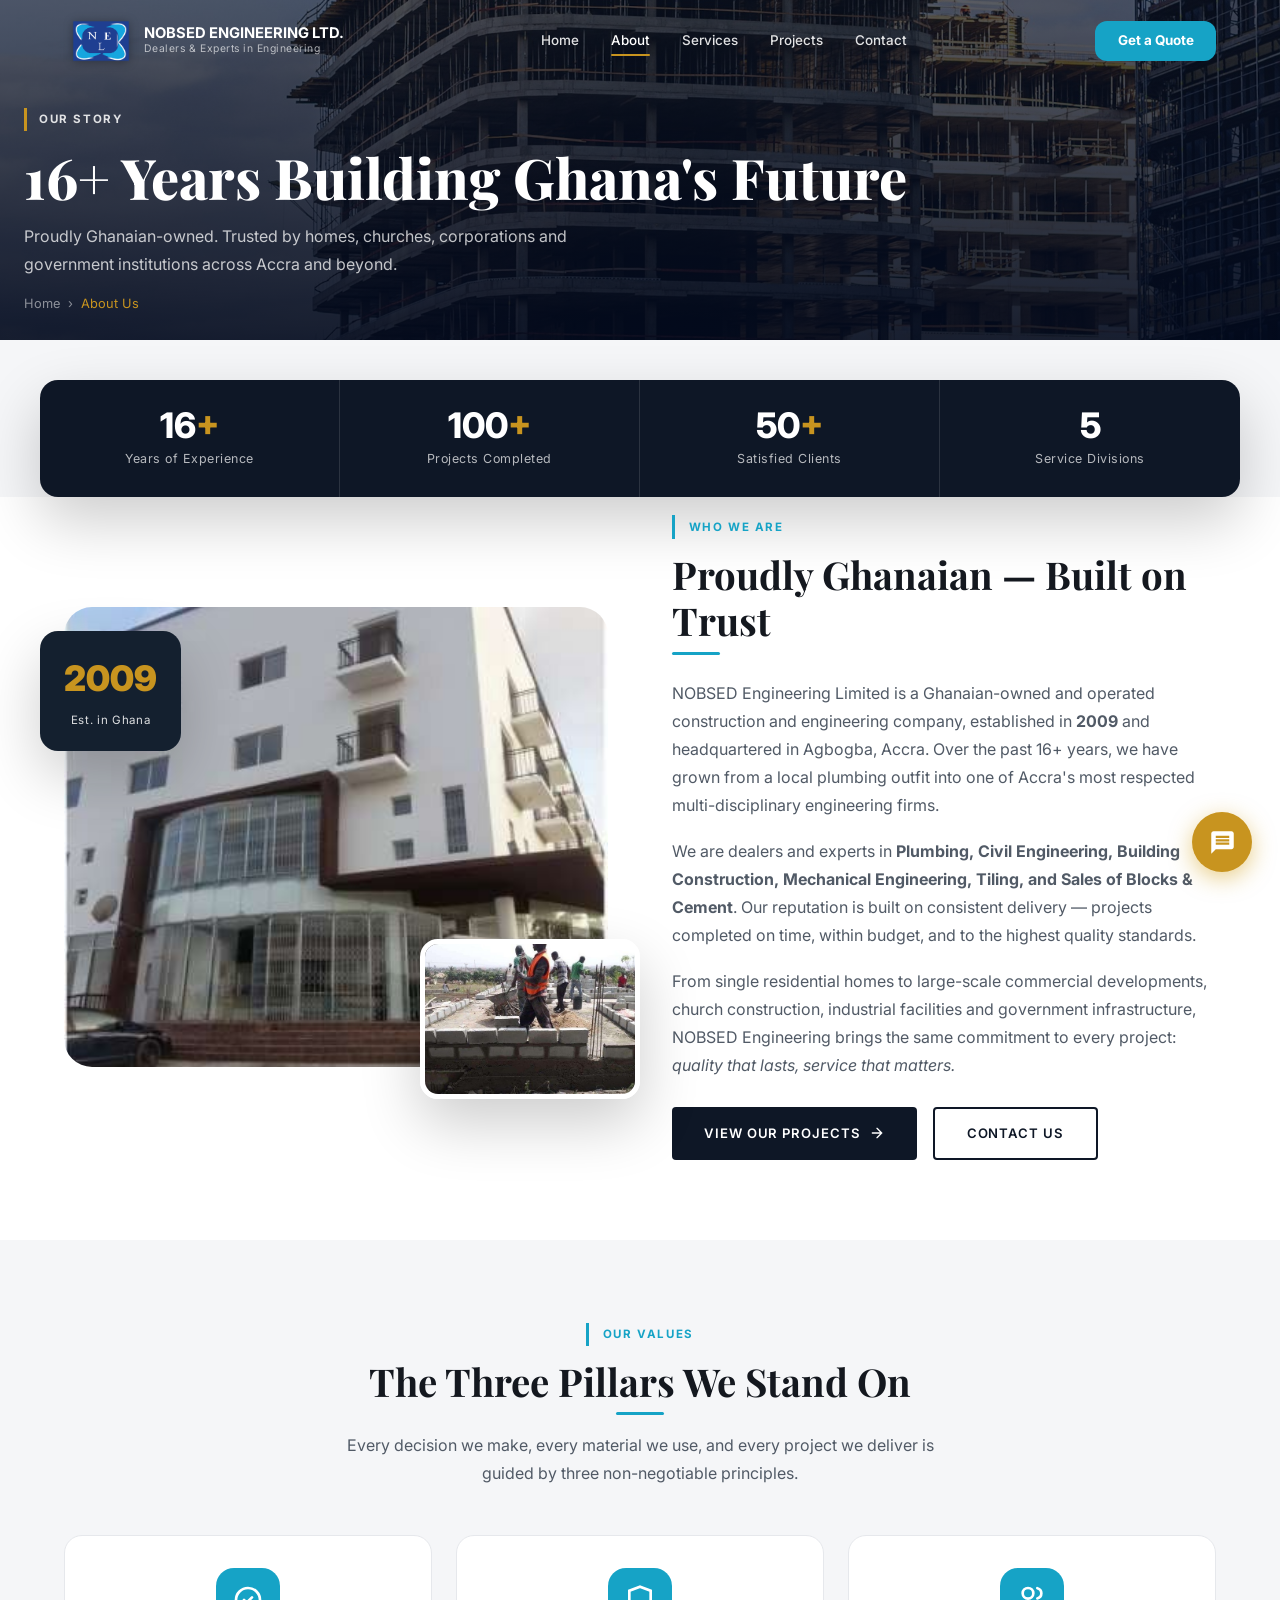
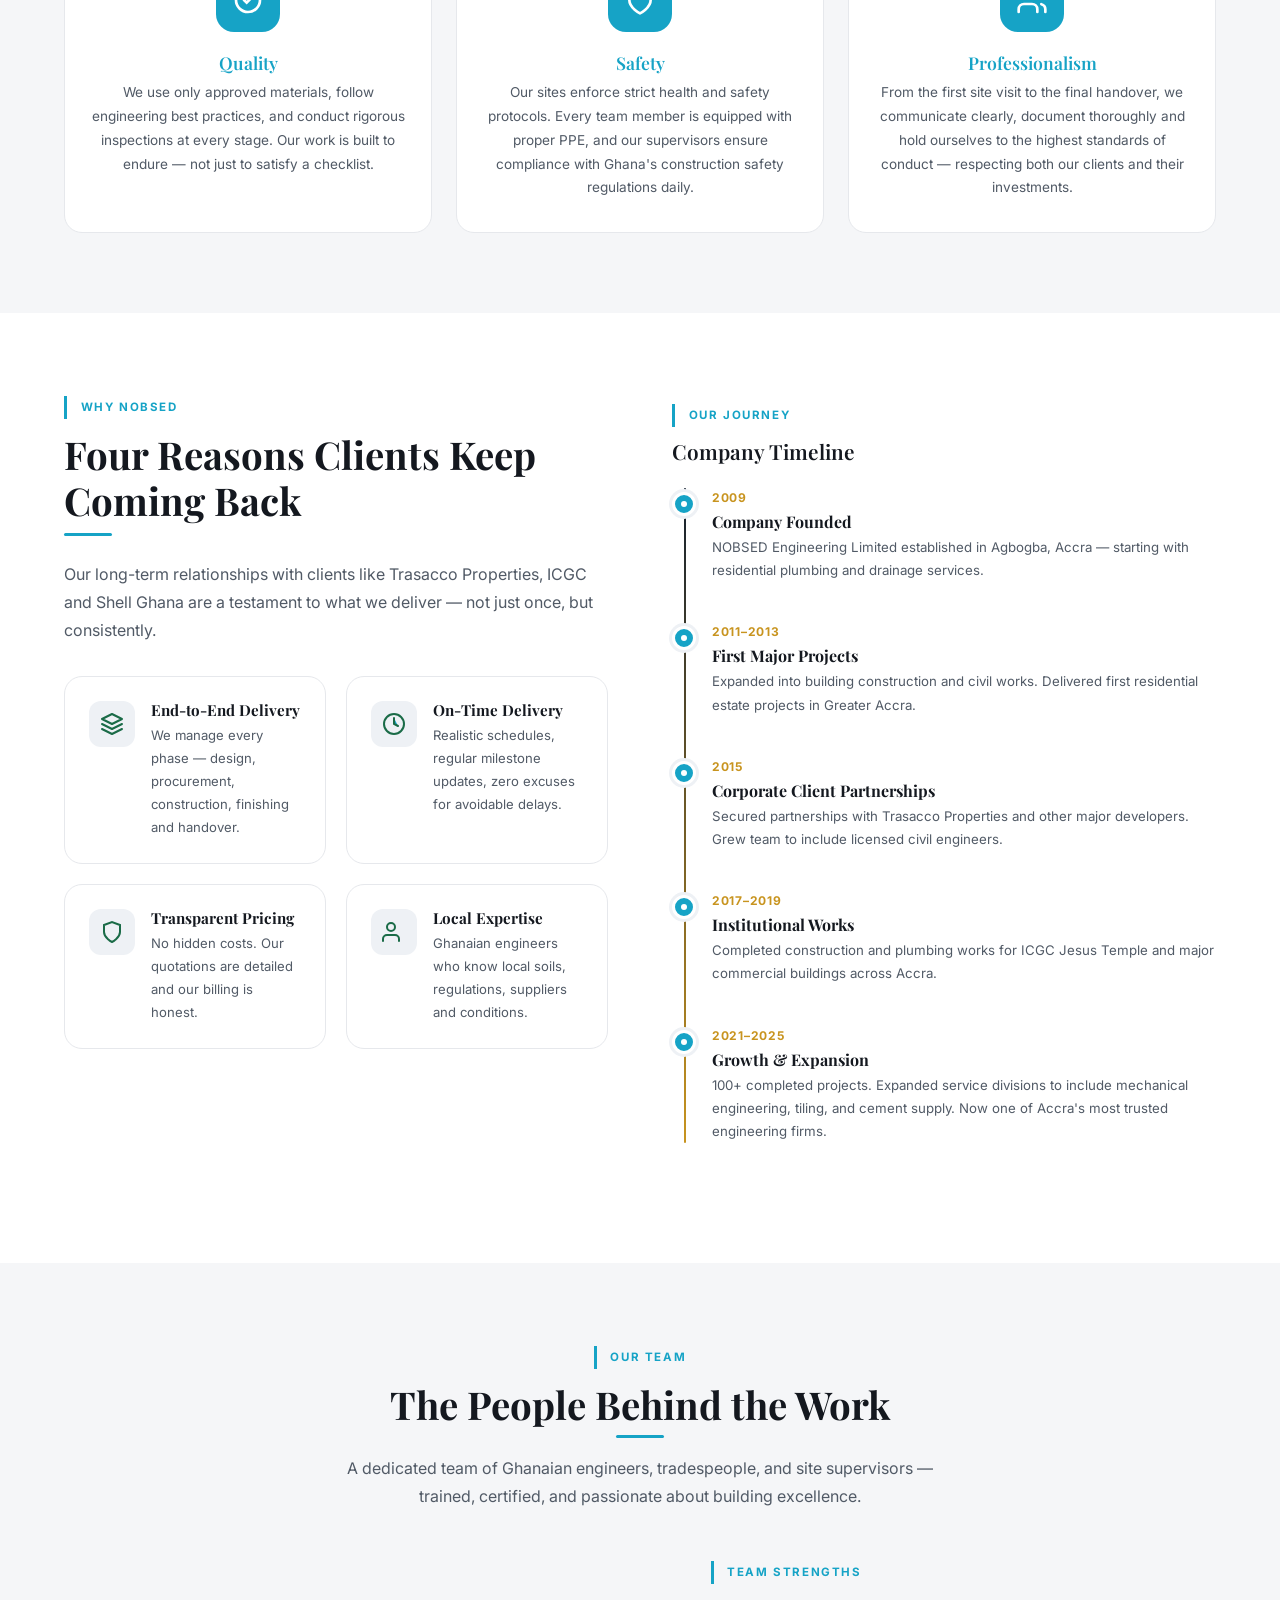
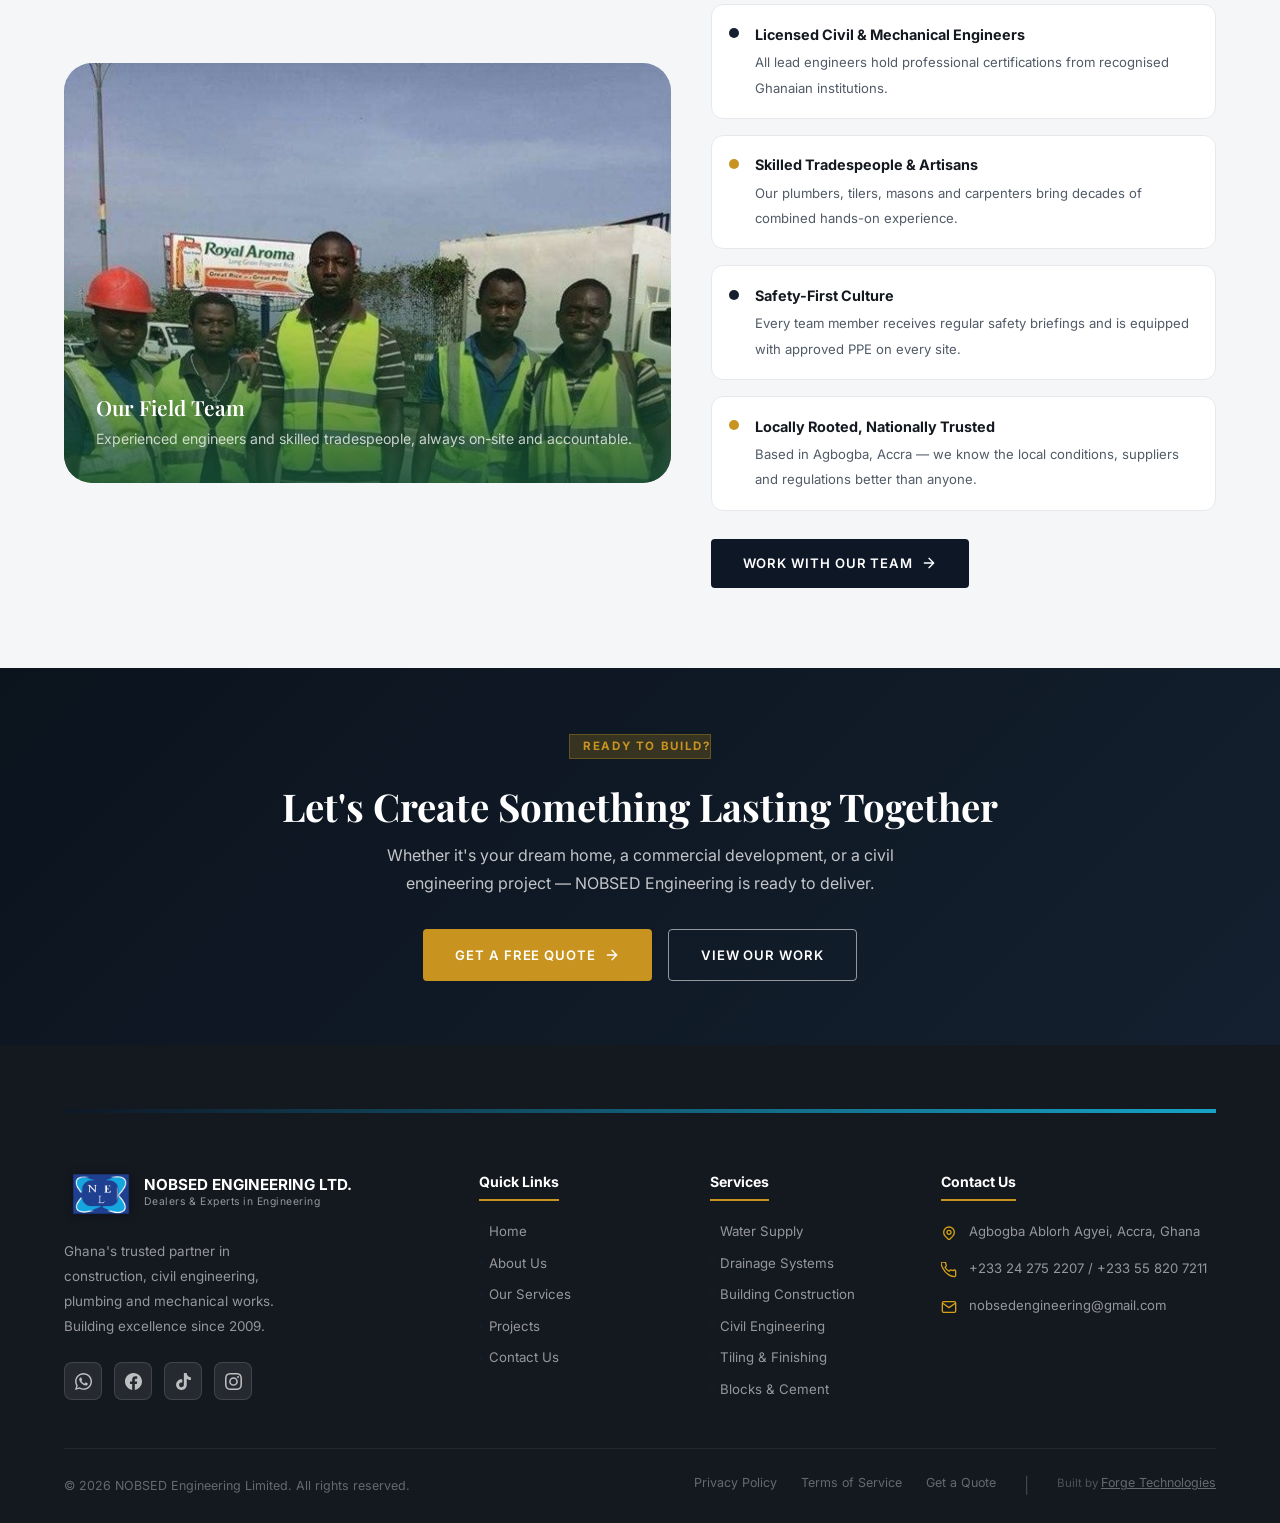
==== about.html @ a57aa946 "NOBSED rebrand pass 3: teal accents site-wide (consistency), swap low-res/collage home images for cl" ====
<!DOCTYPE html>
<html lang="en">
<head>
<meta charset="UTF-8">
<meta name="viewport" content="width=device-width,initial-scale=1.0">
<title>About Us — NOBSED Engineering Limited | 16+ Years of Excellence</title>
<meta name="description" content="Learn about NOBSED Engineering Limited — Ghana's trusted construction and engineering company established in Accra in 2009.">
<link rel="icon" type="image/png" href="images/Logo.png">
<link rel="stylesheet" href="style.css">
<style>
/* ── ABOUT PAGE SPECIFIC ── */
.story-grid { display:grid; grid-template-columns:1fr 1fr; gap:4rem; align-items:center; }
.story-img-stack { position:relative; }
.story-img-main { width:100%; height:460px; object-fit:cover; border-radius:var(--radius-xl); }
.story-img-sub { position:absolute; bottom:-2rem; right:-2rem; width:220px; height:160px; object-fit:cover; border-radius:var(--radius-lg); border:5px solid #fff; box-shadow:var(--shadow-xl); }
.story-est-badge { position:absolute; top:1.5rem; left:-1.5rem; background:var(--green); color:#fff; border-radius:var(--radius-lg); padding:1.2rem 1.5rem; text-align:center; box-shadow:var(--shadow-xl); z-index:2; }
.story-est-badge strong { display:block; font-family:'Inter',sans-serif; font-size:2.2rem; font-weight:900; color:var(--gold); }
.story-est-badge span { font-size:.72rem; opacity:.85; letter-spacing:.06em; }

.story-text { }
.story-text p { margin-bottom:1.1rem; }
.story-text p:last-of-type { margin-bottom:0; }

/* Why cards */
.why-grid { display:grid; grid-template-columns:repeat(2,1fr); gap:1.25rem; }
.why-card { background:#fff; border:1px solid var(--border); border-radius:var(--radius-lg); padding:1.5rem; display:flex; gap:1rem; transition:var(--t-slow); }
.why-card:hover { border-color:var(--blue); box-shadow:var(--shadow); transform:translateY(-3px); }
.why-card-icon { width:46px; height:46px; background:var(--green-light); border-radius:var(--radius); display:flex; align-items:center; justify-content:center; flex-shrink:0; }
.why-card-icon svg { width:24px; height:24px; fill:var(--blue); }
.why-card h4 { font-size:.95rem; margin-bottom:.3rem; }
.why-card p { font-size:.82rem; max-width:none; }

/* Team section */
.team-img-wrap { position:relative; border-radius:var(--radius-xl); overflow:hidden; }
.team-img-wrap img { width:100%; height:420px; object-fit:cover; object-position:top center; }
.team-overlay { position:absolute; inset:0; background:linear-gradient(to top,rgba(18,77,52,.85) 0%,transparent 55%); }
.team-caption { position:absolute; bottom:0; left:0; right:0; padding:2rem; }
.team-caption h3 { color:#fff; font-size:1.3rem; margin-bottom:.4rem; }
.team-caption p { color:rgba(255,255,255,.75); font-size:.88rem; max-width:none; }

/* Pillars row */
.pillars-3 { display:grid; grid-template-columns:repeat(3,1fr); gap:1.5rem; }
.pillar-big { background:#fff; border:1px solid var(--border); border-radius:var(--radius-lg); padding:2rem 1.5rem; text-align:center; transition:var(--t-slow); }
.pillar-big:hover { border-color:var(--blue); box-shadow:var(--shadow-lg); transform:translateY(-4px); }
.pillar-big-icon { width:64px; height:64px; border-radius:var(--radius-lg); background:var(--blue); display:flex; align-items:center; justify-content:center; margin:0 auto 1.25rem; }
.pillar-big-icon svg { width:32px; height:32px; fill:#fff; }
.pillar-big h3 { font-size:1.1rem; color:var(--blue); margin-bottom:.5rem; }
.pillar-big p { font-size:.85rem; max-width:none; }

/* Timeline */
.timeline { position:relative; padding-left:2.5rem; }
.timeline::before { content:''; position:absolute; left:.75rem; top:0; bottom:0; width:2px; background:linear-gradient(to bottom,var(--green),var(--gold)); border-radius:2px; }
.tl-item { position:relative; margin-bottom:2.5rem; }
.tl-dot { position:absolute; left:-2.5rem; top:.25rem; width:1.5rem; height:1.5rem; border-radius:50%; background:var(--blue); border:3px solid #fff; box-shadow:0 0 0 3px var(--green-light); display:flex; align-items:center; justify-content:center; }
.tl-dot svg { width:8px; height:8px; fill:#fff; }
.tl-year { font-family:'Inter',sans-serif; font-size:.75rem; font-weight:700; color:var(--gold); letter-spacing:.06em; margin-bottom:.3rem; text-transform:uppercase; }
.tl-item h4 { font-size:1rem; margin-bottom:.3rem; }
.tl-item p { font-size:.84rem; max-width:none; }

@media(max-width:900px){
  .story-grid { grid-template-columns:1fr; gap:3rem; }
  .story-img-sub { display:none; }
  .story-est-badge { left:1rem; }
  .why-grid { grid-template-columns:1fr; }
  .pillars-3 { grid-template-columns:1fr; }
}
@media(max-width:600px){ .story-img-main { height:300px; } .team-img-wrap img { height:300px; } }
</style>
  <!-- Open Graph / Social Share -->
  <meta property="og:type" content="website">
  <meta property="og:site_name" content="NOBSED Engineering Ltd">
  <meta property="og:url" content="https://ramzy-tla.github.io/Nobsed/about.html">
  <meta property="og:title" content="About Us — NOBSED Engineering Ltd">
  <meta property="og:description" content="16+ years of engineering excellence in Ghana. Meet the team behind NOBSED Engineering Limited, Accra's trusted construction and plumbing specialists.">
  <meta property="og:image" content="https://ramzy-tla.github.io/Nobsed/images/og-preview.jpg">
  <meta property="og:image:width" content="1200">
  <meta property="og:image:height" content="630">
  <meta property="og:locale" content="en_GH">
  <!-- Twitter / WhatsApp card -->
  <meta name="twitter:card" content="summary_large_image">
  <meta name="twitter:title" content="About Us — NOBSED Engineering Ltd">
  <meta name="twitter:description" content="16+ years of engineering excellence in Ghana. Meet the team behind NOBSED Engineering Limited, Accra's trusted construction and plumbing specialists.">
  <meta name="twitter:image" content="https://ramzy-tla.github.io/Nobsed/images/og-preview.jpg">
</head>
<body>

<!-- NAVBAR -->
<nav id="navbar">
  <div class="nav-inner">
    <a href="index.html" class="nav-logo">
      <img src="images/Logo.png" alt="NOBSED Engineering Logo" class="nav-logo-img">
      <div class="nav-logo-text">
        <span class="nav-logo-name">NOBSED ENGINEERING LTD.</span>
        <span class="nav-logo-sub">Dealers &amp; Experts in Engineering</span>
      </div>
    </a>
    <div class="nav-links">
      <a href="index.html" class="nav-link">Home</a>
      <a href="about.html" class="nav-link active">About</a>
      <a href="services.html" class="nav-link">Services</a>
      <a href="portfolio.html" class="nav-link">Projects</a>
      <a href="contact.html" class="nav-link">Contact</a>
    </div>
    <a href="contact.html" class="nav-cta">Get a Quote</a>
    <div class="hamburger" id="hamburger"><span></span><span></span><span></span></div>
  </div>
</nav>
<div class="mobile-nav" id="mobileNav">
  <div class="mobile-nav-logo"><img src="images/Logo.png" alt="NEL Logo"><span>NOBSED Engineering</span></div>
  <span class="mobile-nav-close" id="mobileClose">&times;</span>
  <a href="index.html">Home</a><a href="about.html">About Us</a><a href="services.html">Services</a><a href="portfolio.html">Projects</a><a href="contact.html">Contact</a>
  <a href="contact.html" class="btn btn-gold" style="margin-top:1rem">Get a Free Quote</a>
</div>

<!-- PAGE HERO -->
<div class="page-hero">
  <div class="page-hero-bg" style="background-image:url('images/page-hero-about.jpg')"></div>
  <div class="page-hero-overlay"></div>
  <div class="container page-hero-content">
    <div class="tag">Our Story</div>
    <h1>16+ Years Building Ghana's Future</h1>
    <p>Proudly Ghanaian-owned. Trusted by homes, churches, corporations and government institutions across Accra and beyond.</p>
    <div class="breadcrumb"><a href="index.html">Home</a><span class="breadcrumb-sep">›</span><span class="current">About Us</span></div>
  </div>
</div>

<!-- STATS BAR -->
<div style="background:var(--bg);padding:2.5rem 1.5rem 0;">
  <div style="max-width:1200px;margin:0 auto;">
    <div class="stats-bar reveal">
      <div class="stat-item"><div class="stat-num"><span class="counter" data-target="16">0</span><span class="stat-plus">+</span></div><div class="stat-label">Years of Experience</div></div>
      <div class="stat-item"><div class="stat-num"><span class="counter" data-target="100">0</span><span class="stat-plus">+</span></div><div class="stat-label">Projects Completed</div></div>
      <div class="stat-item"><div class="stat-num"><span class="counter" data-target="50">0</span><span class="stat-plus">+</span></div><div class="stat-label">Satisfied Clients</div></div>
      <div class="stat-item"><div class="stat-num"><span class="counter" data-target="5">0</span></div><div class="stat-label">Service Divisions</div></div>
    </div>
  </div>
</div>

<!-- OUR STORY -->
<section class="section" style="padding-top:1rem">
  <div class="container">
    <div class="story-grid">
      <div class="story-img-stack reveal left">
        <img src="images/projects/Picture56.jpg" alt="NOBSED Engineering completed multi-storey project" class="story-img-main" loading="lazy">
        <div class="story-est-badge"><strong>2009</strong><span>Est. in Ghana</span></div>
        <img src="images/projects/Picture45.jpg" alt="NOBSED Engineering team at work" class="story-img-sub" loading="lazy">
      </div>
      <div class="story-text reveal right">
        <div class="tag">Who We Are</div>
        <h2>Proudly Ghanaian — Built on Trust</h2>
        <div class="divider"></div>
        <p>NOBSED Engineering Limited is a Ghanaian-owned and operated construction and engineering company, established in <strong>2009</strong> and headquartered in Agbogba, Accra. Over the past 16+ years, we have grown from a local plumbing outfit into one of Accra's most respected multi-disciplinary engineering firms.</p>
        <p>We are dealers and experts in <strong>Plumbing, Civil Engineering, Building Construction, Mechanical Engineering, Tiling, and Sales of Blocks &amp; Cement</strong>. Our reputation is built on consistent delivery — projects completed on time, within budget, and to the highest quality standards.</p>
        <p>From single residential homes to large-scale commercial developments, church construction, industrial facilities and government infrastructure, NOBSED Engineering brings the same commitment to every project: <em>quality that lasts, service that matters.</em></p>
        <div style="display:flex;gap:1rem;flex-wrap:wrap;margin-top:1.75rem">
          <a href="portfolio.html" class="btn btn-primary">View Our Projects <svg width="16" height="16" viewBox="0 0 24 24" fill="none"><path d="M5 12h14M12 5l7 7-7 7" stroke="#fff" stroke-width="2" stroke-linecap="round"/></svg></a>
          <a href="contact.html" class="btn btn-outline">Contact Us</a>
        </div>
      </div>
    </div>
  </div>
</section>

<!-- THREE PILLARS -->
<section class="section section-alt">
  <div class="container">
    <div class="sh center reveal">
      <div class="tag">Our Values</div>
      <h2>The Three Pillars We Stand On</h2>
      <div class="divider" style="margin:0 auto 1rem"></div>
      <p>Every decision we make, every material we use, and every project we deliver is guided by three non-negotiable principles.</p>
    </div>
    <div class="pillars-3">
      <div class="pillar-big reveal">
        <div class="pillar-big-icon"><svg viewBox="0 0 24 24"><path d="M9 12l2 2 4-4M21 12a9 9 0 11-18 0 9 9 0 0118 0z" fill="none" stroke="#fff" stroke-width="2" stroke-linecap="round"/></svg></div>
        <h3>Quality</h3>
        <p>We use only approved materials, follow engineering best practices, and conduct rigorous inspections at every stage. Our work is built to endure — not just to satisfy a checklist.</p>
      </div>
      <div class="pillar-big reveal d1">
        <div class="pillar-big-icon"><svg viewBox="0 0 24 24"><path d="M12 22s8-4 8-10V5l-8-3-8 3v7c0 6 8 10 8 10z" fill="none" stroke="#fff" stroke-width="2" stroke-linecap="round"/></svg></div>
        <h3>Safety</h3>
        <p>Our sites enforce strict health and safety protocols. Every team member is equipped with proper PPE, and our supervisors ensure compliance with Ghana's construction safety regulations daily.</p>
      </div>
      <div class="pillar-big reveal d2">
        <div class="pillar-big-icon"><svg viewBox="0 0 24 24"><path d="M16 21v-2a4 4 0 00-4-4H6a4 4 0 00-4 4v2M9 11a4 4 0 100-8 4 4 0 000 8zM22 21v-2a4 4 0 00-3-3.87M16 3.13a4 4 0 010 7.75" fill="none" stroke="#fff" stroke-width="2" stroke-linecap="round"/></svg></div>
        <h3>Professionalism</h3>
        <p>From the first site visit to the final handover, we communicate clearly, document thoroughly and hold ourselves to the highest standards of conduct — respecting both our clients and their investments.</p>
      </div>
    </div>
  </div>
</section>

<!-- WHY CHOOSE US -->
<section class="section">
  <div class="container">
    <div class="story-grid" style="align-items:start">
      <div class="reveal left">
        <div class="tag">Why NOBSED</div>
        <h2>Four Reasons Clients Keep Coming Back</h2>
        <div class="divider"></div>
        <p style="margin-bottom:2rem">Our long-term relationships with clients like Trasacco Properties, ICGC and Shell Ghana are a testament to what we deliver — not just once, but consistently.</p>
        <div class="why-grid">
          <div class="why-card">
            <div class="why-card-icon"><svg viewBox="0 0 24 24"><path d="M12 2L2 7l10 5 10-5-10-5zM2 17l10 5 10-5M2 12l10 5 10-5" fill="none" stroke="#1A6B47" stroke-width="2" stroke-linecap="round" stroke-linejoin="round"/></svg></div>
            <div><h4>End-to-End Delivery</h4><p style="font-size:.82rem;max-width:none">We manage every phase — design, procurement, construction, finishing and handover.</p></div>
          </div>
          <div class="why-card">
            <div class="why-card-icon"><svg viewBox="0 0 24 24"><circle cx="12" cy="12" r="10" fill="none" stroke="#1A6B47" stroke-width="2"/><path d="M12 6v6l4 2" stroke="#1A6B47" stroke-width="2" stroke-linecap="round"/></svg></div>
            <div><h4>On-Time Delivery</h4><p style="font-size:.82rem;max-width:none">Realistic schedules, regular milestone updates, zero excuses for avoidable delays.</p></div>
          </div>
          <div class="why-card">
            <div class="why-card-icon"><svg viewBox="0 0 24 24"><path d="M12 22s8-4 8-10V5l-8-3-8 3v7c0 6 8 10 8 10z" fill="none" stroke="#1A6B47" stroke-width="2" stroke-linecap="round"/></svg></div>
            <div><h4>Transparent Pricing</h4><p style="font-size:.82rem;max-width:none">No hidden costs. Our quotations are detailed and our billing is honest.</p></div>
          </div>
          <div class="why-card">
            <div class="why-card-icon"><svg viewBox="0 0 24 24"><path d="M17 21v-2a4 4 0 00-4-4H5a4 4 0 00-4 4v2M9 11a4 4 0 100-8 4 4 0 000 8z" fill="none" stroke="#1A6B47" stroke-width="2" stroke-linecap="round"/></svg></div>
            <div><h4>Local Expertise</h4><p style="font-size:.82rem;max-width:none">Ghanaian engineers who know local soils, regulations, suppliers and conditions.</p></div>
          </div>
        </div>
      </div>

      <!-- Timeline -->
      <div class="reveal right" style="padding-top:.5rem">
        <div class="tag">Our Journey</div>
        <h3 style="margin-bottom:1.5rem;font-size:1.3rem">Company Timeline</h3>
        <div class="timeline">
          <div class="tl-item">
            <div class="tl-dot"><svg viewBox="0 0 8 8"><circle cx="4" cy="4" r="3" fill="#fff"/></svg></div>
            <div class="tl-year">2009</div>
            <h4>Company Founded</h4>
            <p style="font-size:.83rem;max-width:none">NOBSED Engineering Limited established in Agbogba, Accra — starting with residential plumbing and drainage services.</p>
          </div>
          <div class="tl-item">
            <div class="tl-dot"><svg viewBox="0 0 8 8"><circle cx="4" cy="4" r="3" fill="#fff"/></svg></div>
            <div class="tl-year">2011–2013</div>
            <h4>First Major Projects</h4>
            <p style="font-size:.83rem;max-width:none">Expanded into building construction and civil works. Delivered first residential estate projects in Greater Accra.</p>
          </div>
          <div class="tl-item">
            <div class="tl-dot"><svg viewBox="0 0 8 8"><circle cx="4" cy="4" r="3" fill="#fff"/></svg></div>
            <div class="tl-year">2015</div>
            <h4>Corporate Client Partnerships</h4>
            <p style="font-size:.83rem;max-width:none">Secured partnerships with Trasacco Properties and other major developers. Grew team to include licensed civil engineers.</p>
          </div>
          <div class="tl-item">
            <div class="tl-dot"><svg viewBox="0 0 8 8"><circle cx="4" cy="4" r="3" fill="#fff"/></svg></div>
            <div class="tl-year">2017–2019</div>
            <h4>Institutional Works</h4>
            <p style="font-size:.83rem;max-width:none">Completed construction and plumbing works for ICGC Jesus Temple and major commercial buildings across Accra.</p>
          </div>
          <div class="tl-item">
            <div class="tl-dot"><svg viewBox="0 0 8 8"><circle cx="4" cy="4" r="3" fill="#fff"/></svg></div>
            <div class="tl-year">2021–2025</div>
            <h4>Growth &amp; Expansion</h4>
            <p style="font-size:.83rem;max-width:none">100+ completed projects. Expanded service divisions to include mechanical engineering, tiling, and cement supply. Now one of Accra's most trusted engineering firms.</p>
          </div>
        </div>
      </div>
    </div>
  </div>
</section>

<!-- OUR TEAM -->
<section class="section section-alt">
  <div class="container">
    <div class="sh center reveal">
      <div class="tag">Our Team</div>
      <h2>The People Behind the Work</h2>
      <div class="divider" style="margin:0 auto 1rem"></div>
      <p>A dedicated team of Ghanaian engineers, tradespeople, and site supervisors — trained, certified, and passionate about building excellence.</p>
    </div>
    <div style="display:grid;grid-template-columns:1.2fr 1fr;gap:2.5rem;align-items:center" class="reveal">
      <div class="team-img-wrap">
        <img src="images/projects/Picture11.jpg" alt="NOBSED Engineering team members in hi-vis vests on site" loading="lazy">
        <div class="team-overlay"></div>
        <div class="team-caption">
          <h3>Our Field Team</h3>
          <p>Experienced engineers and skilled tradespeople, always on-site and accountable.</p>
        </div>
      </div>
      <div>
        <div class="tag" style="margin-bottom:1.25rem">Team Strengths</div>
        <div style="display:flex;flex-direction:column;gap:1rem">
          <div style="display:flex;align-items:flex-start;gap:1rem;background:#fff;border:1px solid var(--border);border-radius:var(--radius);padding:1.1rem;transition:var(--t)" onmouseenter="this.style.borderColor='var(--green)'" onmouseleave="this.style.borderColor='var(--border)'">
            <div style="width:10px;height:10px;background:var(--green);border-radius:50%;flex-shrink:0;margin-top:.35rem"></div>
            <div><strong style="font-family:'Inter',sans-serif;font-size:.9rem;display:block;margin-bottom:.2rem">Licensed Civil &amp; Mechanical Engineers</strong><span style="font-size:.82rem;color:var(--mid)">All lead engineers hold professional certifications from recognised Ghanaian institutions.</span></div>
          </div>
          <div style="display:flex;align-items:flex-start;gap:1rem;background:#fff;border:1px solid var(--border);border-radius:var(--radius);padding:1.1rem;transition:var(--t)" onmouseenter="this.style.borderColor='var(--green)'" onmouseleave="this.style.borderColor='var(--border)'">
            <div style="width:10px;height:10px;background:var(--gold);border-radius:50%;flex-shrink:0;margin-top:.35rem"></div>
            <div><strong style="font-family:'Inter',sans-serif;font-size:.9rem;display:block;margin-bottom:.2rem">Skilled Tradespeople &amp; Artisans</strong><span style="font-size:.82rem;color:var(--mid)">Our plumbers, tilers, masons and carpenters bring decades of combined hands-on experience.</span></div>
          </div>
          <div style="display:flex;align-items:flex-start;gap:1rem;background:#fff;border:1px solid var(--border);border-radius:var(--radius);padding:1.1rem;transition:var(--t)" onmouseenter="this.style.borderColor='var(--green)'" onmouseleave="this.style.borderColor='var(--border)'">
            <div style="width:10px;height:10px;background:var(--green);border-radius:50%;flex-shrink:0;margin-top:.35rem"></div>
            <div><strong style="font-family:'Inter',sans-serif;font-size:.9rem;display:block;margin-bottom:.2rem">Safety-First Culture</strong><span style="font-size:.82rem;color:var(--mid)">Every team member receives regular safety briefings and is equipped with approved PPE on every site.</span></div>
          </div>
          <div style="display:flex;align-items:flex-start;gap:1rem;background:#fff;border:1px solid var(--border);border-radius:var(--radius);padding:1.1rem;transition:var(--t)" onmouseenter="this.style.borderColor='var(--green)'" onmouseleave="this.style.borderColor='var(--border)'">
            <div style="width:10px;height:10px;background:var(--gold);border-radius:50%;flex-shrink:0;margin-top:.35rem"></div>
            <div><strong style="font-family:'Inter',sans-serif;font-size:.9rem;display:block;margin-bottom:.2rem">Locally Rooted, Nationally Trusted</strong><span style="font-size:.82rem;color:var(--mid)">Based in Agbogba, Accra — we know the local conditions, suppliers and regulations better than anyone.</span></div>
          </div>
        </div>
        <a href="contact.html" class="btn btn-primary" style="margin-top:1.75rem">Work With Our Team <svg width="16" height="16" viewBox="0 0 24 24" fill="none"><path d="M5 12h14M12 5l7 7-7 7" stroke="#fff" stroke-width="2" stroke-linecap="round"/></svg></a>
      </div>
    </div>
  </div>
</section>

<!-- CTA BAND -->
<section style="background:linear-gradient(135deg,var(--green-dark),var(--green));padding:4rem 0">
  <div class="container" style="text-align:center">
    <div class="reveal">
      <div class="tag" style="background:rgba(212,160,23,.2);color:var(--gold);border:1px solid rgba(212,160,23,.3)">Ready to Build?</div>
      <h2 style="color:#fff;margin:.75rem 0">Let's Create Something Lasting Together</h2>
      <p style="color:rgba(255,255,255,.75);margin:0 auto 2rem;max-width:55ch">Whether it's your dream home, a commercial development, or a civil engineering project — NOBSED Engineering is ready to deliver.</p>
      <div style="display:flex;gap:1rem;justify-content:center;flex-wrap:wrap">
        <a href="contact.html" class="btn btn-gold">Get a Free Quote <svg width="16" height="16" viewBox="0 0 24 24" fill="none"><path d="M5 12h14M12 5l7 7-7 7" stroke="#fff" stroke-width="2" stroke-linecap="round"/></svg></a>
        <a href="portfolio.html" class="btn btn-white-outline">View Our Work</a>
      </div>
    </div>
  </div>
</section>

<!-- FOOTER -->
<footer>
  <div class="container">
    <div class="footer-accent-bar"></div>
    <div class="footer-top">
      <div class="footer-brand">
        <a href="index.html" class="nav-logo" style="margin-bottom:1.25rem">
          <img src="images/Logo.png" alt="NEL Logo" class="nav-logo-img">
          <div class="nav-logo-text"><span class="nav-logo-name">NOBSED ENGINEERING LTD.</span><span class="nav-logo-sub">Dealers &amp; Experts in Engineering</span></div>
        </a>
        <p>Ghana's trusted partner in construction, civil engineering, plumbing and mechanical works. Building excellence since 2009.</p>
        <div class="footer-social">
          <a href="https://wa.me/233242752207" class="social-btn" aria-label="WhatsApp" target="_blank" rel="noopener"><svg viewBox="0 0 24 24"><path d="M17.472 14.382c-.297-.149-1.758-.867-2.03-.967-.273-.099-.471-.148-.67.15-.197.297-.767.966-.94 1.164-.173.199-.347.223-.644.075-.297-.15-1.255-.463-2.39-1.475-.883-.788-1.48-1.761-1.653-2.059-.173-.297-.018-.458.13-.606.134-.133.298-.347.446-.52.149-.174.198-.298.298-.497.099-.198.05-.371-.025-.52-.075-.149-.669-1.612-.916-2.207-.242-.579-.487-.5-.669-.51-.173-.008-.371-.01-.57-.01-.198 0-.52.074-.792.372-.272.297-1.04 1.016-1.04 2.479 0 1.462 1.065 2.875 1.213 3.074.149.198 2.096 3.2 5.077 4.487.709.306 1.262.489 1.694.625.712.227 1.36.195 1.871.118.571-.085 1.758-.719 2.006-1.413.248-.694.248-1.289.173-1.413-.074-.124-.272-.198-.57-.347m-5.421 7.403h-.004a9.87 9.87 0 01-5.031-1.378l-.361-.214-3.741.982.998-3.648-.235-.374a9.86 9.86 0 01-1.51-5.26c.001-5.45 4.436-9.884 9.888-9.884 2.64 0 5.122 1.03 6.988 2.898a9.825 9.825 0 012.893 6.994c-.003 5.45-4.437 9.884-9.885 9.884M20.52 3.449C18.24 1.245 15.24 0 12.045 0 5.463 0 .104 5.334.101 11.892c0 2.096.549 4.142 1.595 5.945L0 24l6.335-1.652a12.062 12.062 0 005.71 1.448h.005c6.585 0 11.946-5.336 11.949-11.896 0-3.176-1.24-6.165-3.495-8.411z"/></svg></a>
          <a href="#" class="social-btn" aria-label="Facebook" target="_blank" rel="noopener"><svg viewBox="0 0 24 24"><path d="M24 12.073c0-6.627-5.373-12-12-12s-12 5.373-12 12c0 5.99 4.388 10.954 10.125 11.854v-8.385H7.078v-3.47h3.047V9.43c0-3.007 1.792-4.669 4.533-4.669 1.312 0 2.686.235 2.686.235v2.953H15.83c-1.491 0-1.956.925-1.956 1.874v2.25h3.328l-.532 3.47h-2.796v8.385C19.612 23.027 24 18.062 24 12.073z"/></svg></a>
          <a href="#" class="social-btn" aria-label="TikTok" target="_blank" rel="noopener"><svg viewBox="0 0 24 24"><path d="M12.525.02c1.31-.02 2.61-.01 3.91-.02.08 1.53.63 3.09 1.75 4.17 1.12 1.11 2.7 1.62 4.24 1.79v4.03c-1.44-.05-2.89-.35-4.2-.97-.57-.26-1.1-.59-1.62-.93-.01 2.92.01 5.84-.02 8.75-.08 1.4-.54 2.79-1.35 3.94-1.31 1.92-3.58 3.17-5.91 3.21-1.43.08-2.86-.31-4.08-1.03-2.02-1.19-3.44-3.37-3.65-5.71-.02-.5-.03-1-.01-1.49.18-1.9 1.12-3.72 2.58-4.96 1.66-1.44 3.98-2.13 6.15-1.72.02 1.48-.04 2.96-.04 4.44-.99-.32-2.15-.23-3.02.37-.63.41-1.11 1.04-1.36 1.75-.21.51-.15 1.07-.14 1.61.24 1.64 1.82 3.02 3.5 2.87 1.12-.01 2.19-.66 2.77-1.61.19-.33.4-.67.41-1.06.1-1.79.06-3.57.07-5.36.01-4.03-.01-8.05.02-12.07z"/></svg></a>
          <a href="#" class="social-btn" aria-label="Instagram" target="_blank" rel="noopener"><svg viewBox="0 0 24 24"><path d="M12 2.163c3.204 0 3.584.012 4.85.07 3.252.148 4.771 1.691 4.919 4.919.058 1.265.069 1.645.069 4.849 0 3.205-.012 3.584-.069 4.849-.149 3.225-1.664 4.771-4.919 4.919-1.266.058-1.644.07-4.85.07-3.204 0-3.584-.012-4.849-.07-3.26-.149-4.771-1.699-4.919-4.92-.058-1.265-.07-1.644-.07-4.849 0-3.204.013-3.583.07-4.849.149-3.227 1.664-4.771 4.919-4.919 1.266-.057 1.645-.069 4.849-.069M12 0C8.741 0 8.333.014 7.053.072 2.695.272.273 2.69.073 7.052.014 8.333 0 8.741 0 12c0 3.259.014 3.668.072 4.948.2 4.358 2.618 6.78 6.98 6.98C8.333 23.986 8.741 24 12 24c3.259 0 3.668-.014 4.948-.072 4.354-.2 6.782-2.618 6.979-6.98.059-1.28.073-1.689.073-4.948 0-3.259-.014-3.667-.072-4.947-.196-4.354-2.617-6.78-6.979-6.98C15.668.014 15.259 0 12 0m0 5.838a6.162 6.162 0 100 12.324 6.162 6.162 0 000-12.324M12 16a4 4 0 110-8 4 4 0 010 8m6.406-11.845a1.44 1.44 0 100 2.881 1.44 1.44 0 000-2.881"/></svg></a>
        </div>
      </div>
      <div class="footer-col"><h5>Quick Links</h5><ul><li><a href="index.html">Home</a></li><li><a href="about.html">About Us</a></li><li><a href="services.html">Our Services</a></li><li><a href="portfolio.html">Projects</a></li><li><a href="contact.html">Contact Us</a></li></ul></div>
      <div class="footer-col"><h5>Services</h5><ul><li><a href="services.html">Water Supply</a></li><li><a href="services.html">Drainage Systems</a></li><li><a href="services.html">Building Construction</a></li><li><a href="services.html">Civil Engineering</a></li><li><a href="services.html">Tiling &amp; Finishing</a></li><li><a href="services.html">Blocks &amp; Cement</a></li></ul></div>
      <div class="footer-col">
        <h5>Contact Us</h5>
        <div class="footer-contact-item"><svg viewBox="0 0 24 24"><path d="M17.657 16.657L13.414 20.9a2 2 0 01-2.827 0l-4.244-4.243a8 8 0 1111.314 0z" stroke="#D4A017" stroke-width="2" fill="none"/><circle cx="12" cy="11" r="3" stroke="#D4A017" stroke-width="2" fill="none"/></svg><span>Agbogba Ablorh Agyei, Accra, Ghana</span></div>
        <div class="footer-contact-item"><svg viewBox="0 0 24 24"><path d="M22 16.92v3a2 2 0 01-2.18 2 19.79 19.79 0 01-8.63-3.07A19.5 19.5 0 013.09 9.82 19.79 19.79 0 01.01 1.19 2 2 0 012 0h3a2 2 0 012 1.72 12.84 12.84 0 00.7 2.81 2 2 0 01-.45 2.11L6.09 7.91a16 16 0 006 6l1.27-1.27a2 2 0 012.11-.45 12.84 12.84 0 002.81.7A2 2 0 0122 14v2.92z" stroke="#D4A017" stroke-width="2" fill="none"/></svg><span><a href="tel:+233242752207">+233 24 275 2207</a> / <a href="tel:+233558207211">+233 55 820 7211</a></span></div>
        <div class="footer-contact-item"><svg viewBox="0 0 24 24"><path d="M4 4h16c1.1 0 2 .9 2 2v12c0 1.1-.9 2-2 2H4c-1.1 0-2-.9-2-2V6c0-1.1.9-2 2-2z" stroke="#D4A017" stroke-width="2" fill="none"/><path d="M22 6l-10 7L2 6" stroke="#D4A017" stroke-width="2" fill="none"/></svg><a href="mailto:nobsedengineering@gmail.com">nobsedengineering@gmail.com</a></div>
      </div>
    </div>
    <div class="footer-bottom"><p>&copy; 2026 NOBSED Engineering Limited. All rights reserved.</p><div class="footer-bottom-links"><a href="privacy.html">Privacy Policy</a><a href="terms.html">Terms of Service</a><a href="contact.html">Get a Quote</a><span style="color:rgba(255,255,255,.2);margin:0 .25rem">|</span><span style="color:rgba(255,255,255,.25);font-size:.72rem">Built by <a href="#" style="color:rgba(255,255,255,.35);text-decoration:underline">Forge Technologies</a></span></div></div>
  </div>
</footer>
<!-- Floating contact widget (free, native — Call / WhatsApp / SMS / Inquire) -->
<div class="fab-contact" id="fabContact">
  <div class="fab-menu">
    <a href="tel:+233242752207" class="fab-item"><span class="fab-label">Call</span><span class="fab-ic call"><svg viewBox="0 0 24 24"><path d="M6.62 10.79c1.44 2.83 3.76 5.14 6.59 6.59l2.2-2.2c.27-.27.67-.36 1.02-.24 1.12.37 2.33.57 3.57.57.55 0 1 .45 1 1V20c0 .55-.45 1-1 1-9.39 0-17-7.61-17-17 0-.55.45-1 1-1H8c.55 0 1 .45 1 1 0 1.25.2 2.45.57 3.57.11.35.03.74-.25 1.02l-2.2 2.2z"/></svg></span></a>
    <a href="https://wa.me/233242752207" target="_blank" rel="noopener" class="fab-item"><span class="fab-label">WhatsApp</span><span class="fab-ic wa"><svg viewBox="0 0 24 24"><path d="M17.472 14.382c-.297-.149-1.758-.867-2.03-.967-.273-.099-.471-.148-.67.15-.197.297-.767.966-.94 1.164-.173.199-.347.223-.644.075-.297-.15-1.255-.463-2.39-1.475-.883-.788-1.48-1.761-1.653-2.059-.173-.297-.018-.458.13-.606.134-.133.298-.347.446-.52.149-.174.198-.298.298-.497.099-.198.05-.371-.025-.52-.075-.149-.669-1.612-.916-2.207-.242-.579-.487-.5-.669-.51-.173-.008-.371-.01-.57-.01-.198 0-.52.074-.792.372-.272.297-1.04 1.016-1.04 2.479 0 1.462 1.065 2.875 1.213 3.074.149.198 2.096 3.2 5.077 4.487.709.306 1.262.489 1.694.625.712.227 1.36.195 1.871.118.571-.085 1.758-.719 2.006-1.413.248-.694.248-1.289.173-1.413-.074-.124-.272-.198-.57-.347m-5.421 7.403h-.004a9.87 9.87 0 01-5.031-1.378l-.361-.214-3.741.982.998-3.648-.235-.374a9.86 9.86 0 01-1.51-5.26c.001-5.45 4.436-9.884 9.888-9.884 2.64 0 5.122 1.03 6.988 2.898a9.825 9.825 0 012.893 6.994c-.003 5.45-4.437 9.884-9.885 9.884M20.52 3.449C18.24 1.245 15.24 0 12.045 0 5.463 0 .104 5.334.101 11.892c0 2.096.549 4.142 1.595 5.945L0 24l6.335-1.652a12.062 12.062 0 005.71 1.448h.005c6.585 0 11.946-5.336 11.949-11.896 0-3.176-1.24-6.165-3.495-8.411z"/></svg></span></a>
    <a href="sms:+233242752207" class="fab-item"><span class="fab-label">SMS</span><span class="fab-ic sms"><svg viewBox="0 0 24 24"><path d="M20 2H4c-1.1 0-2 .9-2 2v18l4-4h14c1.1 0 2-.9 2-2V4c0-1.1-.9-2-2-2zm-9 9H9V9h2v2zm4 0h-2V9h2v2zm-8 0H5V9h2v2z"/></svg></span></a>
    <a href="contact.html" class="fab-item"><span class="fab-label">Inquire Now</span><span class="fab-ic inq"><svg viewBox="0 0 24 24"><path d="M3.9 12c0-1.71 1.39-3.1 3.1-3.1h4V7H7c-2.76 0-5 2.24-5 5s2.24 5 5 5h4v-1.9H7c-1.71 0-3.1-1.39-3.1-3.1zM8 13h8v-2H8v2zm9-6h-4v1.9h4c1.71 0 3.1 1.39 3.1 3.1s-1.39 3.1-3.1 3.1h-4V17h4c2.76 0 5-2.24 5-5s-2.24-5-5-5z"/></svg></span></a>
  </div>
  <button class="fab-toggle" aria-label="Contact options" onclick="document.getElementById('fabContact').classList.toggle('open')">
    <svg class="fab-icon-chat" viewBox="0 0 24 24"><path d="M20 2H4c-1.1 0-1.99.9-1.99 2L2 22l4-4h14c1.1 0 2-.9 2-2V4c0-1.1-.9-2-2-2zm-2 12H6v-2h12v2zm0-3H6V9h12v2zm0-3H6V6h12v2z"/></svg>
    <svg class="fab-icon-x" viewBox="0 0 24 24"><path d="M19 6.41L17.59 5 12 10.59 6.41 5 5 6.41 10.59 12 5 17.59 6.41 19 12 13.41 17.59 19 19 17.59 13.41 12z"/></svg>
  </button>
</div>

<script>
const nb=document.getElementById('navbar'); window.addEventListener('scroll',()=>nb.classList.toggle('scrolled',scrollY>60));
document.getElementById('hamburger').addEventListener('click',()=>document.getElementById('mobileNav').classList.add('open'));
document.getElementById('mobileClose').addEventListener('click',()=>document.getElementById('mobileNav').classList.remove('open'));
const ro=new IntersectionObserver(e=>e.forEach(x=>{if(x.isIntersecting){x.target.classList.add('visible');ro.unobserve(x.target);}}),{threshold:.1});
document.querySelectorAll('.reveal').forEach(el=>ro.observe(el));
const co=new IntersectionObserver(e=>e.forEach(x=>{if(x.isIntersecting){x.target.querySelectorAll('.counter[data-target]').forEach(c=>{const t=+c.dataset.target,d=1800,s=t/d*16;let v=0;const i=setInterval(()=>{v=Math.min(v+s,t);c.textContent=Math.floor(v);if(v>=t){c.textContent=t;clearInterval(i);}},16)});co.unobserve(x.target);}}),{threshold:.3});
document.querySelectorAll('.stats-bar').forEach(el=>co.observe(el));
</script>
</body>
</html>
---- style.css ----
/* ══════════════════════════════════════════════════════
   NOBSED ENGINEERING LIMITED — Shared Stylesheet
   Brand: Navy #002B6D · Blue #1B9ACE · Green #1A6B47 · Gold #D4A017
═══════════════════════════════════════════════════════ */

@import url('https://fonts.googleapis.com/css2?family=Playfair+Display:ital,wght@0,500;0,600;0,700;0,800;1,500;1,600&family=Inter:wght@300;400;500;600;700&display=swap');

:root {
    /* ── Slate / Ink (refined, premium) ── */
  --navy:         #0e1726;
  --navy-dark:    #070c15;
  --navy-mid:     #1c2b44;
  --navy-light:   #e9edf3;
  --navy-pale:    #f4f6f9;
  --blue:         #16a3c6;
  --blue-dark:    #1187a6;
  --blue-mid:     #34bcdc;
  --blue-light:   #e2f5fa;

  /* ── Green remapped to slate (green retired) ── */
  --green:        #14202f;
  --green-dark:   #0b131d;
  --green-mid:    #1c2b44;
  --green-light:  #eef1f5;
  --green-pale:   #f5f7f9;

  /* ── Gold accent (signature) ── */
  --gold:         #c8941f;
  --gold-dark:    #a57814;
  --gold-light:   #f6ecce;

  /* ── Neutrals ── */
  --charcoal:     #14181f;
  --charcoal-2:   #2d3748;
  --mid:          #515a66;
  --muted:        #8a93a0;
  --border:       #e6e8ec;
  --bg:           #f5f6f8;
  --white:        #ffffff;

  /* ── Shadows & radii ── */
  --shadow-sm:    0 1px 3px rgba(0,0,0,.08);
  --shadow:       0 4px 16px rgba(0,0,0,.10);
  --shadow-lg:    0 12px 40px rgba(0,0,0,.15);
  --shadow-xl:    0 24px 60px rgba(0,0,0,.20);
  --radius:       12px;
  --radius-lg:    18px;
  --radius-xl:    28px;
  --t:            all .2s ease;
  --t-slow:       all .4s ease;
}

*, *::before, *::after { box-sizing: border-box; margin: 0; padding: 0; }
html { scroll-behavior: smooth; font-size: 16px; overflow-x: hidden; max-width: 100%; }
body { font-family: 'Inter', sans-serif; color: var(--charcoal); background: var(--white); line-height: 1.6; overflow-x: hidden; max-width: 100%; }
img { max-width: 100%; display: block; height: auto; }
a { text-decoration: none; color: inherit; }
ul { list-style: none; }
button { cursor: pointer; border: none; background: none; font-family: inherit; }

/* ── Prevent ANY element from causing horizontal scroll ── */
@media (max-width: 768px) {
  .container { padding: 0 1rem; }
  .section   { padding: 3rem 0; }
  /* Make sure grids/flex rows wrap and don't overflow */
  [class*="grid"], [class*="-grid"] { min-width: 0; }
  /* Marquee and wide strips stay contained */
  .marquee-outer, .marquee-track { max-width: 100vw; }
  /* Stats bars, process strips etc */
  .stats-bar, .process-strip, .footer-top { overflow: hidden; }
}

/* ── TYPOGRAPHY ── */
h1,h2,h3,h4,h5 { font-family: 'Playfair Display', serif; line-height: 1.2; color: var(--charcoal); }
h1 { font-size: clamp(2rem,5vw,3.5rem); font-weight: 800; }
h2 { font-size: clamp(1.6rem,3.5vw,2.4rem); font-weight: 700; }
h3 { font-size: 1.2rem; font-weight: 600; }
p  { color: var(--mid); line-height: 1.75; }

/* ── LAYOUT ── */
.container { width: 100%; max-width: 1200px; margin: 0 auto; padding: 0 1.5rem; }
.section    { padding: 5rem 0; }
.section-alt { background: var(--bg); }
.section-dark { background: var(--charcoal); }

/* ── TAG / BADGE ── */
.tag { display:inline-block; background:transparent; color:var(--blue); font-family:'Inter',sans-serif; font-size:.72rem; font-weight:700; letter-spacing:.14em; text-transform:uppercase; padding:.15rem 0 .15rem .85rem; border-left:3px solid var(--blue); border-radius:0; margin-bottom:.75rem; }
.tag-gold { color:var(--gold-dark); border-left-color:var(--gold); }
.divider { width:48px; height:3px; background:var(--blue); border-radius:2px; margin:.6rem 0 1.5rem; }

/* ── BUTTONS ── */
.btn { display:inline-flex; align-items:center; gap:.5rem; font-family:'Inter',sans-serif; font-weight:600; font-size:.82rem; letter-spacing:.07em; text-transform:uppercase; padding:.9rem 2rem; border-radius:4px; transition:var(--t); cursor:pointer; }
.btn-primary { background:var(--navy); color:#fff; }
.btn-primary:hover { background:var(--navy-dark); transform:translateY(-2px); box-shadow:0 8px 24px rgba(0,43,109,.35); }
.btn-gold { background:var(--gold); color:#fff; }
.btn-gold:hover { background:var(--gold-dark); transform:translateY(-2px); box-shadow:0 8px 24px rgba(212,160,23,.4); }
.btn-outline { background:transparent; color:var(--navy); border:2px solid var(--navy); }
.btn-outline:hover { background:var(--navy); color:#fff; }
.btn-white { background:#fff; color:var(--navy); }
.btn-white:hover { background:var(--navy-pale); }
.btn-white-outline { background:transparent; color:#fff; border:1.5px solid rgba(255,255,255,.55); }
.btn-white-outline:hover { background:rgba(255,255,255,.1); border-color:rgba(255,255,255,.85); }

/* ── SCROLL REVEAL ── */
.reveal { opacity:0; transform:translateY(28px); transition:opacity .65s ease, transform .65s ease; }
.reveal.up { transform:translateY(28px); }
.reveal.left { transform:translateX(-28px); }
.reveal.right { transform:translateX(28px); }
.reveal.visible { opacity:1; transform:none; }
.d1 { transition-delay:.1s; }
.d2 { transition-delay:.2s; }
.d3 { transition-delay:.3s; }
.d4 { transition-delay:.4s; }
.d5 { transition-delay:.5s; }

/* ══════════════════════════════════════════════════════
   NAVBAR
═══════════════════════════════════════════════════════ */
#navbar { position:fixed; top:0; left:0; right:0; z-index:100; transition:var(--t-slow); }
#navbar.scrolled { background:var(--navy); box-shadow:0 2px 20px rgba(0,43,109,.35); }
#navbar.scrolled .nav-link { color:rgba(255,255,255,.88); }
#navbar.scrolled .nav-link:hover { color:var(--gold); }
#navbar.scrolled .nav-logo-name { color:#fff; }
#navbar.scrolled .hamburger span { background:#fff; }

.nav-inner { display:flex; align-items:center; justify-content:space-between; max-width:1200px; margin:0 auto; padding:1rem 1.5rem; }

/* Logo */
.nav-logo { display:flex; align-items:center; gap:.85rem;padding:.25rem .5rem; border-radius:var(--radius); transition:var(--t); }
.nav-logo-img { height:42px; width:auto; object-fit:contain; filter:drop-shadow(0 1px 5px rgba(0,0,0,.3)); transition:filter .3s ease; }
.nav-logo-text { display:flex; flex-direction:column; }
.nav-logo-name { font-family:'Inter',sans-serif; font-size:.92rem; font-weight:700; color:#fff; line-height:1.1; transition:var(--t); }
.nav-logo-sub { font-size:.65rem; font-weight:400; color:rgba(255,255,255,.65); letter-spacing:.05em; }
#navbar.scrolled .nav-logo-sub { color:var(--muted); }

/* Links */
.nav-links { display:flex; align-items:center; gap:2rem; }
.nav-link { font-family:'Inter',sans-serif; font-size:.84rem; font-weight:500; color:rgba(255,255,255,.88); transition:var(--t); position:relative; }
.nav-link::after { content:''; position:absolute; bottom:-4px; left:0; right:0; height:2px; background:var(--gold); border-radius:2px; transform:scaleX(0); transition:var(--t); }
.nav-link:hover::after, .nav-link.active::after { transform:scaleX(1); }
.nav-link.active { color:#fff; }
.nav-cta { font-family:'Inter',sans-serif; font-size:.84rem; font-weight:700; background:var(--blue); color:#fff; padding:.6rem 1.4rem; border-radius:var(--radius); transition:var(--t); }
.nav-cta:hover { background:var(--blue-dark); transform:translateY(-1px); }

/* Hamburger */
.hamburger { display:none; flex-direction:column; gap:5px; cursor:pointer; padding:.5rem; }
.hamburger span { display:block; width:24px; height:2px; background:#fff; border-radius:2px; transition:var(--t); }

/* Mobile nav */
.mobile-nav { display:none; position:fixed; top:0; left:0; right:0; bottom:0; background:var(--charcoal); z-index:99; flex-direction:column; align-items:center; justify-content:center; gap:2rem; opacity:0; transition:opacity .3s ease; }
.mobile-nav.open { display:flex; opacity:1; }
.mobile-nav a { font-family:'Inter',sans-serif; font-size:1.4rem; font-weight:600; color:rgba(255,255,255,.85); transition:var(--t); }
.mobile-nav a:hover { color:var(--gold); }
.mobile-nav-close { position:absolute; top:1.5rem; right:1.5rem; color:#fff; font-size:2rem; cursor:pointer; opacity:.7; }
.mobile-nav-close:hover { opacity:1; }
.mobile-nav-logo { position:absolute; top:1.5rem; left:1.5rem; display:flex; align-items:center; gap:.75rem; }
.mobile-nav-logo img { height:46px; width:auto; object-fit:contain; }
.mobile-nav-logo span { font-family:'Inter',sans-serif; font-size:.85rem; font-weight:700; color:#fff; }

/* ══════════════════════════════════════════════════════
   PAGE HERO BANNER (inner pages)
═══════════════════════════════════════════════════════ */
.page-hero { position:relative; height:340px; display:flex; align-items:center; overflow:hidden; }
.page-hero-bg { position:absolute; inset:0; background-size:cover; background-position:center; }
.page-hero-overlay { position:absolute; inset:0; background:linear-gradient(to bottom, rgba(0,8,28,.65) 0%, rgba(0,8,28,.90) 100%); }
.page-hero-content { position:relative; z-index:2; padding-top:5rem; max-width:100%; overflow:hidden; }
/* Page hero label — clean sans-pill style */
.page-hero-content .tag {
  background: none;
  border: none;
  border-left: 3px solid var(--gold);
  padding: .15rem 0 .15rem .75rem;
  border-radius: 0;
  color: rgba(255,255,255,.85);
  font-size: .72rem;
  letter-spacing: .14em;
}
.page-hero-content h1 { color:#fff; margin-bottom:.75rem; }
.page-hero-content p { color:rgba(255,255,255,.75); max-width:55ch; font-size:1rem; }
.breadcrumb { display:flex; align-items:center; gap:.5rem; margin-top:1rem; }
.breadcrumb a, .breadcrumb span { font-family:'Inter',sans-serif; font-size:.8rem; color:rgba(255,255,255,.5); transition:var(--t); }
.breadcrumb a:hover { color:var(--gold); }
.breadcrumb-sep { color:rgba(255,255,255,.3); }
.breadcrumb .current { color:var(--gold); }

/* ══════════════════════════════════════════════════════
   FOOTER
═══════════════════════════════════════════════════════ */
footer { background:var(--charcoal); color:rgba(255,255,255,.7); padding:4rem 0 0; }
.footer-top { display:grid; grid-template-columns:2fr 1fr 1fr 1.5fr; gap:3rem; margin-bottom:3rem; }

.footer-brand .nav-logo { margin-bottom:1.25rem; }
.footer-brand .nav-logo-name { color:#fff !important; font-size:.95rem; }
.footer-brand .nav-logo-sub { color:rgba(255,255,255,.55) !important; }
.footer-brand p { font-size:.84rem; color:rgba(255,255,255,.55); line-height:1.85; max-width:28ch; margin-bottom:1.5rem; }

.footer-social { display:flex; gap:.75rem; }
.social-btn { width:38px; height:38px; border-radius:8px; display:flex; align-items:center; justify-content:center; background:rgba(255,255,255,.08); border:1px solid rgba(255,255,255,.12); transition:var(--t); cursor:pointer; }
.social-btn:hover { background:var(--green); border-color:var(--green); transform:translateY(-2px); }
.social-btn svg { width:17px; height:17px; fill:rgba(255,255,255,.7); }
.social-btn:hover svg { fill:#fff; }

.footer-col h5 { font-family:'Inter',sans-serif; font-size:.88rem; font-weight:700; color:#fff; margin-bottom:1.25rem; padding-bottom:.5rem; border-bottom:2px solid var(--gold); display:inline-block; }
.footer-col ul { display:flex; flex-direction:column; gap:.65rem; }
.footer-col li a { font-size:.83rem; color:rgba(255,255,255,.55); transition:var(--t); display:flex; align-items:center; gap:.4rem; }
.footer-col li a:hover { color:var(--gold); padding-left:.3rem; }
.footer-col li a::before { content:''; width:4px; height:4px; border-radius:50%; background:var(--green); flex-shrink:0; opacity:.6; }

.footer-contact-item { display:flex; align-items:flex-start; gap:.75rem; margin-bottom:1rem; }
.footer-contact-item svg { width:16px; height:16px; fill:var(--gold); flex-shrink:0; margin-top:.25rem; }
.footer-contact-item span { font-size:.82rem; color:rgba(255,255,255,.55); line-height:1.6; }
.footer-contact-item a { color:rgba(255,255,255,.55); transition:var(--t); font-size:.82rem; }
.footer-contact-item a:hover { color:var(--gold); }

.footer-bottom { border-top:1px solid rgba(255,255,255,.07); padding:1.5rem 0; display:flex; align-items:center; justify-content:space-between; flex-wrap:wrap; gap:1rem; }
.footer-bottom p { font-size:.78rem; color:rgba(255,255,255,.35); }
.footer-bottom-links { display:flex; gap:1.5rem; }
.footer-bottom-links a { font-size:.78rem; color:rgba(255,255,255,.35); transition:var(--t); }
.footer-bottom-links a:hover { color:rgba(255,255,255,.75); }
.footer-accent-bar { width:100%; height:4px; background:linear-gradient(to right, var(--navy), var(--blue)); margin-bottom:3.5rem; }

/* ══════════════════════════════════════════════════════
   SHARED COMPONENTS
═══════════════════════════════════════════════════════ */
/* Stats bar */
.stats-bar { display:grid; grid-template-columns:repeat(4,1fr); gap:0; background:var(--navy); border-radius:var(--radius-lg); overflow:hidden; box-shadow:var(--shadow-xl); }
.stat-item { padding:1.75rem 1.5rem; text-align:center; border-right:1px solid rgba(255,255,255,.12); }
.stat-item:last-child { border-right:none; }
.stat-num { font-family:'Inter',sans-serif; font-size:2.2rem; font-weight:800; color:#fff; line-height:1; }
.stat-plus { color:var(--gold); }
.stat-label { font-size:.78rem; color:rgba(255,255,255,.7); margin-top:.35rem; letter-spacing:.04em; }

/* Section header */
.sh { margin-bottom:3rem; }
.sh.center { text-align:center; }
.sh.center .divider { margin:0 auto 1.5rem; }
.sh.center p { margin:0 auto; max-width:60ch; }
.sh h2 { margin-bottom:.5rem; }
.sh p { max-width:60ch; }

/* Cards */
.card { background:#fff; border:1px solid var(--border); border-radius:var(--radius-lg); overflow:hidden; transition:var(--t-slow); }
.card:hover { box-shadow:var(--shadow-lg); transform:translateY(-4px); }

/* Form elements */
.form-group { display:flex; flex-direction:column; gap:.4rem; margin-bottom:1.25rem; }
.form-group label { font-family:'Inter',sans-serif; font-size:.82rem; font-weight:600; color:var(--charcoal); }
.form-group input, .form-group select, .form-group textarea {
  width:100%; padding:.8rem 1rem; border:1.5px solid var(--border);
  border-radius:var(--radius); font-family:'Inter',sans-serif;
  font-size:.9rem; color:var(--charcoal); background:#fff;
  transition:var(--t); outline:none;
}
.form-group input:focus, .form-group select:focus, .form-group textarea:focus {
  border-color:var(--green); box-shadow:0 0 0 3px rgba(26,107,71,.1);
}
.form-group textarea { resize:vertical; min-height:130px; }
.form-group select { appearance:none; background-image:url("data:image/svg+xml,%3Csvg xmlns='http://www.w3.org/2000/svg' width='12' height='12' viewBox='0 0 12 12'%3E%3Cpath fill='%234a5568' d='M6 8L1 3h10z'/%3E%3C/svg%3E"); background-repeat:no-repeat; background-position:right 1rem center; }

/* Floating contact widget (free, native — Call / WhatsApp / SMS / Inquire) */
.fab-contact { position:fixed; bottom:1.75rem; right:1.75rem; z-index:200; display:flex; flex-direction:column; align-items:flex-end; gap:.85rem; }
.fab-menu { display:flex; flex-direction:column; gap:.85rem; opacity:0; transform:translateY(14px) scale(.96); transform-origin:bottom right; pointer-events:none; transition:opacity .28s ease, transform .28s ease; }
.fab-contact.open .fab-menu { opacity:1; transform:none; pointer-events:auto; }
.fab-item { display:flex; align-items:center; gap:.75rem; text-decoration:none; justify-content:flex-end; }
.fab-label { background:#fff; color:var(--navy); font-family:'Inter',sans-serif; font-size:.84rem; font-weight:600; padding:.5rem .9rem; border-radius:9px; box-shadow:0 4px 16px rgba(0,0,0,.14); white-space:nowrap; }
.fab-ic { width:46px; height:46px; border-radius:50%; display:flex; align-items:center; justify-content:center; box-shadow:0 4px 16px rgba(0,0,0,.22); flex-shrink:0; transition:transform .2s ease; }
.fab-item:hover .fab-ic { transform:scale(1.1); }
.fab-ic svg { width:22px; height:22px; fill:#fff; }
.fab-ic.call { background:var(--blue); }
.fab-ic.wa   { background:#25d366; }
.fab-ic.sms  { background:var(--navy); }
.fab-ic.inq  { background:var(--gold); }
.fab-toggle { width:60px; height:60px; border-radius:50%; background:var(--gold); border:none; cursor:pointer; box-shadow:0 6px 22px rgba(212,160,23,.5); display:flex; align-items:center; justify-content:center; transition:transform .25s ease, background .25s ease; align-self:flex-end; animation:waPulse 2.6s ease infinite; }
.fab-toggle:hover { background:var(--gold-dark); transform:scale(1.06); }
.fab-toggle svg { width:27px; height:27px; fill:#fff; transition:transform .3s ease; }
.fab-icon-x { display:none; }
.fab-contact.open .fab-icon-chat { display:none; }
.fab-contact.open .fab-icon-x { display:block; }
.fab-contact.open .fab-toggle { animation:none; }
@keyframes waPulse { 0%,100%{box-shadow:0 6px 22px rgba(212,160,23,.45)} 50%{box-shadow:0 6px 30px rgba(212,160,23,.75)} }

/* ══════════════════════════════════════════════════════
   CLIENT MARQUEE
═══════════════════════════════════════════════════════ */
.marquee-outer { overflow:hidden; position:relative; padding:1.5rem 0; }
.marquee-outer::before,
.marquee-outer::after { content:''; position:absolute; top:0; bottom:0; width:80px; z-index:2; pointer-events:none; }
.marquee-outer::before { left:0; background:linear-gradient(to right, var(--bg), transparent); }
.marquee-outer::after  { right:0; background:linear-gradient(to left,  var(--bg), transparent); }
.marquee-track { display:flex; gap:1.5rem; width:max-content; animation:marqueeScroll 32s linear infinite; }
.marquee-track:hover { animation-play-state:paused; }
@keyframes marqueeScroll { from{transform:translateX(0)} to{transform:translateX(-50%)} }

.client-logo-card {
  flex-shrink:0;
  background:#fff;
  border:1.5px solid var(--border);
  border-radius:var(--radius-lg);
  padding:1.4rem 2rem;
  min-width:190px;
  display:flex;
  flex-direction:column;
  align-items:center;
  justify-content:center;
  gap:.5rem;
  cursor:pointer;
  filter:grayscale(1) opacity(.65);
  transition:all .35s ease;
  text-decoration:none;
  position:relative;
}
.client-logo-card:hover {
  filter:grayscale(0) opacity(1);
  border-color:var(--navy);
  box-shadow:var(--shadow-lg);
  transform:translateY(-4px);
}
.client-logo-card .clc-name {
  font-family:'Inter',sans-serif;
  font-size:.88rem;
  font-weight:800;
  color:var(--navy);
  text-align:center;
  line-height:1.2;
  letter-spacing:-.01em;
}
.client-logo-card .clc-sub {
  font-family:'Inter',sans-serif;
  font-size:.68rem;
  font-weight:500;
  color:var(--muted);
  text-align:center;
  line-height:1.35;
}
.client-logo-card .clc-badge {
  display:inline-block;
  background:var(--navy);
  color:#fff;
  font-family:'Inter',sans-serif;
  font-size:.6rem;
  font-weight:700;
  letter-spacing:.07em;
  text-transform:uppercase;
  padding:.2rem .65rem;
  border-radius:100px;
  margin-top:.2rem;
}
.client-logo-card .clc-badge-gold {
  background:var(--gold);
}
.client-logo-card .clc-badge-blue {
  background:var(--blue);
}
.client-logo-card .clc-icon {
  width:46px;
  height:46px;
  border-radius:10px;
  display:flex;
  align-items:center;
  justify-content:center;
  margin-bottom:.35rem;
  font-family:'Inter',sans-serif;
  font-size:1.1rem;
  font-weight:900;
  color:#fff;
  letter-spacing:-.03em;
}

/* ══════════════════════════════════════════════════════
   RESPONSIVE
═══════════════════════════════════════════════════════ */
@media(max-width:1024px) {
  .footer-top { grid-template-columns:1fr 1fr; gap:2rem; }
  .stats-bar { grid-template-columns:repeat(2,1fr); }
  .stat-item:nth-child(2) { border-right:none; }
}
@media(max-width:768px) {
  .section { padding:3.5rem 0; }
  .nav-links, .nav-cta { display:none; }
  .hamburger { display:flex; }
  .footer-top { grid-template-columns:1fr; gap:2rem; }
  .footer-bottom { flex-direction:column; text-align:center; }
  .stats-bar { grid-template-columns:1fr 1fr; }

  /* Hide the in-hero stats on mobile — stats bar below handles it */
  .hero-stats { display:none; }

  /* Remove negative translateY that pulls stats bar into hero on mobile */
  .stats-bar-wrap { transform:none !important; padding-top:1.5rem !important; }

  /* Make sure grids stack properly instead of clipping */
  .form-row-2,
  .about-strip,
  .contact-layout,
  .pillars-row,
  .projects-grid { grid-template-columns:1fr !important; }

  /* Services section headers */
  .svc-section-header { flex-direction:column; align-items:flex-start; gap:.75rem; }

  /* Process steps scroll horizontally with visible scroll indicator instead of clipping */
  .process-steps { overflow-x:auto; padding-bottom:1rem; scroll-snap-type:x mandatory; -webkit-overflow-scrolling:touch; }
  .process-step  { scroll-snap-align:start; min-width:200px; }
}
@media(max-width:480px) {
  .stats-bar { grid-template-columns:1fr 1fr; }
  .stat-item { padding:1.25rem 1rem; }
  .stat-num { font-size:1.75rem; }

  /* Service big grid and intro: single column */
  .svc-big-grid { grid-template-columns:1fr !important; }
  .svc-intro-grid { grid-template-columns:1fr !important; }

  /* Client marquee cards narrower on small screens */
  .client-logo-card { min-width:140px; padding:.75rem 1rem; }

  /* Footer columns stack */
  .footer-col h5 { margin-top:1.25rem; }
}
@media(prefers-reduced-motion:reduce) {
  .reveal, .fab-toggle { animation:none; transition:none; }
  * { transition:none!important; }
}

/* Teal primary button (rebrand) */
.btn-teal{background:var(--blue);color:#fff}
.btn-teal:hover{background:var(--blue-dark);transform:translateY(-2px);box-shadow:0 8px 24px rgba(22,163,198,.4)}
.btn-teal svg{fill:none;stroke:#fff}
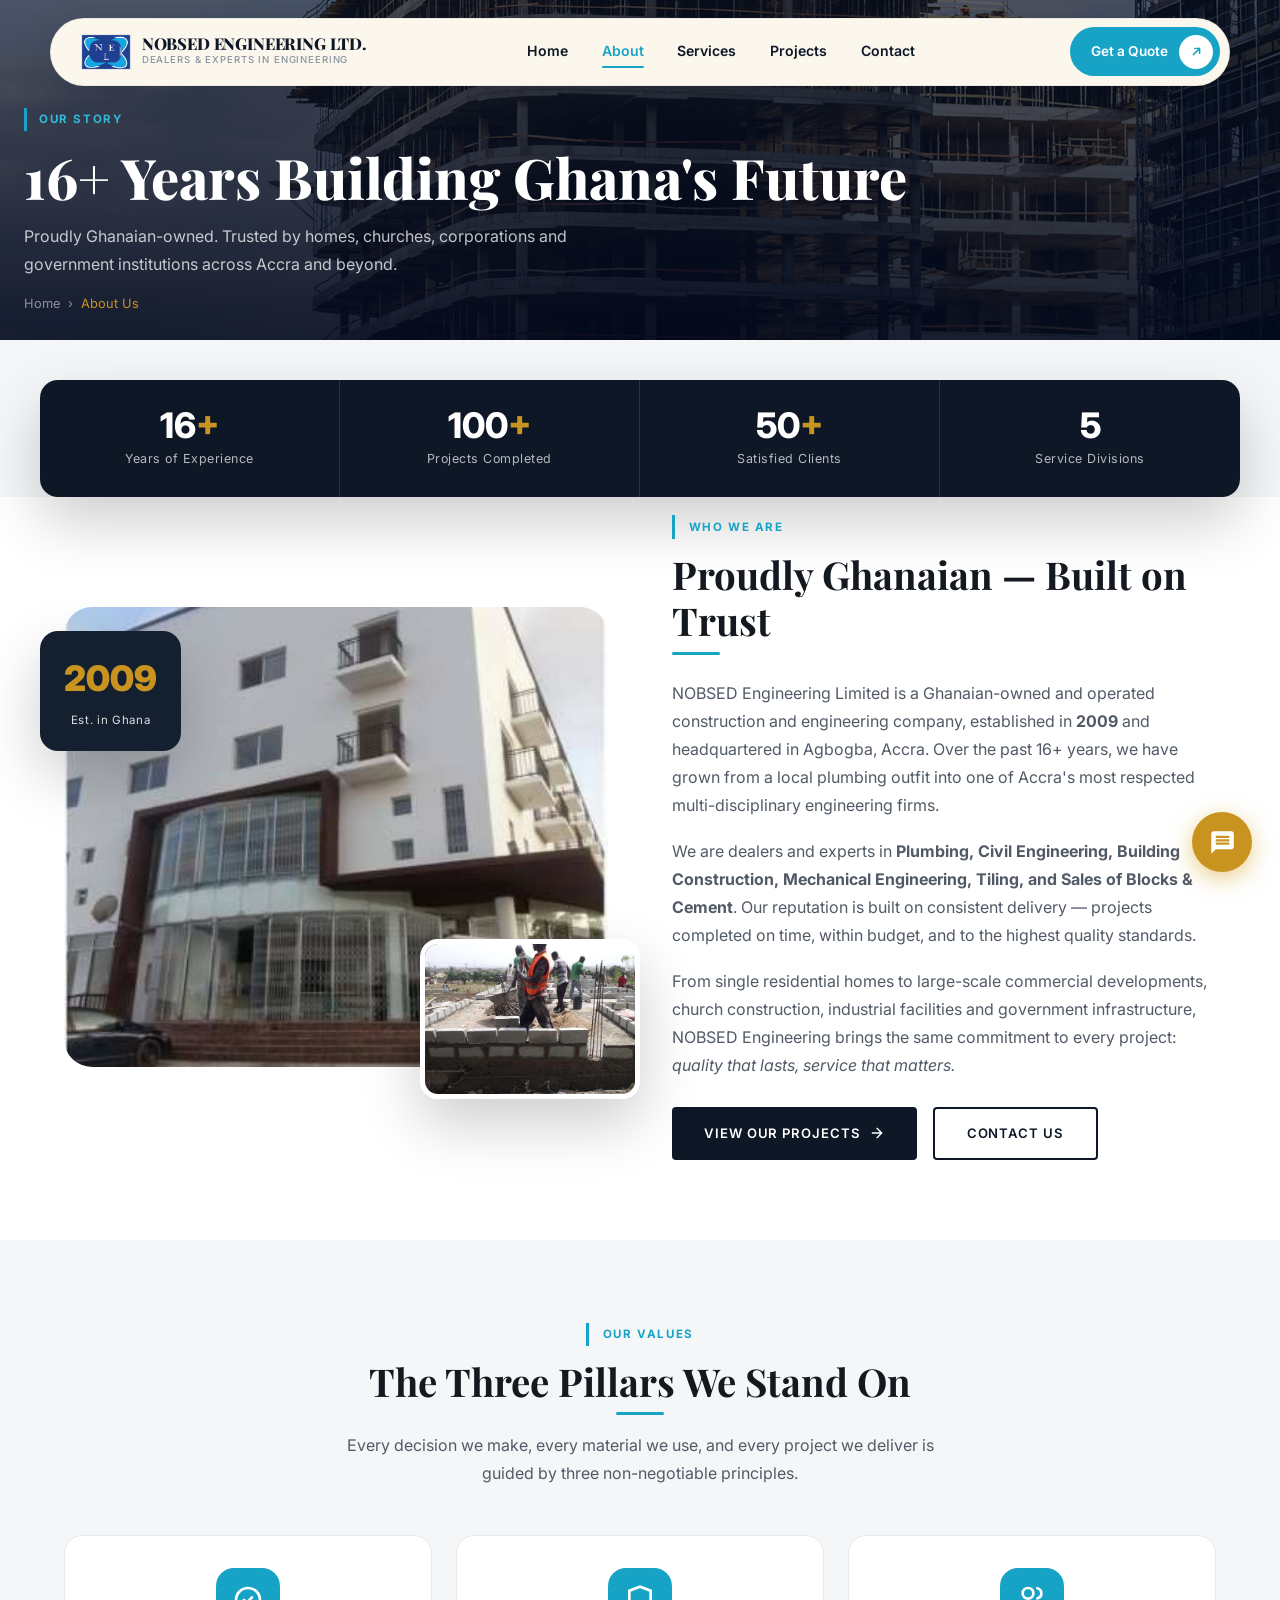
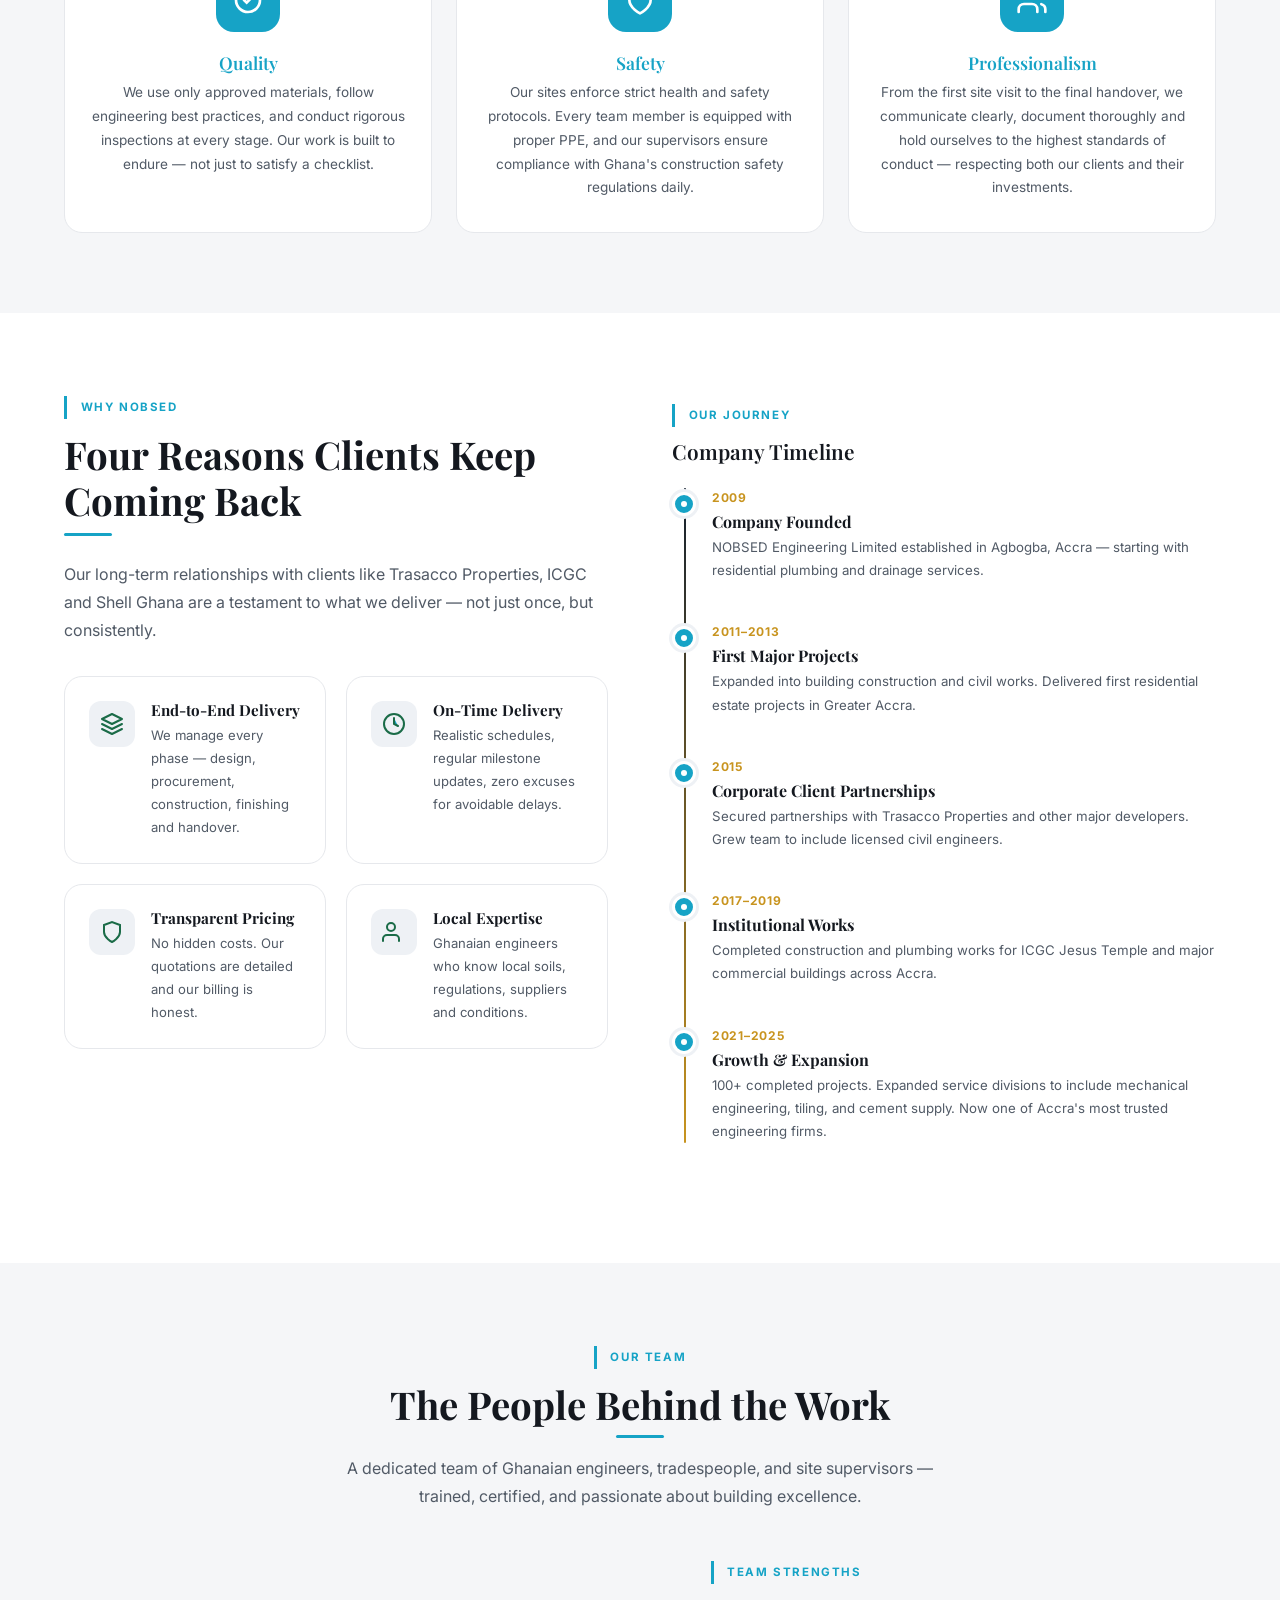
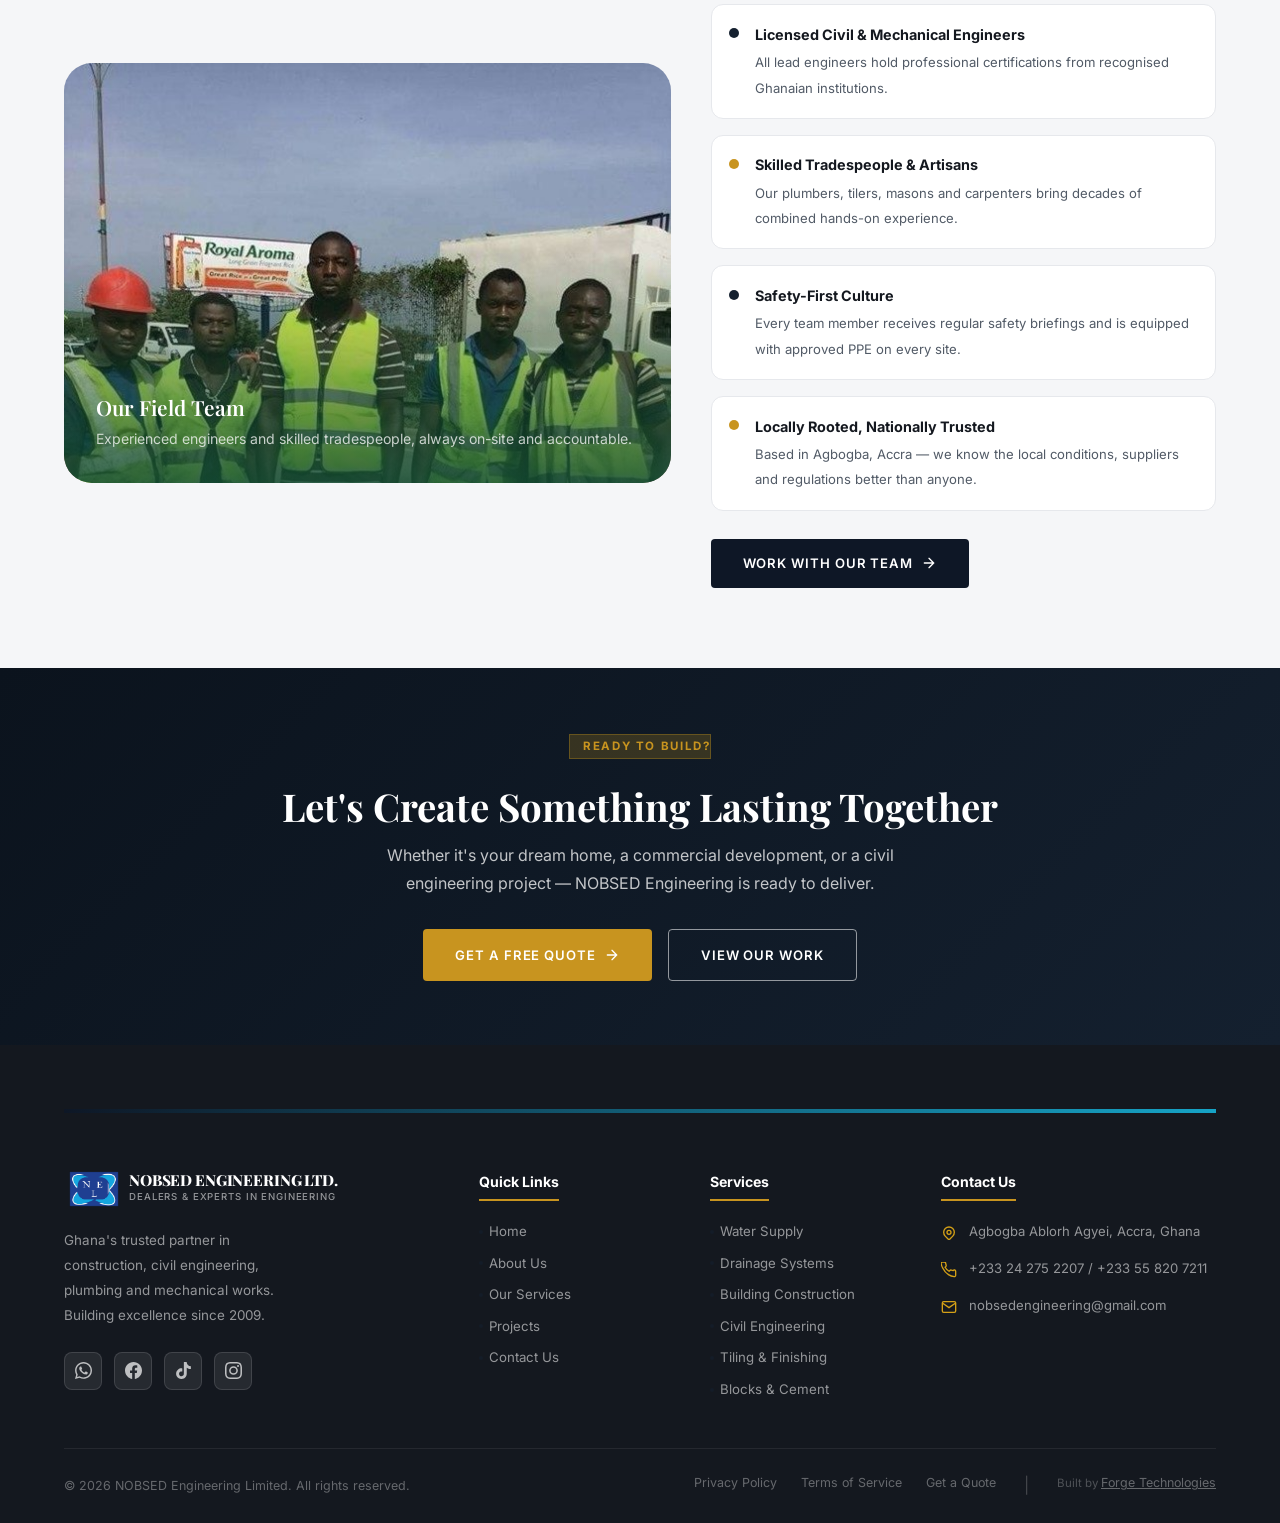
==== commit 6bd8a8d4: "Floating pill navbar: cream bar, navy serif wordmark, teal CTA with circular arrow icon Co-Authored-" ====
--- a/about.html
+++ b/about.html
@@ -101,7 +101,7 @@
       <a href="portfolio.html" class="nav-link">Projects</a>
       <a href="contact.html" class="nav-link">Contact</a>
     </div>
-    <a href="contact.html" class="nav-cta">Get a Quote</a>
+    <a href="contact.html" class="nav-cta">Get a Quote<span class="cta-ico"><svg viewBox="0 0 24 24"><path d="M7 17L17 7M9 7h8v8" stroke-linecap="round" stroke-linejoin="round"/></svg></span></a>
     <div class="hamburger" id="hamburger"><span></span><span></span><span></span></div>
   </div>
 </nav>
--- a/style.css
+++ b/style.css
@@ -87,6 +87,7 @@
 .tag { display:inline-block; background:transparent; color:var(--blue); font-family:'Inter',sans-serif; font-size:.72rem; font-weight:700; letter-spacing:.14em; text-transform:uppercase; padding:.15rem 0 .15rem .85rem; border-left:3px solid var(--blue); border-radius:0; margin-bottom:.75rem; }
 .tag-gold { color:var(--gold-dark); border-left-color:var(--gold); }
 .divider { width:48px; height:3px; background:var(--blue); border-radius:2px; margin:.6rem 0 1.5rem; }
+h1 em, h2 em, h3 em { font-style:italic; color:var(--blue); }
 
 /* ── BUTTONS ── */
 .btn { display:inline-flex; align-items:center; gap:.5rem; font-family:'Inter',sans-serif; font-weight:600; font-size:.82rem; letter-spacing:.07em; text-transform:uppercase; padding:.9rem 2rem; border-radius:4px; transition:var(--t); cursor:pointer; }
@@ -116,35 +117,38 @@
 /* ══════════════════════════════════════════════════════
    NAVBAR
 ═══════════════════════════════════════════════════════ */
-#navbar { position:fixed; top:0; left:0; right:0; z-index:100; transition:var(--t-slow); }
-#navbar.scrolled { background:var(--navy); box-shadow:0 2px 20px rgba(0,43,109,.35); }
-#navbar.scrolled .nav-link { color:rgba(255,255,255,.88); }
-#navbar.scrolled .nav-link:hover { color:var(--gold); }
-#navbar.scrolled .nav-logo-name { color:#fff; }
-#navbar.scrolled .hamburger span { background:#fff; }
-
-.nav-inner { display:flex; align-items:center; justify-content:space-between; max-width:1200px; margin:0 auto; padding:1rem 1.5rem; }
+/* ── Floating pill navbar ── */
+#navbar { position:fixed; top:0; left:0; right:0; z-index:100; padding:1.1rem 1.5rem; transition:var(--t-slow); }
+#navbar.scrolled { padding-top:.6rem; padding-bottom:.6rem; }
+
+.nav-inner { display:flex; align-items:center; justify-content:space-between; max-width:1180px; margin:0 auto; padding:.55rem .55rem .55rem 1.6rem; background:#fbf7ec; border:1px solid rgba(14,23,38,.06); border-radius:100px; box-shadow:0 14px 44px rgba(14,23,38,.16); }
+#navbar.scrolled .nav-inner { box-shadow:0 8px 28px rgba(14,23,38,.2); }
 
 /* Logo */
-.nav-logo { display:flex; align-items:center; gap:.85rem;padding:.25rem .5rem; border-radius:var(--radius); transition:var(--t); }
-.nav-logo-img { height:42px; width:auto; object-fit:contain; filter:drop-shadow(0 1px 5px rgba(0,0,0,.3)); transition:filter .3s ease; }
+.nav-logo { display:flex; align-items:center; gap:.65rem; padding:.1rem .3rem; border-radius:var(--radius); transition:var(--t); }
+.nav-logo-img { height:36px; width:auto; object-fit:contain; transition:filter .3s ease; }
 .nav-logo-text { display:flex; flex-direction:column; }
-.nav-logo-name { font-family:'Inter',sans-serif; font-size:.92rem; font-weight:700; color:#fff; line-height:1.1; transition:var(--t); }
-.nav-logo-sub { font-size:.65rem; font-weight:400; color:rgba(255,255,255,.65); letter-spacing:.05em; }
-#navbar.scrolled .nav-logo-sub { color:var(--muted); }
+.nav-logo-name { font-family:'Playfair Display',serif; font-size:1.02rem; font-weight:800; letter-spacing:-.01em; color:var(--navy); line-height:1.05; transition:var(--t); }
+.nav-logo-sub { font-size:.6rem; font-weight:500; color:var(--muted); letter-spacing:.09em; text-transform:uppercase; }
 
 /* Links */
-.nav-links { display:flex; align-items:center; gap:2rem; }
-.nav-link { font-family:'Inter',sans-serif; font-size:.84rem; font-weight:500; color:rgba(255,255,255,.88); transition:var(--t); position:relative; }
-.nav-link::after { content:''; position:absolute; bottom:-4px; left:0; right:0; height:2px; background:var(--gold); border-radius:2px; transform:scaleX(0); transition:var(--t); }
+.nav-links { display:flex; align-items:center; gap:2.1rem; }
+.nav-link { font-family:'Inter',sans-serif; font-size:.88rem; font-weight:600; color:var(--navy); transition:var(--t); position:relative; }
+.nav-link::after { content:''; position:absolute; bottom:-5px; left:0; right:0; height:2px; background:var(--blue); border-radius:2px; transform:scaleX(0); transition:var(--t); }
+.nav-link:hover { color:var(--blue); }
 .nav-link:hover::after, .nav-link.active::after { transform:scaleX(1); }
-.nav-link.active { color:#fff; }
-.nav-cta { font-family:'Inter',sans-serif; font-size:.84rem; font-weight:700; background:var(--blue); color:#fff; padding:.6rem 1.4rem; border-radius:var(--radius); transition:var(--t); }
-.nav-cta:hover { background:var(--blue-dark); transform:translateY(-1px); }
+.nav-link.active { color:var(--blue); }
+
+/* CTA pill with circular icon */
+.nav-cta { display:inline-flex; align-items:center; gap:.7rem; font-family:'Inter',sans-serif; font-size:.85rem; font-weight:600; background:var(--blue); color:#fff; padding:.45rem .45rem .45rem 1.3rem; border-radius:100px; transition:var(--t); }
+.nav-cta:hover { background:var(--blue-dark); }
+.nav-cta .cta-ico { display:inline-flex; align-items:center; justify-content:center; width:34px; height:34px; border-radius:50%; background:#fff; flex-shrink:0; transition:var(--t); }
+.nav-cta .cta-ico svg { width:15px; height:15px; stroke:var(--blue); fill:none; stroke-width:2.3; }
+.nav-cta:hover .cta-ico { transform:rotate(45deg); }
 
 /* Hamburger */
 .hamburger { display:none; flex-direction:column; gap:5px; cursor:pointer; padding:.5rem; }
-.hamburger span { display:block; width:24px; height:2px; background:#fff; border-radius:2px; transition:var(--t); }
+.hamburger span { display:block; width:24px; height:2px; background:var(--navy); border-radius:2px; transition:var(--t); }
 
 /* Mobile nav */
 .mobile-nav { display:none; position:fixed; top:0; left:0; right:0; bottom:0; background:var(--charcoal); z-index:99; flex-direction:column; align-items:center; justify-content:center; gap:2rem; opacity:0; transition:opacity .3s ease; }
@@ -168,10 +172,10 @@
 .page-hero-content .tag {
   background: none;
   border: none;
-  border-left: 3px solid var(--gold);
+  border-left: 3px solid var(--blue);
   padding: .15rem 0 .15rem .75rem;
   border-radius: 0;
-  color: rgba(255,255,255,.85);
+  color: var(--blue-mid);
   font-size: .72rem;
   letter-spacing: .14em;
 }
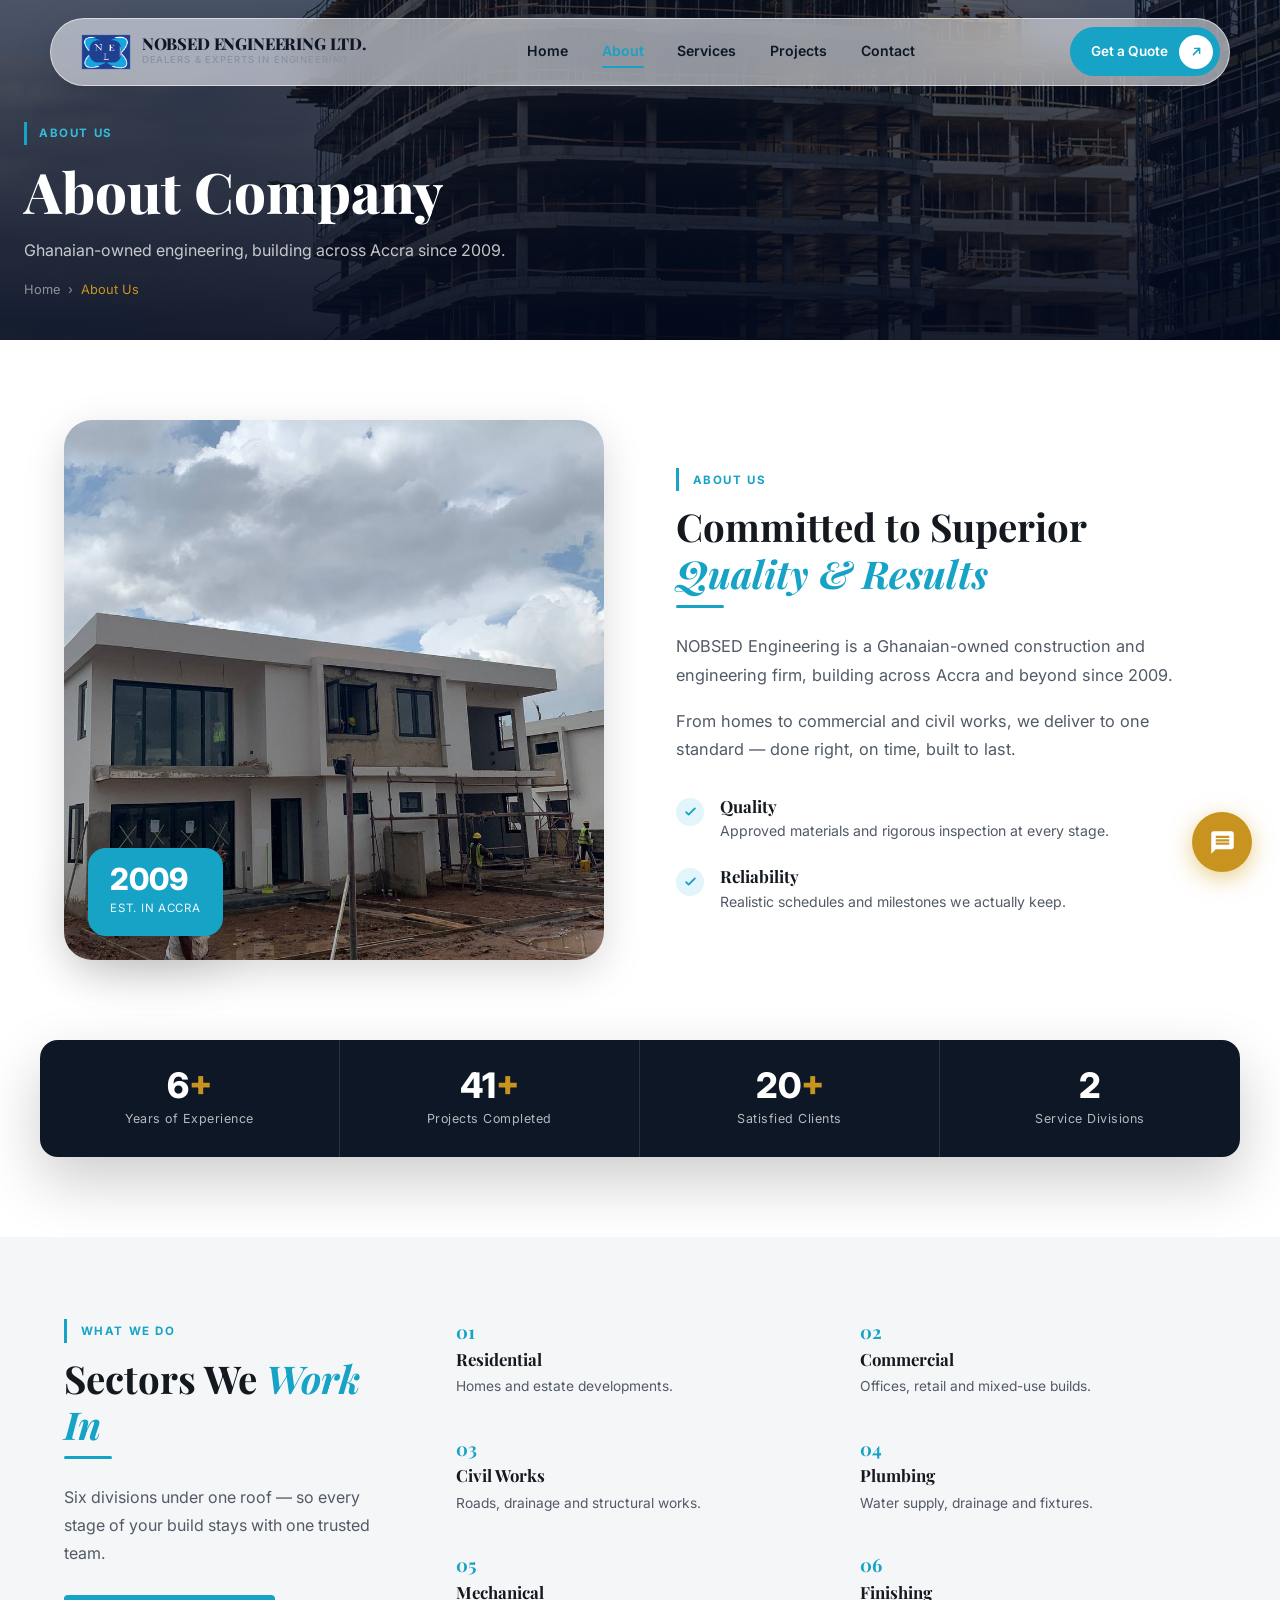
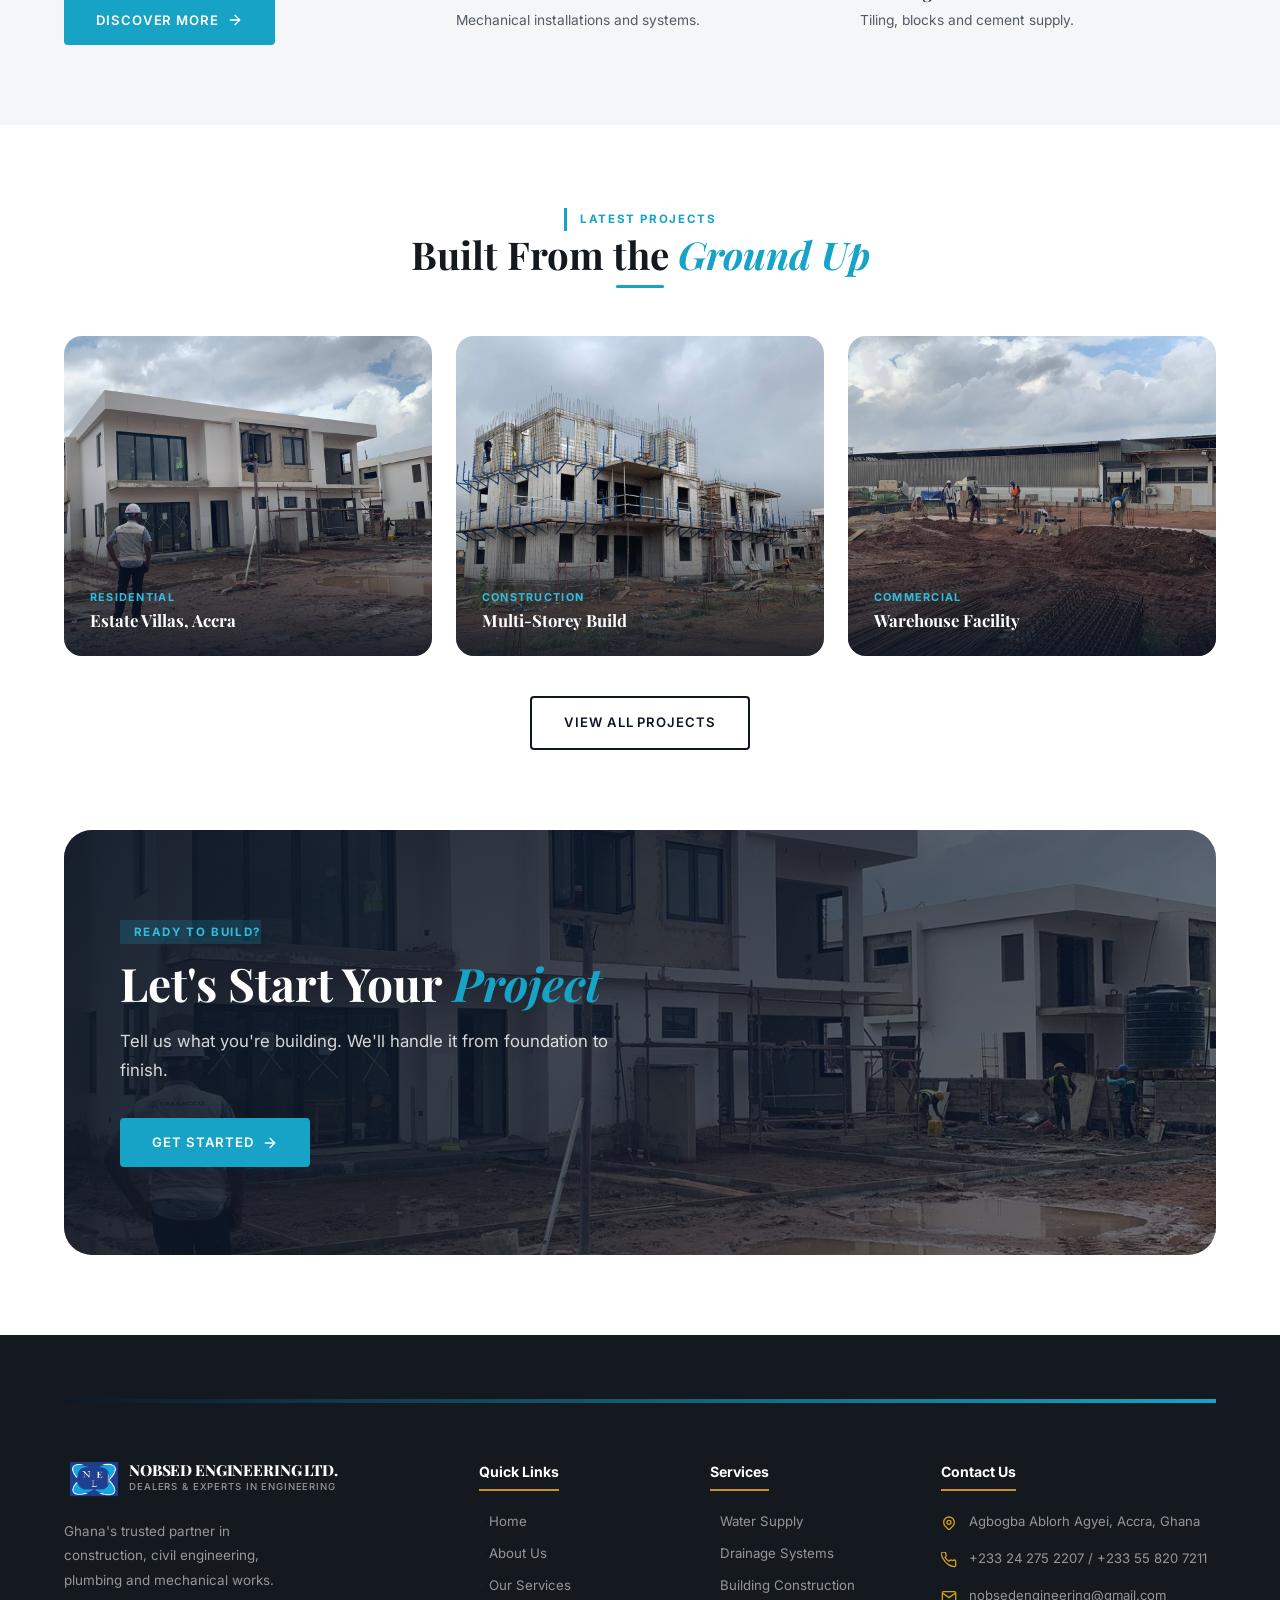
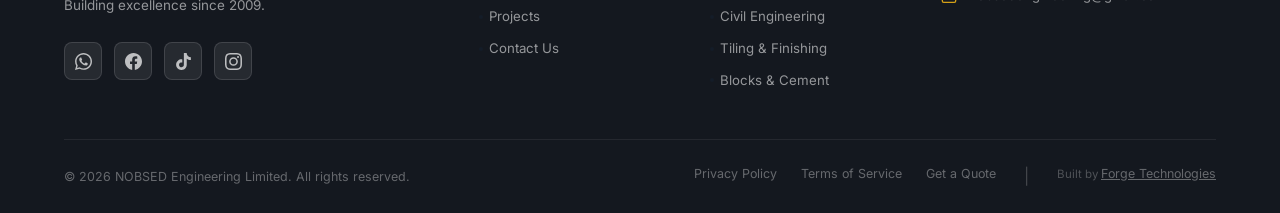
==== commit a50c85f3: "Fix blank home page (null heroLabel crash); frosted-glass header; rebuild About page - index: guard " ====
--- a/about.html
+++ b/about.html
@@ -8,63 +8,53 @@
 <link rel="icon" type="image/png" href="images/Logo.png">
 <link rel="stylesheet" href="style.css">
 <style>
-/* ── ABOUT PAGE SPECIFIC ── */
-.story-grid { display:grid; grid-template-columns:1fr 1fr; gap:4rem; align-items:center; }
-.story-img-stack { position:relative; }
-.story-img-main { width:100%; height:460px; object-fit:cover; border-radius:var(--radius-xl); }
-.story-img-sub { position:absolute; bottom:-2rem; right:-2rem; width:220px; height:160px; object-fit:cover; border-radius:var(--radius-lg); border:5px solid #fff; box-shadow:var(--shadow-xl); }
-.story-est-badge { position:absolute; top:1.5rem; left:-1.5rem; background:var(--green); color:#fff; border-radius:var(--radius-lg); padding:1.2rem 1.5rem; text-align:center; box-shadow:var(--shadow-xl); z-index:2; }
-.story-est-badge strong { display:block; font-family:'Inter',sans-serif; font-size:2.2rem; font-weight:900; color:var(--gold); }
-.story-est-badge span { font-size:.72rem; opacity:.85; letter-spacing:.06em; }
-
-.story-text { }
-.story-text p { margin-bottom:1.1rem; }
-.story-text p:last-of-type { margin-bottom:0; }
-
-/* Why cards */
-.why-grid { display:grid; grid-template-columns:repeat(2,1fr); gap:1.25rem; }
-.why-card { background:#fff; border:1px solid var(--border); border-radius:var(--radius-lg); padding:1.5rem; display:flex; gap:1rem; transition:var(--t-slow); }
-.why-card:hover { border-color:var(--blue); box-shadow:var(--shadow); transform:translateY(-3px); }
-.why-card-icon { width:46px; height:46px; background:var(--green-light); border-radius:var(--radius); display:flex; align-items:center; justify-content:center; flex-shrink:0; }
-.why-card-icon svg { width:24px; height:24px; fill:var(--blue); }
-.why-card h4 { font-size:.95rem; margin-bottom:.3rem; }
-.why-card p { font-size:.82rem; max-width:none; }
-
-/* Team section */
-.team-img-wrap { position:relative; border-radius:var(--radius-xl); overflow:hidden; }
-.team-img-wrap img { width:100%; height:420px; object-fit:cover; object-position:top center; }
-.team-overlay { position:absolute; inset:0; background:linear-gradient(to top,rgba(18,77,52,.85) 0%,transparent 55%); }
-.team-caption { position:absolute; bottom:0; left:0; right:0; padding:2rem; }
-.team-caption h3 { color:#fff; font-size:1.3rem; margin-bottom:.4rem; }
-.team-caption p { color:rgba(255,255,255,.75); font-size:.88rem; max-width:none; }
-
-/* Pillars row */
-.pillars-3 { display:grid; grid-template-columns:repeat(3,1fr); gap:1.5rem; }
-.pillar-big { background:#fff; border:1px solid var(--border); border-radius:var(--radius-lg); padding:2rem 1.5rem; text-align:center; transition:var(--t-slow); }
-.pillar-big:hover { border-color:var(--blue); box-shadow:var(--shadow-lg); transform:translateY(-4px); }
-.pillar-big-icon { width:64px; height:64px; border-radius:var(--radius-lg); background:var(--blue); display:flex; align-items:center; justify-content:center; margin:0 auto 1.25rem; }
-.pillar-big-icon svg { width:32px; height:32px; fill:#fff; }
-.pillar-big h3 { font-size:1.1rem; color:var(--blue); margin-bottom:.5rem; }
-.pillar-big p { font-size:.85rem; max-width:none; }
-
-/* Timeline */
-.timeline { position:relative; padding-left:2.5rem; }
-.timeline::before { content:''; position:absolute; left:.75rem; top:0; bottom:0; width:2px; background:linear-gradient(to bottom,var(--green),var(--gold)); border-radius:2px; }
-.tl-item { position:relative; margin-bottom:2.5rem; }
-.tl-dot { position:absolute; left:-2.5rem; top:.25rem; width:1.5rem; height:1.5rem; border-radius:50%; background:var(--blue); border:3px solid #fff; box-shadow:0 0 0 3px var(--green-light); display:flex; align-items:center; justify-content:center; }
-.tl-dot svg { width:8px; height:8px; fill:#fff; }
-.tl-year { font-family:'Inter',sans-serif; font-size:.75rem; font-weight:700; color:var(--gold); letter-spacing:.06em; margin-bottom:.3rem; text-transform:uppercase; }
-.tl-item h4 { font-size:1rem; margin-bottom:.3rem; }
-.tl-item p { font-size:.84rem; max-width:none; }
+/* ── ABOUT PAGE (clean, breathing) ── */
+.about-feature { display:grid; grid-template-columns:1fr 1fr; gap:4.5rem; align-items:center; }
+.about-feature-img { position:relative; }
+.about-feature-img img { width:100%; height:540px; object-fit:cover; border-radius:var(--radius-xl); box-shadow:var(--shadow-lg); }
+.about-feature-badge { position:absolute; bottom:1.5rem; left:1.5rem; background:var(--blue); color:#fff; padding:1rem 1.4rem; border-radius:var(--radius-lg); box-shadow:var(--shadow-xl); }
+.about-feature-badge strong { display:block; font-size:1.9rem; font-weight:800; line-height:1; }
+.about-feature-badge span { font-size:.72rem; letter-spacing:.06em; opacity:.92; }
+.about-feature-text p { color:var(--mid); margin-bottom:1.1rem; font-size:1.02rem; }
+.check-list { display:flex; flex-direction:column; gap:1.4rem; margin-top:2rem; }
+.check-item { display:flex; gap:1rem; }
+.check-item .ck { width:28px; height:28px; border-radius:50%; background:var(--blue-light); display:flex; align-items:center; justify-content:center; flex-shrink:0; margin-top:.1rem; }
+.check-item .ck svg { width:15px; height:15px; stroke:var(--blue); fill:none; stroke-width:3; }
+.check-item h4 { font-size:1.05rem; margin-bottom:.2rem; }
+.check-item p { font-size:.88rem; color:var(--mid); margin:0; }
+
+/* Sector list */
+.sector-grid { display:grid; grid-template-columns:320px 1fr; gap:4.5rem; align-items:start; }
+.sector-list { display:grid; grid-template-columns:1fr 1fr; gap:2.2rem 3rem; }
+.sector-item .num { font-family:'Playfair Display',serif; font-size:1.15rem; font-weight:700; color:var(--blue); }
+.sector-item h4 { font-size:1.05rem; margin:.15rem 0 .35rem; }
+.sector-item p { font-size:.86rem; color:var(--mid); margin:0; }
+
+/* Latest projects */
+.latest-grid { display:grid; grid-template-columns:repeat(3,1fr); gap:1.5rem; }
+.latest-card { position:relative; border-radius:var(--radius-lg); overflow:hidden; height:320px; }
+.latest-card img { width:100%; height:100%; object-fit:cover; transition:transform .6s ease; }
+.latest-card:hover img { transform:scale(1.06); }
+.latest-card::after { content:''; position:absolute; inset:0; background:linear-gradient(to top,rgba(14,23,38,.88),transparent 58%); }
+.latest-cap { position:absolute; bottom:0; left:0; right:0; padding:1.6rem; z-index:2; }
+.latest-cap .cat { font-size:.68rem; letter-spacing:.12em; text-transform:uppercase; color:var(--blue-mid); font-weight:700; }
+.latest-cap h4 { color:#fff; font-size:1.05rem; margin-top:.25rem; }
+
+/* CTA banner */
+.cta-banner { position:relative; border-radius:var(--radius-xl); overflow:hidden; padding:5.5rem 3.5rem; }
+.cta-banner-bg { position:absolute; inset:0; background-size:cover; background-position:center; }
+.cta-banner::after { content:''; position:absolute; inset:0; background:linear-gradient(110deg,rgba(14,23,38,.94),rgba(14,23,38,.5)); }
+.cta-banner-inner { position:relative; z-index:2; max-width:540px; }
+.cta-banner h2 { color:#fff; font-size:clamp(1.9rem,3.6vw,2.9rem); margin-bottom:1rem; }
+.cta-banner p { color:rgba(255,255,255,.82); margin-bottom:2rem; font-size:1.05rem; }
 
 @media(max-width:900px){
-  .story-grid { grid-template-columns:1fr; gap:3rem; }
-  .story-img-sub { display:none; }
-  .story-est-badge { left:1rem; }
-  .why-grid { grid-template-columns:1fr; }
-  .pillars-3 { grid-template-columns:1fr; }
+  .about-feature, .sector-grid { grid-template-columns:1fr; gap:2.5rem; }
+  .latest-grid { grid-template-columns:1fr; }
+  .about-feature-img img { height:380px; }
+  .cta-banner { padding:3.5rem 2rem; }
 }
-@media(max-width:600px){ .story-img-main { height:300px; } .team-img-wrap img { height:300px; } }
+@media(max-width:560px){ .sector-list { grid-template-columns:1fr; } }
 </style>
   <!-- Open Graph / Social Share -->
   <meta property="og:type" content="website">
@@ -117,15 +107,44 @@
   <div class="page-hero-bg" style="background-image:url('images/page-hero-about.jpg')"></div>
   <div class="page-hero-overlay"></div>
   <div class="container page-hero-content">
-    <div class="tag">Our Story</div>
-    <h1>16+ Years Building Ghana's Future</h1>
-    <p>Proudly Ghanaian-owned. Trusted by homes, churches, corporations and government institutions across Accra and beyond.</p>
+    <div class="tag">About Us</div>
+    <h1>About Company</h1>
+    <p>Ghanaian-owned engineering, building across Accra since 2009.</p>
     <div class="breadcrumb"><a href="index.html">Home</a><span class="breadcrumb-sep">›</span><span class="current">About Us</span></div>
   </div>
 </div>
 
-<!-- STATS BAR -->
-<div style="background:var(--bg);padding:2.5rem 1.5rem 0;">
+<!-- COMMITTED TO QUALITY -->
+<section class="section">
+  <div class="container">
+    <div class="about-feature">
+      <div class="about-feature-img reveal left">
+        <img src="images/about-quality.jpg" alt="Completed NOBSED residential building in Accra" loading="lazy">
+        <div class="about-feature-badge"><strong>2009</strong><span>EST. IN ACCRA</span></div>
+      </div>
+      <div class="about-feature-text reveal right">
+        <div class="tag">About Us</div>
+        <h2>Committed to Superior <em>Quality &amp; Results</em></h2>
+        <div class="divider"></div>
+        <p>NOBSED Engineering is a Ghanaian-owned construction and engineering firm, building across Accra and beyond since 2009.</p>
+        <p>From homes to commercial and civil works, we deliver to one standard — done right, on time, built to last.</p>
+        <div class="check-list">
+          <div class="check-item">
+            <span class="ck"><svg viewBox="0 0 24 24"><path d="M5 13l4 4L19 7" stroke-linecap="round" stroke-linejoin="round"/></svg></span>
+            <div><h4>Quality</h4><p>Approved materials and rigorous inspection at every stage.</p></div>
+          </div>
+          <div class="check-item">
+            <span class="ck"><svg viewBox="0 0 24 24"><path d="M5 13l4 4L19 7" stroke-linecap="round" stroke-linejoin="round"/></svg></span>
+            <div><h4>Reliability</h4><p>Realistic schedules and milestones we actually keep.</p></div>
+          </div>
+        </div>
+      </div>
+    </div>
+  </div>
+</section>
+
+<!-- STATS STRIP -->
+<div style="padding:0 1.5rem 5rem;">
   <div style="max-width:1200px;margin:0 auto;">
     <div class="stats-bar reveal">
       <div class="stat-item"><div class="stat-num"><span class="counter" data-target="16">0</span><span class="stat-plus">+</span></div><div class="stat-label">Years of Experience</div></div>
@@ -136,184 +155,69 @@
   </div>
 </div>
 
-<!-- OUR STORY -->
-<section class="section" style="padding-top:1rem">
-  <div class="container">
-    <div class="story-grid">
-      <div class="story-img-stack reveal left">
-        <img src="images/projects/Picture56.jpg" alt="NOBSED Engineering completed multi-storey project" class="story-img-main" loading="lazy">
-        <div class="story-est-badge"><strong>2009</strong><span>Est. in Ghana</span></div>
-        <img src="images/projects/Picture45.jpg" alt="NOBSED Engineering team at work" class="story-img-sub" loading="lazy">
-      </div>
-      <div class="story-text reveal right">
-        <div class="tag">Who We Are</div>
-        <h2>Proudly Ghanaian — Built on Trust</h2>
+<!-- SECTORS WE WORK IN -->
+<section class="section section-alt">
+  <div class="container">
+    <div class="sector-grid">
+      <div class="reveal left">
+        <div class="tag">What We Do</div>
+        <h2>Sectors We <em>Work In</em></h2>
         <div class="divider"></div>
-        <p>NOBSED Engineering Limited is a Ghanaian-owned and operated construction and engineering company, established in <strong>2009</strong> and headquartered in Agbogba, Accra. Over the past 16+ years, we have grown from a local plumbing outfit into one of Accra's most respected multi-disciplinary engineering firms.</p>
-        <p>We are dealers and experts in <strong>Plumbing, Civil Engineering, Building Construction, Mechanical Engineering, Tiling, and Sales of Blocks &amp; Cement</strong>. Our reputation is built on consistent delivery — projects completed on time, within budget, and to the highest quality standards.</p>
-        <p>From single residential homes to large-scale commercial developments, church construction, industrial facilities and government infrastructure, NOBSED Engineering brings the same commitment to every project: <em>quality that lasts, service that matters.</em></p>
-        <div style="display:flex;gap:1rem;flex-wrap:wrap;margin-top:1.75rem">
-          <a href="portfolio.html" class="btn btn-primary">View Our Projects <svg width="16" height="16" viewBox="0 0 24 24" fill="none"><path d="M5 12h14M12 5l7 7-7 7" stroke="#fff" stroke-width="2" stroke-linecap="round"/></svg></a>
-          <a href="contact.html" class="btn btn-outline">Contact Us</a>
-        </div>
-      </div>
-    </div>
-  </div>
-</section>
-
-<!-- THREE PILLARS -->
-<section class="section section-alt">
+        <p style="color:var(--mid);margin-bottom:1.75rem">Six divisions under one roof — so every stage of your build stays with one trusted team.</p>
+        <a href="services.html" class="btn btn-teal">Discover More
+          <svg width="16" height="16" viewBox="0 0 24 24" fill="none"><path d="M5 12h14M12 5l7 7-7 7" stroke="#fff" stroke-width="2" stroke-linecap="round"/></svg></a>
+      </div>
+      <div class="sector-list reveal right">
+        <div class="sector-item"><div class="num">01</div><h4>Residential</h4><p>Homes and estate developments.</p></div>
+        <div class="sector-item"><div class="num">02</div><h4>Commercial</h4><p>Offices, retail and mixed-use builds.</p></div>
+        <div class="sector-item"><div class="num">03</div><h4>Civil Works</h4><p>Roads, drainage and structural works.</p></div>
+        <div class="sector-item"><div class="num">04</div><h4>Plumbing</h4><p>Water supply, drainage and fixtures.</p></div>
+        <div class="sector-item"><div class="num">05</div><h4>Mechanical</h4><p>Mechanical installations and systems.</p></div>
+        <div class="sector-item"><div class="num">06</div><h4>Finishing</h4><p>Tiling, blocks and cement supply.</p></div>
+      </div>
+    </div>
+  </div>
+</section>
+
+<!-- LATEST PROJECTS -->
+<section class="section">
   <div class="container">
     <div class="sh center reveal">
-      <div class="tag">Our Values</div>
-      <h2>The Three Pillars We Stand On</h2>
-      <div class="divider" style="margin:0 auto 1rem"></div>
-      <p>Every decision we make, every material we use, and every project we deliver is guided by three non-negotiable principles.</p>
-    </div>
-    <div class="pillars-3">
-      <div class="pillar-big reveal">
-        <div class="pillar-big-icon"><svg viewBox="0 0 24 24"><path d="M9 12l2 2 4-4M21 12a9 9 0 11-18 0 9 9 0 0118 0z" fill="none" stroke="#fff" stroke-width="2" stroke-linecap="round"/></svg></div>
-        <h3>Quality</h3>
-        <p>We use only approved materials, follow engineering best practices, and conduct rigorous inspections at every stage. Our work is built to endure — not just to satisfy a checklist.</p>
-      </div>
-      <div class="pillar-big reveal d1">
-        <div class="pillar-big-icon"><svg viewBox="0 0 24 24"><path d="M12 22s8-4 8-10V5l-8-3-8 3v7c0 6 8 10 8 10z" fill="none" stroke="#fff" stroke-width="2" stroke-linecap="round"/></svg></div>
-        <h3>Safety</h3>
-        <p>Our sites enforce strict health and safety protocols. Every team member is equipped with proper PPE, and our supervisors ensure compliance with Ghana's construction safety regulations daily.</p>
-      </div>
-      <div class="pillar-big reveal d2">
-        <div class="pillar-big-icon"><svg viewBox="0 0 24 24"><path d="M16 21v-2a4 4 0 00-4-4H6a4 4 0 00-4 4v2M9 11a4 4 0 100-8 4 4 0 000 8zM22 21v-2a4 4 0 00-3-3.87M16 3.13a4 4 0 010 7.75" fill="none" stroke="#fff" stroke-width="2" stroke-linecap="round"/></svg></div>
-        <h3>Professionalism</h3>
-        <p>From the first site visit to the final handover, we communicate clearly, document thoroughly and hold ourselves to the highest standards of conduct — respecting both our clients and their investments.</p>
-      </div>
-    </div>
-  </div>
-</section>
-
-<!-- WHY CHOOSE US -->
-<section class="section">
-  <div class="container">
-    <div class="story-grid" style="align-items:start">
-      <div class="reveal left">
-        <div class="tag">Why NOBSED</div>
-        <h2>Four Reasons Clients Keep Coming Back</h2>
-        <div class="divider"></div>
-        <p style="margin-bottom:2rem">Our long-term relationships with clients like Trasacco Properties, ICGC and Shell Ghana are a testament to what we deliver — not just once, but consistently.</p>
-        <div class="why-grid">
-          <div class="why-card">
-            <div class="why-card-icon"><svg viewBox="0 0 24 24"><path d="M12 2L2 7l10 5 10-5-10-5zM2 17l10 5 10-5M2 12l10 5 10-5" fill="none" stroke="#1A6B47" stroke-width="2" stroke-linecap="round" stroke-linejoin="round"/></svg></div>
-            <div><h4>End-to-End Delivery</h4><p style="font-size:.82rem;max-width:none">We manage every phase — design, procurement, construction, finishing and handover.</p></div>
-          </div>
-          <div class="why-card">
-            <div class="why-card-icon"><svg viewBox="0 0 24 24"><circle cx="12" cy="12" r="10" fill="none" stroke="#1A6B47" stroke-width="2"/><path d="M12 6v6l4 2" stroke="#1A6B47" stroke-width="2" stroke-linecap="round"/></svg></div>
-            <div><h4>On-Time Delivery</h4><p style="font-size:.82rem;max-width:none">Realistic schedules, regular milestone updates, zero excuses for avoidable delays.</p></div>
-          </div>
-          <div class="why-card">
-            <div class="why-card-icon"><svg viewBox="0 0 24 24"><path d="M12 22s8-4 8-10V5l-8-3-8 3v7c0 6 8 10 8 10z" fill="none" stroke="#1A6B47" stroke-width="2" stroke-linecap="round"/></svg></div>
-            <div><h4>Transparent Pricing</h4><p style="font-size:.82rem;max-width:none">No hidden costs. Our quotations are detailed and our billing is honest.</p></div>
-          </div>
-          <div class="why-card">
-            <div class="why-card-icon"><svg viewBox="0 0 24 24"><path d="M17 21v-2a4 4 0 00-4-4H5a4 4 0 00-4 4v2M9 11a4 4 0 100-8 4 4 0 000 8z" fill="none" stroke="#1A6B47" stroke-width="2" stroke-linecap="round"/></svg></div>
-            <div><h4>Local Expertise</h4><p style="font-size:.82rem;max-width:none">Ghanaian engineers who know local soils, regulations, suppliers and conditions.</p></div>
-          </div>
-        </div>
-      </div>
-
-      <!-- Timeline -->
-      <div class="reveal right" style="padding-top:.5rem">
-        <div class="tag">Our Journey</div>
-        <h3 style="margin-bottom:1.5rem;font-size:1.3rem">Company Timeline</h3>
-        <div class="timeline">
-          <div class="tl-item">
-            <div class="tl-dot"><svg viewBox="0 0 8 8"><circle cx="4" cy="4" r="3" fill="#fff"/></svg></div>
-            <div class="tl-year">2009</div>
-            <h4>Company Founded</h4>
-            <p style="font-size:.83rem;max-width:none">NOBSED Engineering Limited established in Agbogba, Accra — starting with residential plumbing and drainage services.</p>
-          </div>
-          <div class="tl-item">
-            <div class="tl-dot"><svg viewBox="0 0 8 8"><circle cx="4" cy="4" r="3" fill="#fff"/></svg></div>
-            <div class="tl-year">2011–2013</div>
-            <h4>First Major Projects</h4>
-            <p style="font-size:.83rem;max-width:none">Expanded into building construction and civil works. Delivered first residential estate projects in Greater Accra.</p>
-          </div>
-          <div class="tl-item">
-            <div class="tl-dot"><svg viewBox="0 0 8 8"><circle cx="4" cy="4" r="3" fill="#fff"/></svg></div>
-            <div class="tl-year">2015</div>
-            <h4>Corporate Client Partnerships</h4>
-            <p style="font-size:.83rem;max-width:none">Secured partnerships with Trasacco Properties and other major developers. Grew team to include licensed civil engineers.</p>
-          </div>
-          <div class="tl-item">
-            <div class="tl-dot"><svg viewBox="0 0 8 8"><circle cx="4" cy="4" r="3" fill="#fff"/></svg></div>
-            <div class="tl-year">2017–2019</div>
-            <h4>Institutional Works</h4>
-            <p style="font-size:.83rem;max-width:none">Completed construction and plumbing works for ICGC Jesus Temple and major commercial buildings across Accra.</p>
-          </div>
-          <div class="tl-item">
-            <div class="tl-dot"><svg viewBox="0 0 8 8"><circle cx="4" cy="4" r="3" fill="#fff"/></svg></div>
-            <div class="tl-year">2021–2025</div>
-            <h4>Growth &amp; Expansion</h4>
-            <p style="font-size:.83rem;max-width:none">100+ completed projects. Expanded service divisions to include mechanical engineering, tiling, and cement supply. Now one of Accra's most trusted engineering firms.</p>
-          </div>
-        </div>
-      </div>
-    </div>
-  </div>
-</section>
-
-<!-- OUR TEAM -->
-<section class="section section-alt">
-  <div class="container">
-    <div class="sh center reveal">
-      <div class="tag">Our Team</div>
-      <h2>The People Behind the Work</h2>
-      <div class="divider" style="margin:0 auto 1rem"></div>
-      <p>A dedicated team of Ghanaian engineers, tradespeople, and site supervisors — trained, certified, and passionate about building excellence.</p>
-    </div>
-    <div style="display:grid;grid-template-columns:1.2fr 1fr;gap:2.5rem;align-items:center" class="reveal">
-      <div class="team-img-wrap">
-        <img src="images/projects/Picture11.jpg" alt="NOBSED Engineering team members in hi-vis vests on site" loading="lazy">
-        <div class="team-overlay"></div>
-        <div class="team-caption">
-          <h3>Our Field Team</h3>
-          <p>Experienced engineers and skilled tradespeople, always on-site and accountable.</p>
-        </div>
-      </div>
-      <div>
-        <div class="tag" style="margin-bottom:1.25rem">Team Strengths</div>
-        <div style="display:flex;flex-direction:column;gap:1rem">
-          <div style="display:flex;align-items:flex-start;gap:1rem;background:#fff;border:1px solid var(--border);border-radius:var(--radius);padding:1.1rem;transition:var(--t)" onmouseenter="this.style.borderColor='var(--green)'" onmouseleave="this.style.borderColor='var(--border)'">
-            <div style="width:10px;height:10px;background:var(--green);border-radius:50%;flex-shrink:0;margin-top:.35rem"></div>
-            <div><strong style="font-family:'Inter',sans-serif;font-size:.9rem;display:block;margin-bottom:.2rem">Licensed Civil &amp; Mechanical Engineers</strong><span style="font-size:.82rem;color:var(--mid)">All lead engineers hold professional certifications from recognised Ghanaian institutions.</span></div>
-          </div>
-          <div style="display:flex;align-items:flex-start;gap:1rem;background:#fff;border:1px solid var(--border);border-radius:var(--radius);padding:1.1rem;transition:var(--t)" onmouseenter="this.style.borderColor='var(--green)'" onmouseleave="this.style.borderColor='var(--border)'">
-            <div style="width:10px;height:10px;background:var(--gold);border-radius:50%;flex-shrink:0;margin-top:.35rem"></div>
-            <div><strong style="font-family:'Inter',sans-serif;font-size:.9rem;display:block;margin-bottom:.2rem">Skilled Tradespeople &amp; Artisans</strong><span style="font-size:.82rem;color:var(--mid)">Our plumbers, tilers, masons and carpenters bring decades of combined hands-on experience.</span></div>
-          </div>
-          <div style="display:flex;align-items:flex-start;gap:1rem;background:#fff;border:1px solid var(--border);border-radius:var(--radius);padding:1.1rem;transition:var(--t)" onmouseenter="this.style.borderColor='var(--green)'" onmouseleave="this.style.borderColor='var(--border)'">
-            <div style="width:10px;height:10px;background:var(--green);border-radius:50%;flex-shrink:0;margin-top:.35rem"></div>
-            <div><strong style="font-family:'Inter',sans-serif;font-size:.9rem;display:block;margin-bottom:.2rem">Safety-First Culture</strong><span style="font-size:.82rem;color:var(--mid)">Every team member receives regular safety briefings and is equipped with approved PPE on every site.</span></div>
-          </div>
-          <div style="display:flex;align-items:flex-start;gap:1rem;background:#fff;border:1px solid var(--border);border-radius:var(--radius);padding:1.1rem;transition:var(--t)" onmouseenter="this.style.borderColor='var(--green)'" onmouseleave="this.style.borderColor='var(--border)'">
-            <div style="width:10px;height:10px;background:var(--gold);border-radius:50%;flex-shrink:0;margin-top:.35rem"></div>
-            <div><strong style="font-family:'Inter',sans-serif;font-size:.9rem;display:block;margin-bottom:.2rem">Locally Rooted, Nationally Trusted</strong><span style="font-size:.82rem;color:var(--mid)">Based in Agbogba, Accra — we know the local conditions, suppliers and regulations better than anyone.</span></div>
-          </div>
-        </div>
-        <a href="contact.html" class="btn btn-primary" style="margin-top:1.75rem">Work With Our Team <svg width="16" height="16" viewBox="0 0 24 24" fill="none"><path d="M5 12h14M12 5l7 7-7 7" stroke="#fff" stroke-width="2" stroke-linecap="round"/></svg></a>
-      </div>
-    </div>
-  </div>
-</section>
-
-<!-- CTA BAND -->
-<section style="background:linear-gradient(135deg,var(--green-dark),var(--green));padding:4rem 0">
-  <div class="container" style="text-align:center">
-    <div class="reveal">
-      <div class="tag" style="background:rgba(212,160,23,.2);color:var(--gold);border:1px solid rgba(212,160,23,.3)">Ready to Build?</div>
-      <h2 style="color:#fff;margin:.75rem 0">Let's Create Something Lasting Together</h2>
-      <p style="color:rgba(255,255,255,.75);margin:0 auto 2rem;max-width:55ch">Whether it's your dream home, a commercial development, or a civil engineering project — NOBSED Engineering is ready to deliver.</p>
-      <div style="display:flex;gap:1rem;justify-content:center;flex-wrap:wrap">
-        <a href="contact.html" class="btn btn-gold">Get a Free Quote <svg width="16" height="16" viewBox="0 0 24 24" fill="none"><path d="M5 12h14M12 5l7 7-7 7" stroke="#fff" stroke-width="2" stroke-linecap="round"/></svg></a>
-        <a href="portfolio.html" class="btn btn-white-outline">View Our Work</a>
+      <div class="tag" style="margin:0 auto">Latest Projects</div>
+      <h2>Built From the <em>Ground Up</em></h2>
+      <div class="divider" style="margin:0 auto"></div>
+    </div>
+    <div class="latest-grid">
+      <a href="portfolio.html" class="latest-card reveal">
+        <img src="images/proj-villa.jpg" alt="Completed residential development" loading="lazy">
+        <div class="latest-cap"><div class="cat">Residential</div><h4>Estate Villas, Accra</h4></div>
+      </a>
+      <a href="portfolio.html" class="latest-card reveal d1">
+        <img src="images/proj-multistorey.jpg" alt="Multi-storey building under construction" loading="lazy">
+        <div class="latest-cap"><div class="cat">Construction</div><h4>Multi-Storey Build</h4></div>
+      </a>
+      <a href="portfolio.html" class="latest-card reveal d2">
+        <img src="images/proj-warehouse.jpg" alt="Industrial warehouse structure" loading="lazy">
+        <div class="latest-cap"><div class="cat">Commercial</div><h4>Warehouse Facility</h4></div>
+      </a>
+    </div>
+    <div style="text-align:center;margin-top:2.5rem" class="reveal">
+      <a href="portfolio.html" class="btn btn-outline">View All Projects</a>
+    </div>
+  </div>
+</section>
+
+<!-- CTA BANNER -->
+<section class="section" style="padding-top:0">
+  <div class="container">
+    <div class="cta-banner reveal">
+      <div class="cta-banner-bg" style="background-image:url('images/about-supervisor.jpg')"></div>
+      <div class="cta-banner-inner">
+        <div class="tag" style="background:rgba(22,163,198,.2);color:var(--blue-mid);border:none">Ready to Build?</div>
+        <h2>Let's Start Your <em>Project</em></h2>
+        <p>Tell us what you're building. We'll handle it from foundation to finish.</p>
+        <a href="contact.html" class="btn btn-teal">Get Started
+          <svg width="16" height="16" viewBox="0 0 24 24" fill="none"><path d="M5 12h14M12 5l7 7-7 7" stroke="#fff" stroke-width="2" stroke-linecap="round"/></svg></a>
       </div>
     </div>
   </div>
--- a/style.css
+++ b/style.css
@@ -121,8 +121,8 @@
 #navbar { position:fixed; top:0; left:0; right:0; z-index:100; padding:1.1rem 1.5rem; transition:var(--t-slow); }
 #navbar.scrolled { padding-top:.6rem; padding-bottom:.6rem; }
 
-.nav-inner { display:flex; align-items:center; justify-content:space-between; max-width:1180px; margin:0 auto; padding:.55rem .55rem .55rem 1.6rem; background:#fbf7ec; border:1px solid rgba(14,23,38,.06); border-radius:100px; box-shadow:0 14px 44px rgba(14,23,38,.16); }
-#navbar.scrolled .nav-inner { box-shadow:0 8px 28px rgba(14,23,38,.2); }
+.nav-inner { display:flex; align-items:center; justify-content:space-between; max-width:1180px; margin:0 auto; padding:.55rem .55rem .55rem 1.6rem; background:rgba(255,255,255,.55); backdrop-filter:blur(20px) saturate(180%); -webkit-backdrop-filter:blur(20px) saturate(180%); border:1px solid rgba(255,255,255,.55); border-radius:100px; box-shadow:0 12px 40px rgba(14,23,38,.14); }
+#navbar.scrolled .nav-inner { background:rgba(255,255,255,.78); box-shadow:0 8px 26px rgba(14,23,38,.16); }
 
 /* Logo */
 .nav-logo { display:flex; align-items:center; gap:.65rem; padding:.1rem .3rem; border-radius:var(--radius); transition:var(--t); }
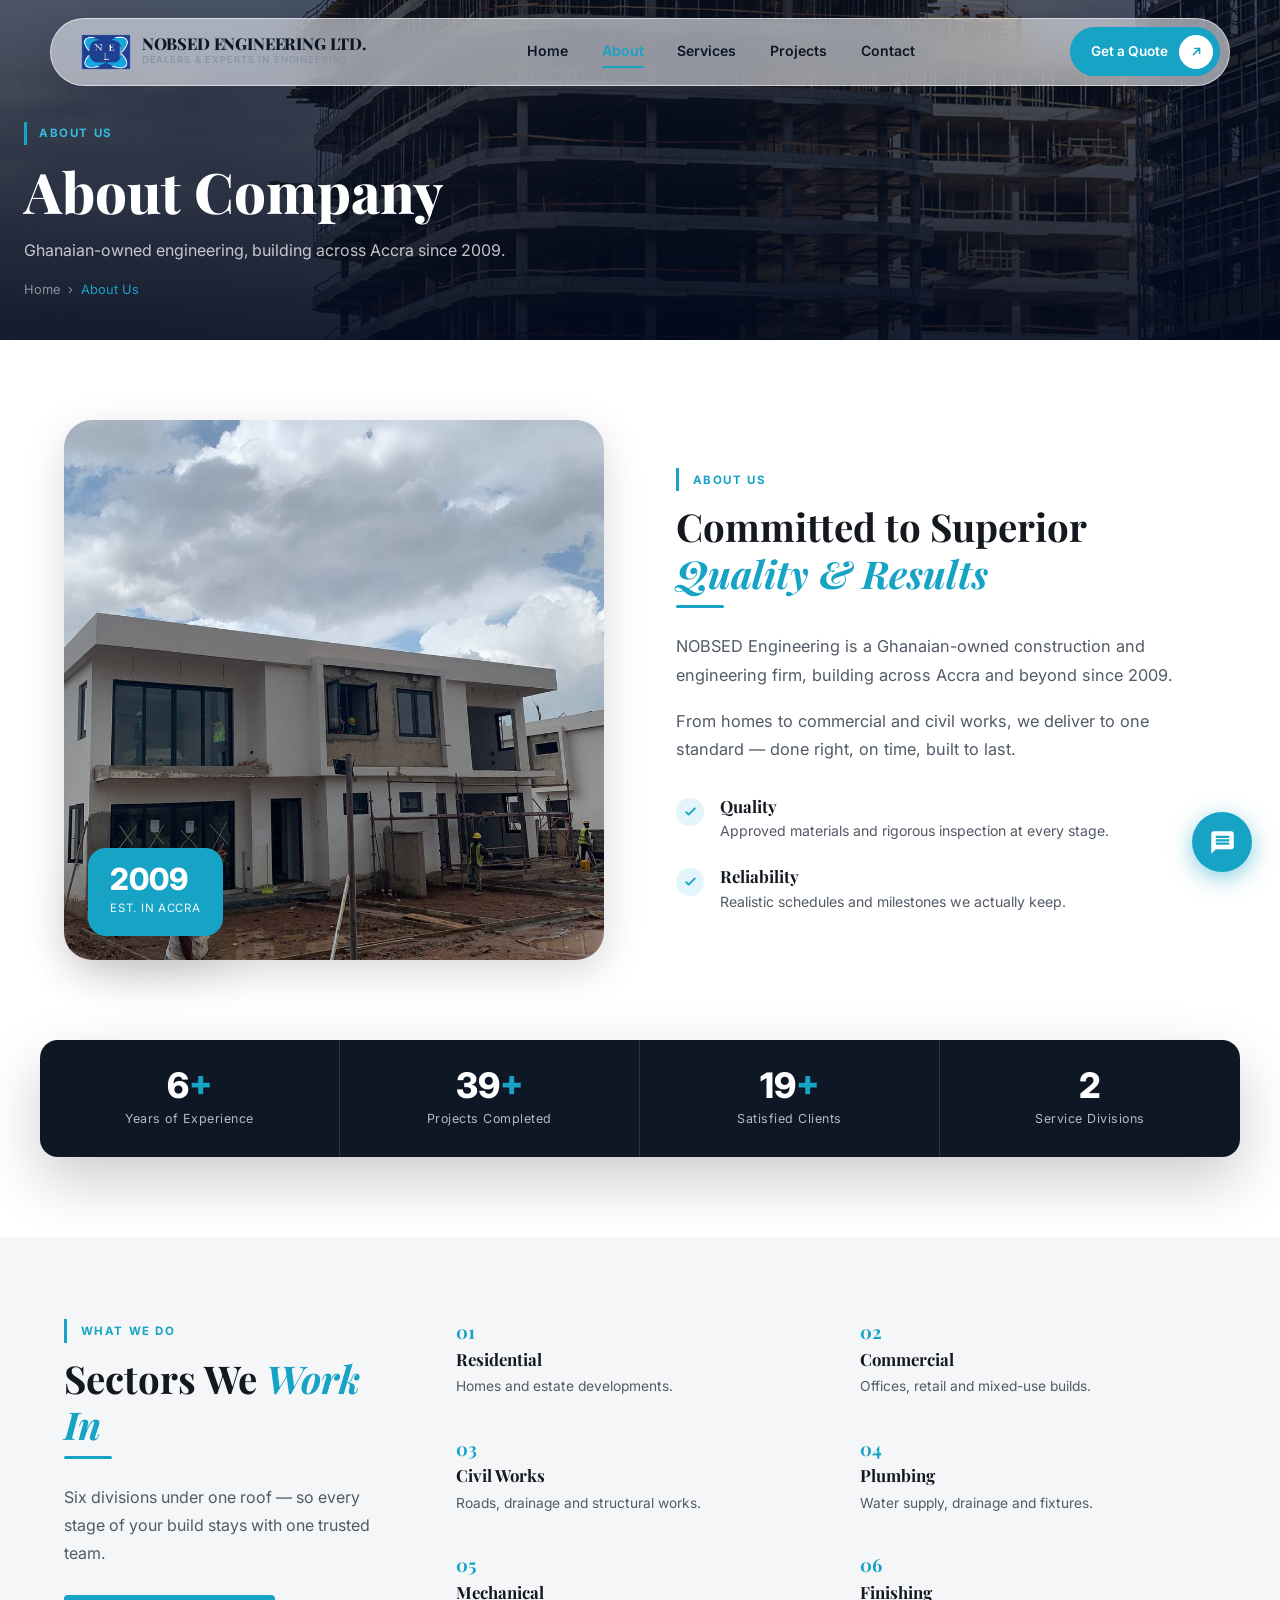
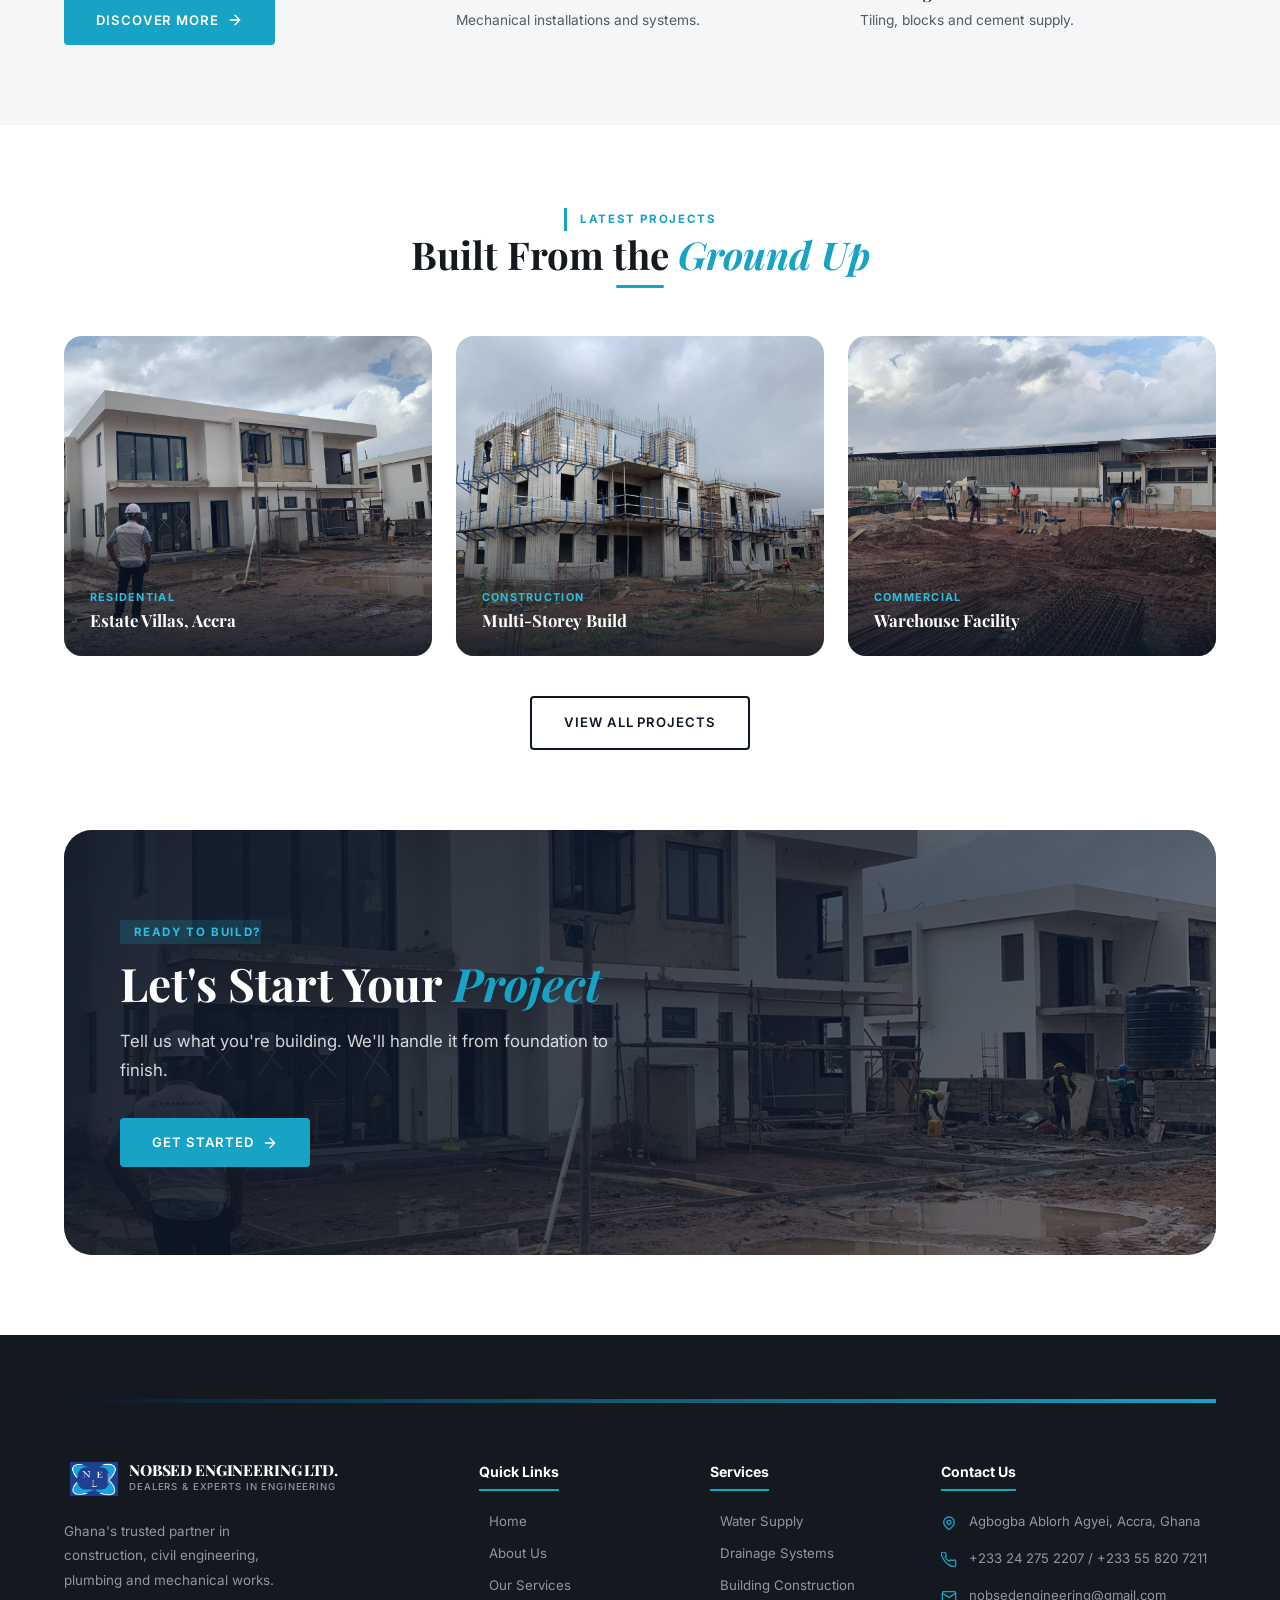
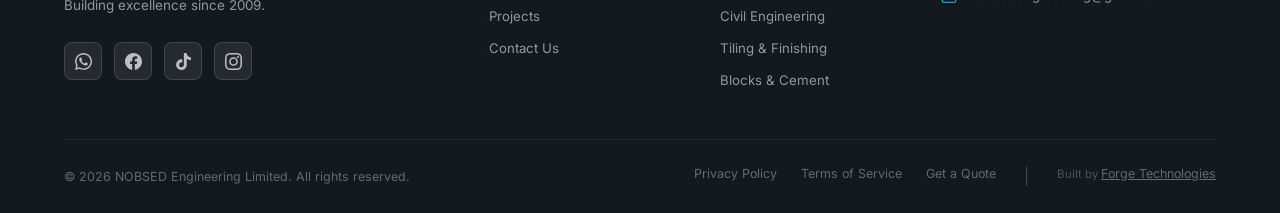
==== commit 948d1bd4: "Honesty + aesthetic audit: drop machinery claim, swap weak project photos, retire green & gold - ser" ====
--- a/about.html
+++ b/about.html
@@ -245,9 +245,9 @@
       <div class="footer-col"><h5>Services</h5><ul><li><a href="services.html">Water Supply</a></li><li><a href="services.html">Drainage Systems</a></li><li><a href="services.html">Building Construction</a></li><li><a href="services.html">Civil Engineering</a></li><li><a href="services.html">Tiling &amp; Finishing</a></li><li><a href="services.html">Blocks &amp; Cement</a></li></ul></div>
       <div class="footer-col">
         <h5>Contact Us</h5>
-        <div class="footer-contact-item"><svg viewBox="0 0 24 24"><path d="M17.657 16.657L13.414 20.9a2 2 0 01-2.827 0l-4.244-4.243a8 8 0 1111.314 0z" stroke="#D4A017" stroke-width="2" fill="none"/><circle cx="12" cy="11" r="3" stroke="#D4A017" stroke-width="2" fill="none"/></svg><span>Agbogba Ablorh Agyei, Accra, Ghana</span></div>
-        <div class="footer-contact-item"><svg viewBox="0 0 24 24"><path d="M22 16.92v3a2 2 0 01-2.18 2 19.79 19.79 0 01-8.63-3.07A19.5 19.5 0 013.09 9.82 19.79 19.79 0 01.01 1.19 2 2 0 012 0h3a2 2 0 012 1.72 12.84 12.84 0 00.7 2.81 2 2 0 01-.45 2.11L6.09 7.91a16 16 0 006 6l1.27-1.27a2 2 0 012.11-.45 12.84 12.84 0 002.81.7A2 2 0 0122 14v2.92z" stroke="#D4A017" stroke-width="2" fill="none"/></svg><span><a href="tel:+233242752207">+233 24 275 2207</a> / <a href="tel:+233558207211">+233 55 820 7211</a></span></div>
-        <div class="footer-contact-item"><svg viewBox="0 0 24 24"><path d="M4 4h16c1.1 0 2 .9 2 2v12c0 1.1-.9 2-2 2H4c-1.1 0-2-.9-2-2V6c0-1.1.9-2 2-2z" stroke="#D4A017" stroke-width="2" fill="none"/><path d="M22 6l-10 7L2 6" stroke="#D4A017" stroke-width="2" fill="none"/></svg><a href="mailto:nobsedengineering@gmail.com">nobsedengineering@gmail.com</a></div>
+        <div class="footer-contact-item"><svg viewBox="0 0 24 24"><path d="M17.657 16.657L13.414 20.9a2 2 0 01-2.827 0l-4.244-4.243a8 8 0 1111.314 0z" stroke="#16a3c6" stroke-width="2" fill="none"/><circle cx="12" cy="11" r="3" stroke="#16a3c6" stroke-width="2" fill="none"/></svg><span>Agbogba Ablorh Agyei, Accra, Ghana</span></div>
+        <div class="footer-contact-item"><svg viewBox="0 0 24 24"><path d="M22 16.92v3a2 2 0 01-2.18 2 19.79 19.79 0 01-8.63-3.07A19.5 19.5 0 013.09 9.82 19.79 19.79 0 01.01 1.19 2 2 0 012 0h3a2 2 0 012 1.72 12.84 12.84 0 00.7 2.81 2 2 0 01-.45 2.11L6.09 7.91a16 16 0 006 6l1.27-1.27a2 2 0 012.11-.45 12.84 12.84 0 002.81.7A2 2 0 0122 14v2.92z" stroke="#16a3c6" stroke-width="2" fill="none"/></svg><span><a href="tel:+233242752207">+233 24 275 2207</a> / <a href="tel:+233558207211">+233 55 820 7211</a></span></div>
+        <div class="footer-contact-item"><svg viewBox="0 0 24 24"><path d="M4 4h16c1.1 0 2 .9 2 2v12c0 1.1-.9 2-2 2H4c-1.1 0-2-.9-2-2V6c0-1.1.9-2 2-2z" stroke="#16a3c6" stroke-width="2" fill="none"/><path d="M22 6l-10 7L2 6" stroke="#16a3c6" stroke-width="2" fill="none"/></svg><a href="mailto:nobsedengineering@gmail.com">nobsedengineering@gmail.com</a></div>
       </div>
     </div>
     <div class="footer-bottom"><p>&copy; 2026 NOBSED Engineering Limited. All rights reserved.</p><div class="footer-bottom-links"><a href="privacy.html">Privacy Policy</a><a href="terms.html">Terms of Service</a><a href="contact.html">Get a Quote</a><span style="color:rgba(255,255,255,.2);margin:0 .25rem">|</span><span style="color:rgba(255,255,255,.25);font-size:.72rem">Built by <a href="#" style="color:rgba(255,255,255,.35);text-decoration:underline">Forge Technologies</a></span></div></div>
--- a/style.css
+++ b/style.css
@@ -1,6 +1,6 @@
 /* ══════════════════════════════════════════════════════
    NOBSED ENGINEERING LIMITED — Shared Stylesheet
-   Brand: Navy #002B6D · Blue #1B9ACE · Green #1A6B47 · Gold #D4A017
+   Brand: Navy #0e1726 · Teal #16a3c6 · Slate accents (green & gold retired)
 ═══════════════════════════════════════════════════════ */
 
 @import url('https://fonts.googleapis.com/css2?family=Playfair+Display:ital,wght@0,500;0,600;0,700;0,800;1,500;1,600&family=Inter:wght@300;400;500;600;700&display=swap');
@@ -25,9 +25,9 @@
   --green-pale:   #f5f7f9;
 
   /* ── Gold accent (signature) ── */
-  --gold:         #c8941f;
-  --gold-dark:    #a57814;
-  --gold-light:   #f6ecce;
+  --gold:         #16a3c6;
+  --gold-dark:    #1187a6;
+  --gold-light:   #e2f5fa;
 
   /* ── Neutrals ── */
   --charcoal:     #14181f;
@@ -94,7 +94,7 @@
 .btn-primary { background:var(--navy); color:#fff; }
 .btn-primary:hover { background:var(--navy-dark); transform:translateY(-2px); box-shadow:0 8px 24px rgba(0,43,109,.35); }
 .btn-gold { background:var(--gold); color:#fff; }
-.btn-gold:hover { background:var(--gold-dark); transform:translateY(-2px); box-shadow:0 8px 24px rgba(212,160,23,.4); }
+.btn-gold:hover { background:var(--gold-dark); transform:translateY(-2px); box-shadow:0 8px 24px rgba(22,163,198,.4); }
 .btn-outline { background:transparent; color:var(--navy); border:2px solid var(--navy); }
 .btn-outline:hover { background:var(--navy); color:#fff; }
 .btn-white { background:#fff; color:var(--navy); }
@@ -151,15 +151,22 @@
 .hamburger span { display:block; width:24px; height:2px; background:var(--navy); border-radius:2px; transition:var(--t); }
 
 /* Mobile nav */
-.mobile-nav { display:none; position:fixed; top:0; left:0; right:0; bottom:0; background:var(--charcoal); z-index:99; flex-direction:column; align-items:center; justify-content:center; gap:2rem; opacity:0; transition:opacity .3s ease; }
+.mobile-nav { display:none; position:fixed; inset:0; z-index:300; flex-direction:column; padding:1.6rem 1.75rem 2.25rem; opacity:0; transition:opacity .3s ease; background:radial-gradient(125% 80% at 100% 0%, var(--navy-mid), var(--navy) 62%); }
+.mobile-nav::before { content:''; position:absolute; inset:0; background-image:linear-gradient(rgba(255,255,255,.05) 1px,transparent 1px),linear-gradient(90deg,rgba(255,255,255,.05) 1px,transparent 1px); background-size:44px 44px; pointer-events:none; }
 .mobile-nav.open { display:flex; opacity:1; }
-.mobile-nav a { font-family:'Inter',sans-serif; font-size:1.4rem; font-weight:600; color:rgba(255,255,255,.85); transition:var(--t); }
-.mobile-nav a:hover { color:var(--gold); }
-.mobile-nav-close { position:absolute; top:1.5rem; right:1.5rem; color:#fff; font-size:2rem; cursor:pointer; opacity:.7; }
-.mobile-nav-close:hover { opacity:1; }
-.mobile-nav-logo { position:absolute; top:1.5rem; left:1.5rem; display:flex; align-items:center; gap:.75rem; }
-.mobile-nav-logo img { height:46px; width:auto; object-fit:contain; }
-.mobile-nav-logo span { font-family:'Inter',sans-serif; font-size:.85rem; font-weight:700; color:#fff; }
+.mobile-nav > * { position:relative; z-index:1; }
+.mobile-nav-logo { position:static; display:flex; align-items:center; gap:.7rem; margin-bottom:2.25rem; }
+.mobile-nav-logo img { height:40px; width:auto; object-fit:contain; }
+.mobile-nav-logo span { font-family:'Playfair Display',serif; font-size:1rem; font-weight:700; color:#fff; }
+.mobile-nav-close { position:absolute; top:1.5rem; right:1.5rem; width:44px; height:44px; border-radius:50%; background:rgba(255,255,255,.08); border:1px solid rgba(255,255,255,.16); display:flex; align-items:center; justify-content:center; color:#fff; font-size:1.6rem; line-height:1; cursor:pointer; transition:var(--t); }
+.mobile-nav-close:hover { background:var(--blue); border-color:var(--blue); }
+.mobile-nav a:not(.btn) { display:flex; align-items:center; justify-content:space-between; font-family:'Playfair Display',serif; font-size:1.5rem; font-weight:600; color:#fff; padding:1.05rem .15rem; border-bottom:1px solid rgba(255,255,255,.1); transition:var(--t); }
+.mobile-nav a:not(.btn)::after { content:'→'; font-family:'Inter',sans-serif; font-size:1.05rem; color:var(--blue); opacity:0; transform:translateX(-8px); transition:var(--t); }
+.mobile-nav a:not(.btn):hover, .mobile-nav a.active { color:var(--blue-mid); padding-left:.55rem; }
+.mobile-nav a:not(.btn):hover::after, .mobile-nav a.active::after { opacity:1; transform:none; }
+.mobile-nav .btn { margin-top:auto !important; justify-content:center; width:100%; padding:1rem; font-size:.95rem; }
+.mobile-nav .btn-gold { background:var(--blue); color:#fff; }
+.mobile-nav .btn-gold:hover { background:var(--blue-dark); }
 
 /* ══════════════════════════════════════════════════════
    PAGE HERO BANNER (inner pages)
@@ -256,7 +263,7 @@
   transition:var(--t); outline:none;
 }
 .form-group input:focus, .form-group select:focus, .form-group textarea:focus {
-  border-color:var(--green); box-shadow:0 0 0 3px rgba(26,107,71,.1);
+  border-color:var(--green); box-shadow:0 0 0 3px rgba(22,163,198,.1);
 }
 .form-group textarea { resize:vertical; min-height:130px; }
 .form-group select { appearance:none; background-image:url("data:image/svg+xml,%3Csvg xmlns='http://www.w3.org/2000/svg' width='12' height='12' viewBox='0 0 12 12'%3E%3Cpath fill='%234a5568' d='M6 8L1 3h10z'/%3E%3C/svg%3E"); background-repeat:no-repeat; background-position:right 1rem center; }
@@ -274,14 +281,14 @@
 .fab-ic.wa   { background:#25d366; }
 .fab-ic.sms  { background:var(--navy); }
 .fab-ic.inq  { background:var(--gold); }
-.fab-toggle { width:60px; height:60px; border-radius:50%; background:var(--gold); border:none; cursor:pointer; box-shadow:0 6px 22px rgba(212,160,23,.5); display:flex; align-items:center; justify-content:center; transition:transform .25s ease, background .25s ease; align-self:flex-end; animation:waPulse 2.6s ease infinite; }
+.fab-toggle { width:60px; height:60px; border-radius:50%; background:var(--gold); border:none; cursor:pointer; box-shadow:0 6px 22px rgba(22,163,198,.5); display:flex; align-items:center; justify-content:center; transition:transform .25s ease, background .25s ease; align-self:flex-end; animation:waPulse 2.6s ease infinite; }
 .fab-toggle:hover { background:var(--gold-dark); transform:scale(1.06); }
 .fab-toggle svg { width:27px; height:27px; fill:#fff; transition:transform .3s ease; }
 .fab-icon-x { display:none; }
 .fab-contact.open .fab-icon-chat { display:none; }
 .fab-contact.open .fab-icon-x { display:block; }
 .fab-contact.open .fab-toggle { animation:none; }
-@keyframes waPulse { 0%,100%{box-shadow:0 6px 22px rgba(212,160,23,.45)} 50%{box-shadow:0 6px 30px rgba(212,160,23,.75)} }
+@keyframes waPulse { 0%,100%{box-shadow:0 6px 22px rgba(22,163,198,.45)} 50%{box-shadow:0 6px 30px rgba(22,163,198,.75)} }
 
 /* ══════════════════════════════════════════════════════
    CLIENT MARQUEE
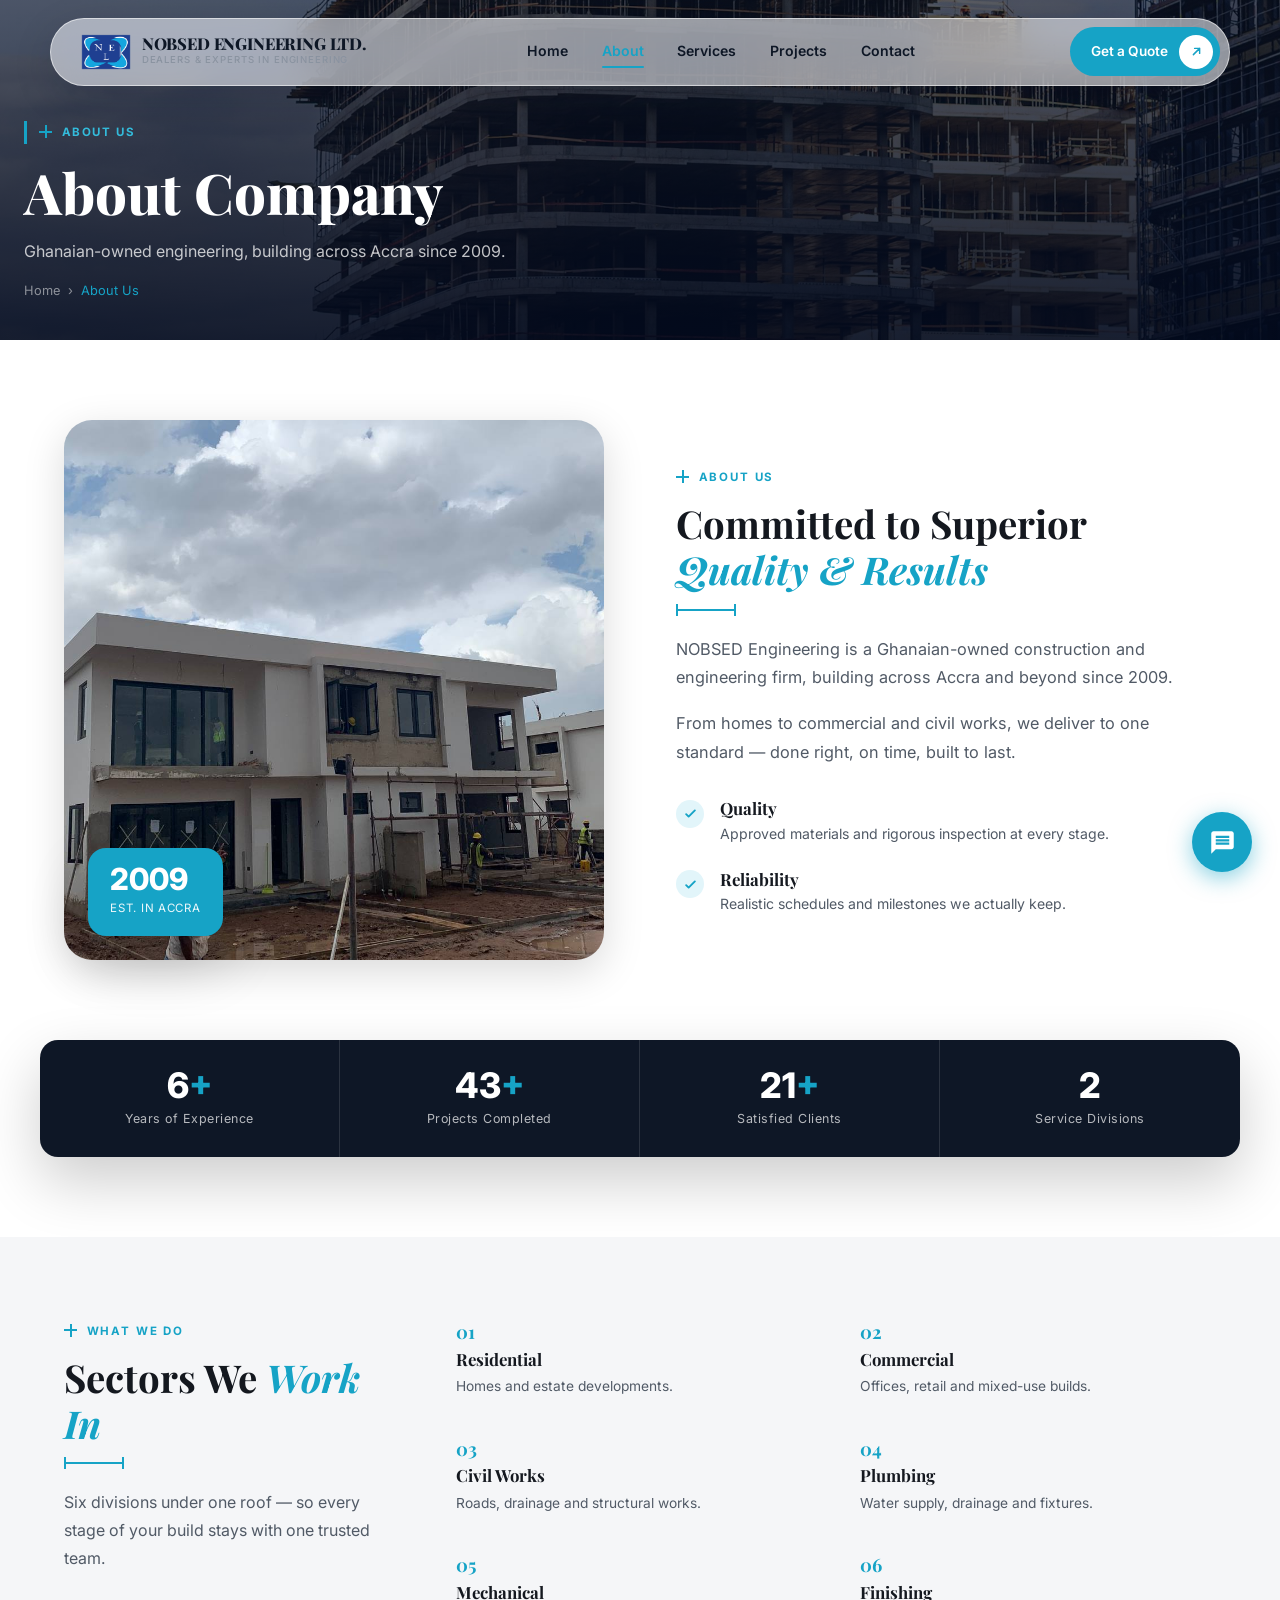
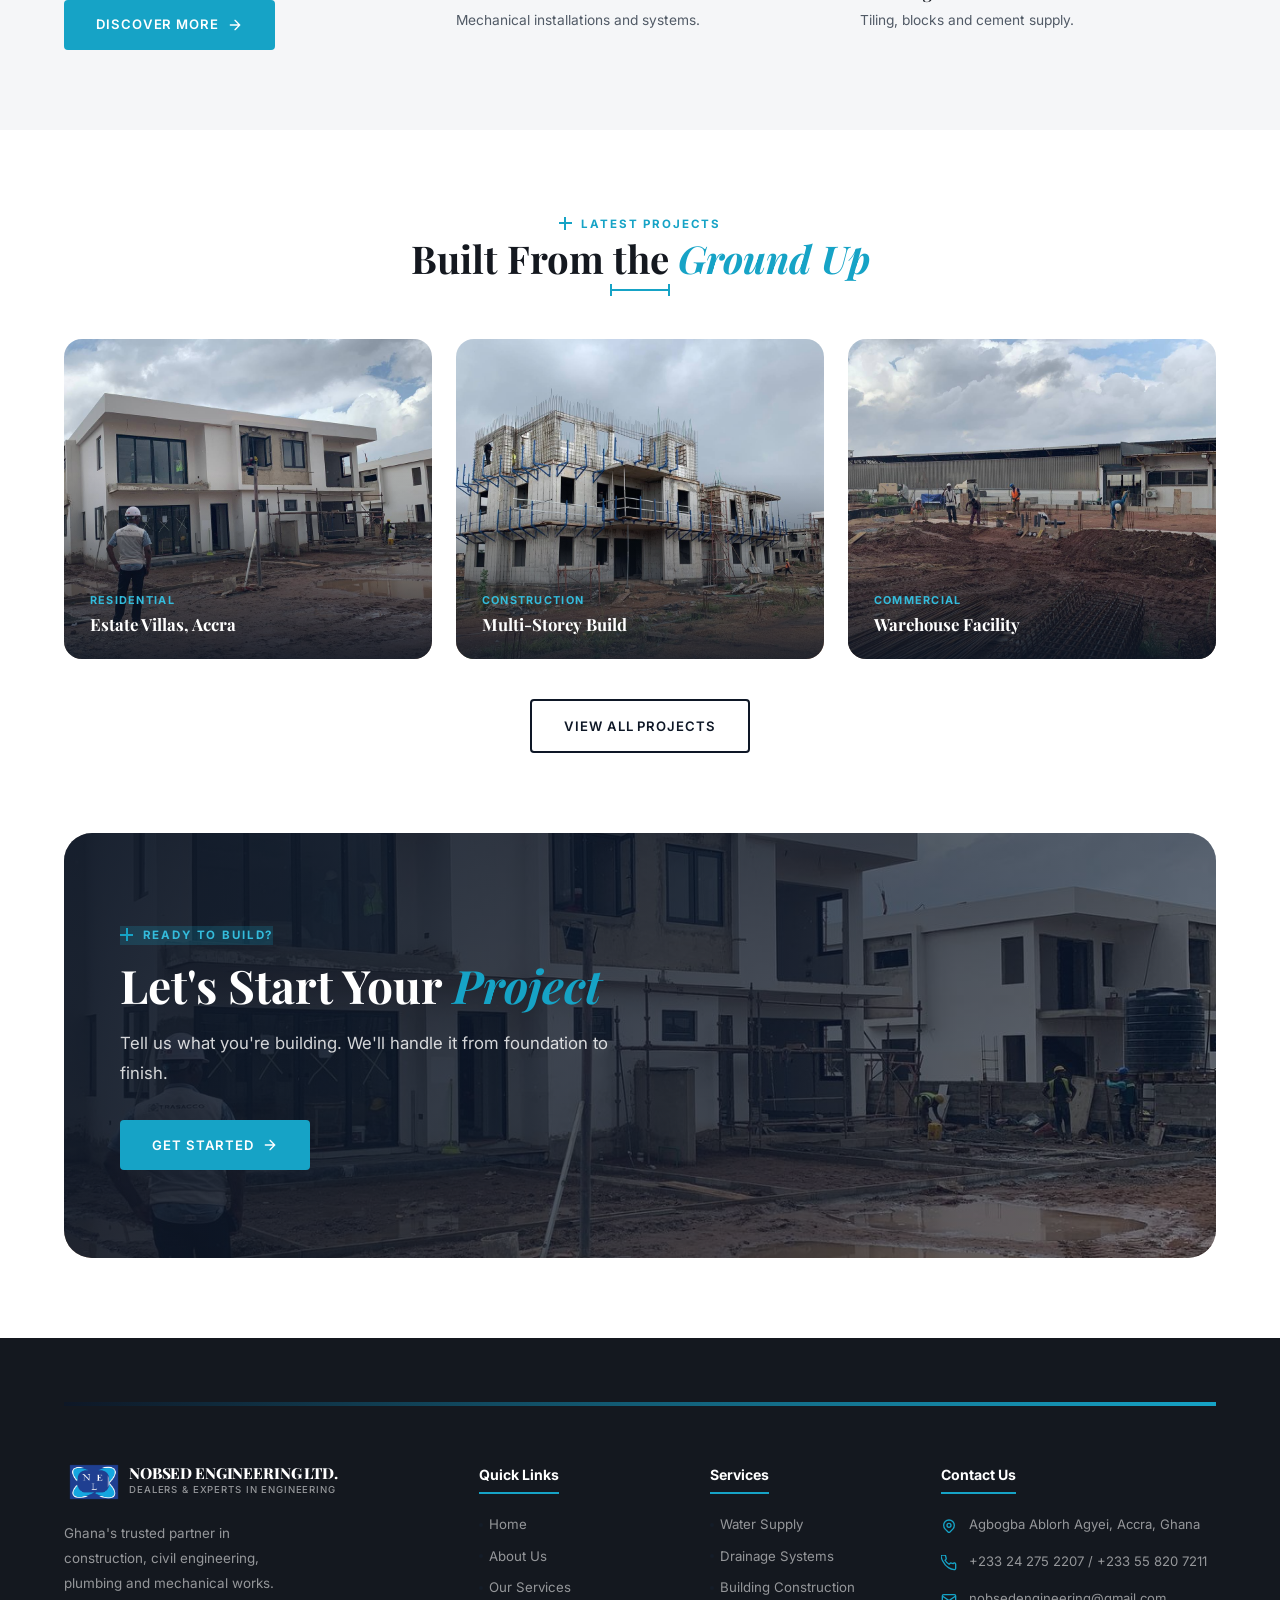
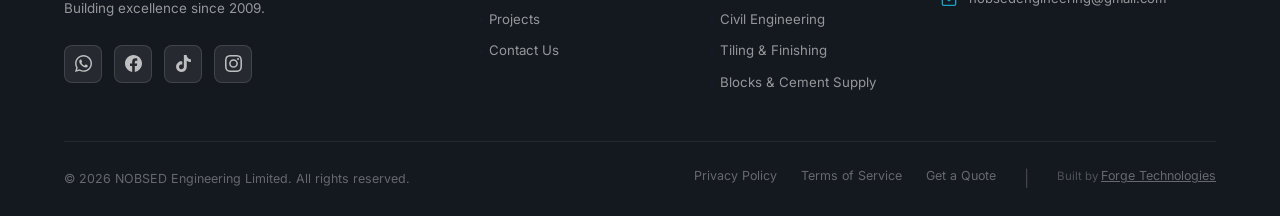
==== commit 183df16b: "SEO foundation + footer: add Blocks & Cement Supply everywhere; robots.txt, sitemap.xml, canonical t" ====
--- a/about.html
+++ b/about.html
@@ -7,6 +7,7 @@
 <meta name="description" content="Learn about NOBSED Engineering Limited — Ghana's trusted construction and engineering company established in Accra in 2009.">
 <link rel="icon" type="image/png" href="images/Logo.png">
 <link rel="stylesheet" href="style.css">
+<link rel="canonical" href="https://ramzy-tla.github.io/Nobsed/about.html">
 <style>
 /* ── ABOUT PAGE (clean, breathing) ── */
 .about-feature { display:grid; grid-template-columns:1fr 1fr; gap:4.5rem; align-items:center; }
@@ -242,7 +243,7 @@
         </div>
       </div>
       <div class="footer-col"><h5>Quick Links</h5><ul><li><a href="index.html">Home</a></li><li><a href="about.html">About Us</a></li><li><a href="services.html">Our Services</a></li><li><a href="portfolio.html">Projects</a></li><li><a href="contact.html">Contact Us</a></li></ul></div>
-      <div class="footer-col"><h5>Services</h5><ul><li><a href="services.html">Water Supply</a></li><li><a href="services.html">Drainage Systems</a></li><li><a href="services.html">Building Construction</a></li><li><a href="services.html">Civil Engineering</a></li><li><a href="services.html">Tiling &amp; Finishing</a></li><li><a href="services.html">Blocks &amp; Cement</a></li></ul></div>
+      <div class="footer-col"><h5>Services</h5><ul><li><a href="services.html">Water Supply</a></li><li><a href="services.html">Drainage Systems</a></li><li><a href="services.html">Building Construction</a></li><li><a href="services.html">Civil Engineering</a></li><li><a href="services.html">Tiling &amp; Finishing</a></li><li><a href="services.html">Blocks &amp; Cement Supply</a></li></ul></div>
       <div class="footer-col">
         <h5>Contact Us</h5>
         <div class="footer-contact-item"><svg viewBox="0 0 24 24"><path d="M17.657 16.657L13.414 20.9a2 2 0 01-2.827 0l-4.244-4.243a8 8 0 1111.314 0z" stroke="#16a3c6" stroke-width="2" fill="none"/><circle cx="12" cy="11" r="3" stroke="#16a3c6" stroke-width="2" fill="none"/></svg><span>Agbogba Ablorh Agyei, Accra, Ghana</span></div>
--- a/style.css
+++ b/style.css
@@ -84,9 +84,15 @@
 .section-dark { background: var(--charcoal); }
 
 /* ── TAG / BADGE ── */
-.tag { display:inline-block; background:transparent; color:var(--blue); font-family:'Inter',sans-serif; font-size:.72rem; font-weight:700; letter-spacing:.14em; text-transform:uppercase; padding:.15rem 0 .15rem .85rem; border-left:3px solid var(--blue); border-radius:0; margin-bottom:.75rem; }
-.tag-gold { color:var(--gold-dark); border-left-color:var(--gold); }
-.divider { width:48px; height:3px; background:var(--blue); border-radius:2px; margin:.6rem 0 1.5rem; }
+/* Eyebrow with a surveyor's crosshair marker */
+.tag { display:inline-block; background:transparent; color:var(--blue); font-family:'Inter',sans-serif; font-size:.72rem; font-weight:700; letter-spacing:.16em; text-transform:uppercase; padding:0; margin-bottom:.85rem; }
+.tag::before { content:''; display:inline-block; vertical-align:middle; width:13px; height:13px; margin:-3px .6rem 0 0; background:linear-gradient(var(--blue),var(--blue)) no-repeat center/100% 2px, linear-gradient(var(--blue),var(--blue)) no-repeat center/2px 100%; }
+.tag-gold { color:var(--blue); }
+/* Blueprint dimension-line divider (end ticks) */
+.divider { position:relative; width:60px; height:2px; background:var(--blue); margin:1rem 0 1.5rem; }
+.divider::before, .divider::after { content:''; position:absolute; top:-5px; width:2px; height:12px; background:var(--blue); }
+.divider::before { left:0; }
+.divider::after { right:0; }
 h1 em, h2 em, h3 em { font-style:italic; color:var(--blue); }
 
 /* ── BUTTONS ── */
@@ -280,9 +286,9 @@
 .fab-ic.call { background:var(--blue); }
 .fab-ic.wa   { background:#25d366; }
 .fab-ic.sms  { background:var(--navy); }
-.fab-ic.inq  { background:var(--gold); }
-.fab-toggle { width:60px; height:60px; border-radius:50%; background:var(--gold); border:none; cursor:pointer; box-shadow:0 6px 22px rgba(22,163,198,.5); display:flex; align-items:center; justify-content:center; transition:transform .25s ease, background .25s ease; align-self:flex-end; animation:waPulse 2.6s ease infinite; }
-.fab-toggle:hover { background:var(--gold-dark); transform:scale(1.06); }
+.fab-ic.inq  { background:var(--blue-mid); }
+.fab-toggle { width:60px; height:60px; border-radius:50%; background:var(--blue); border:none; cursor:pointer; box-shadow:0 6px 22px rgba(22,163,198,.5); display:flex; align-items:center; justify-content:center; transition:transform .25s ease, background .25s ease; align-self:flex-end; animation:waPulse 2.6s ease infinite; }
+.fab-toggle:hover { background:var(--blue-dark); transform:scale(1.06); }
 .fab-toggle svg { width:27px; height:27px; fill:#fff; transition:transform .3s ease; }
 .fab-icon-x { display:none; }
 .fab-contact.open .fab-icon-chat { display:none; }
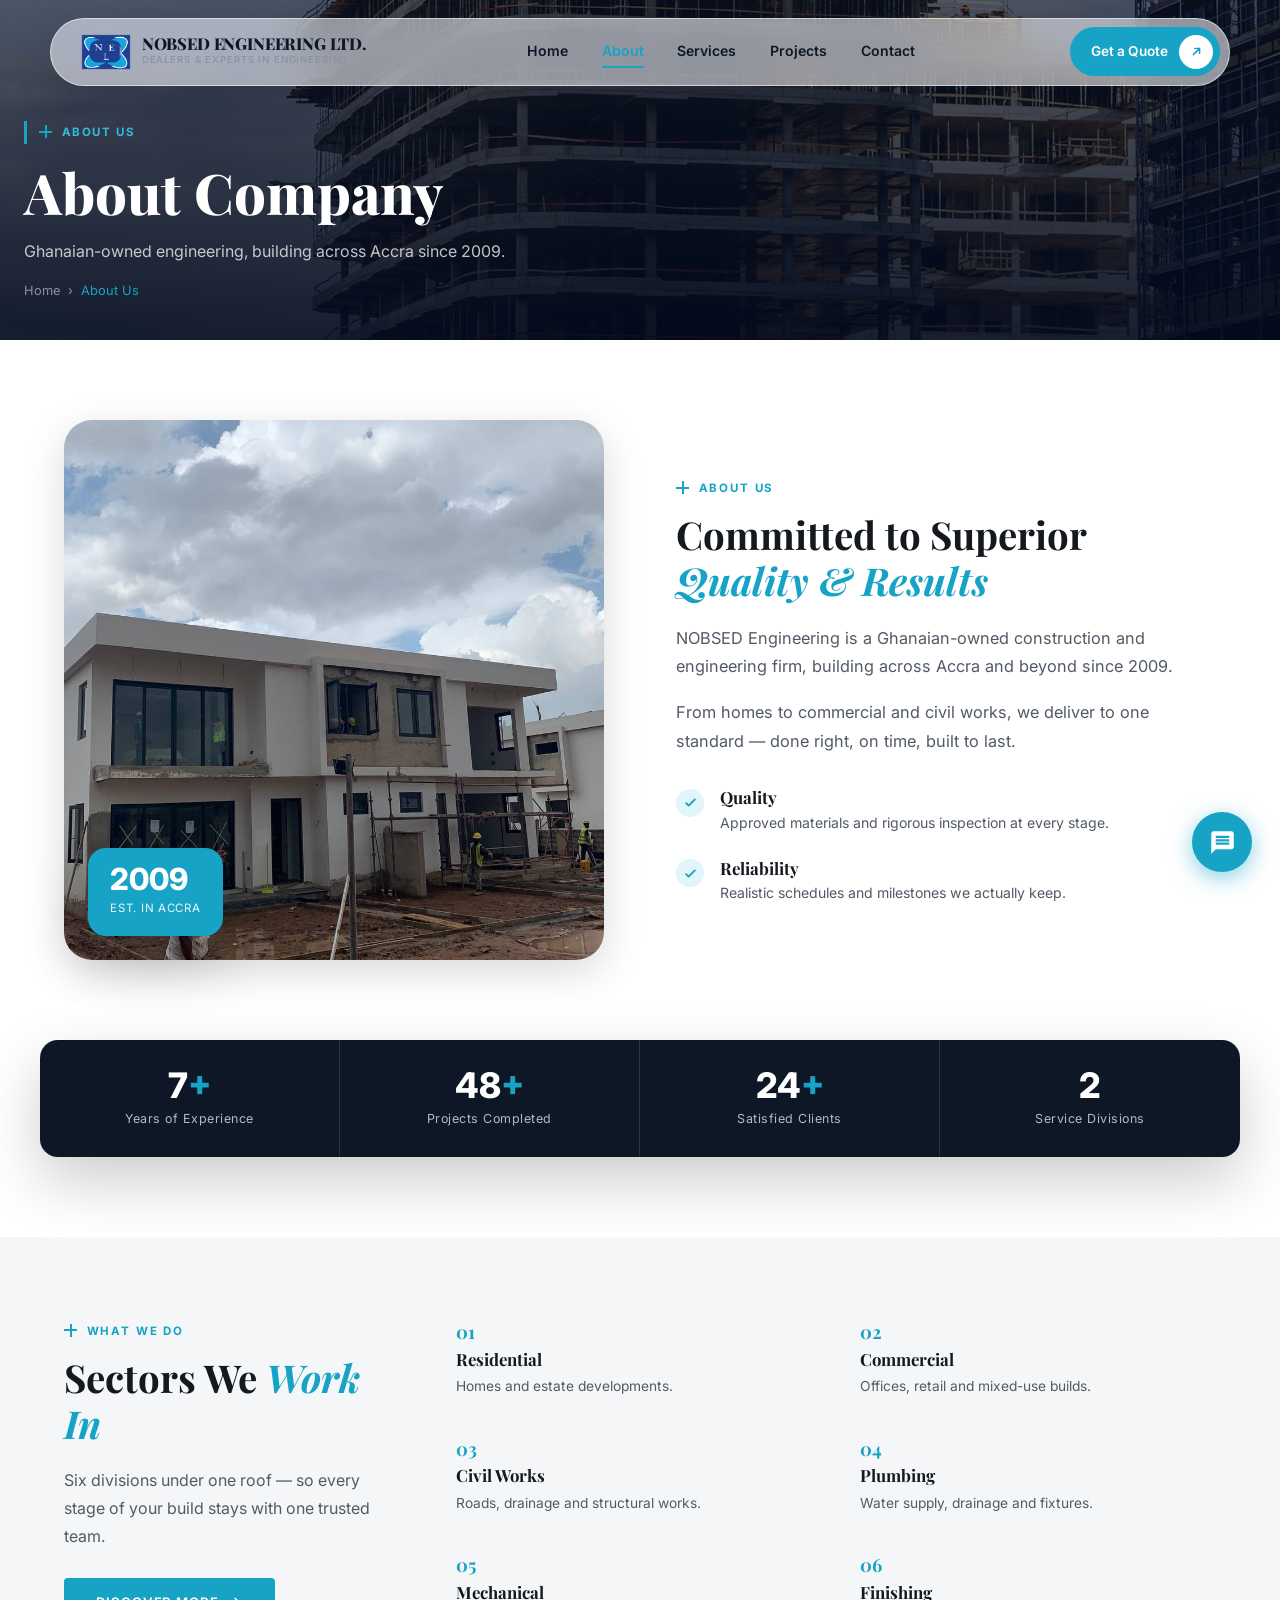
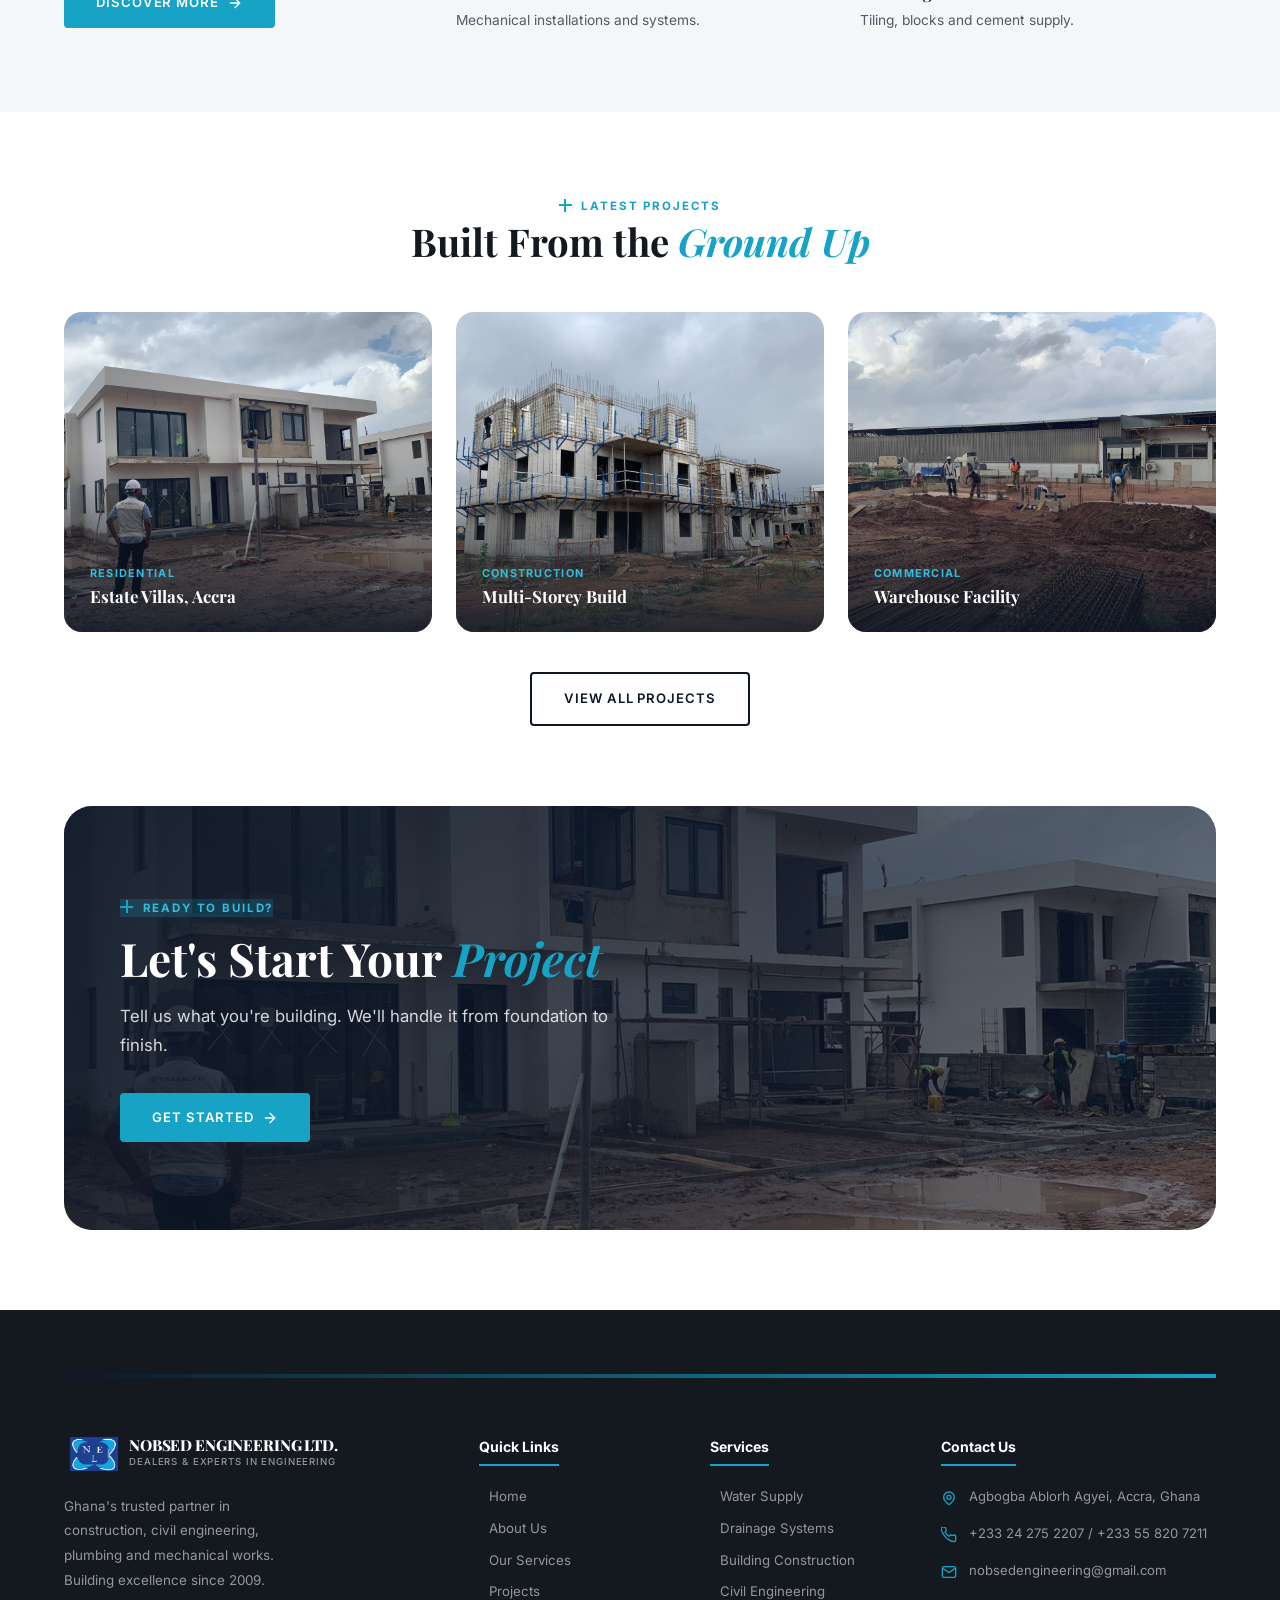
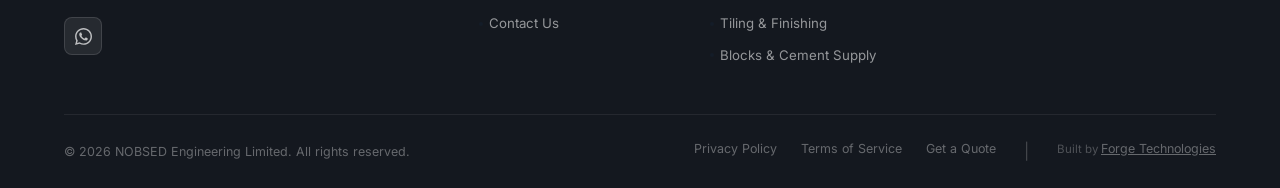
==== commit 99d45760: "Portfolio/trust fixes from review: feature ICGC first, lead with completed, remove dead social links" ====
--- a/about.html
+++ b/about.html
@@ -237,9 +237,9 @@
         <p>Ghana's trusted partner in construction, civil engineering, plumbing and mechanical works. Building excellence since 2009.</p>
         <div class="footer-social">
           <a href="https://wa.me/233242752207" class="social-btn" aria-label="WhatsApp" target="_blank" rel="noopener"><svg viewBox="0 0 24 24"><path d="M17.472 14.382c-.297-.149-1.758-.867-2.03-.967-.273-.099-.471-.148-.67.15-.197.297-.767.966-.94 1.164-.173.199-.347.223-.644.075-.297-.15-1.255-.463-2.39-1.475-.883-.788-1.48-1.761-1.653-2.059-.173-.297-.018-.458.13-.606.134-.133.298-.347.446-.52.149-.174.198-.298.298-.497.099-.198.05-.371-.025-.52-.075-.149-.669-1.612-.916-2.207-.242-.579-.487-.5-.669-.51-.173-.008-.371-.01-.57-.01-.198 0-.52.074-.792.372-.272.297-1.04 1.016-1.04 2.479 0 1.462 1.065 2.875 1.213 3.074.149.198 2.096 3.2 5.077 4.487.709.306 1.262.489 1.694.625.712.227 1.36.195 1.871.118.571-.085 1.758-.719 2.006-1.413.248-.694.248-1.289.173-1.413-.074-.124-.272-.198-.57-.347m-5.421 7.403h-.004a9.87 9.87 0 01-5.031-1.378l-.361-.214-3.741.982.998-3.648-.235-.374a9.86 9.86 0 01-1.51-5.26c.001-5.45 4.436-9.884 9.888-9.884 2.64 0 5.122 1.03 6.988 2.898a9.825 9.825 0 012.893 6.994c-.003 5.45-4.437 9.884-9.885 9.884M20.52 3.449C18.24 1.245 15.24 0 12.045 0 5.463 0 .104 5.334.101 11.892c0 2.096.549 4.142 1.595 5.945L0 24l6.335-1.652a12.062 12.062 0 005.71 1.448h.005c6.585 0 11.946-5.336 11.949-11.896 0-3.176-1.24-6.165-3.495-8.411z"/></svg></a>
-          <a href="#" class="social-btn" aria-label="Facebook" target="_blank" rel="noopener"><svg viewBox="0 0 24 24"><path d="M24 12.073c0-6.627-5.373-12-12-12s-12 5.373-12 12c0 5.99 4.388 10.954 10.125 11.854v-8.385H7.078v-3.47h3.047V9.43c0-3.007 1.792-4.669 4.533-4.669 1.312 0 2.686.235 2.686.235v2.953H15.83c-1.491 0-1.956.925-1.956 1.874v2.25h3.328l-.532 3.47h-2.796v8.385C19.612 23.027 24 18.062 24 12.073z"/></svg></a>
-          <a href="#" class="social-btn" aria-label="TikTok" target="_blank" rel="noopener"><svg viewBox="0 0 24 24"><path d="M12.525.02c1.31-.02 2.61-.01 3.91-.02.08 1.53.63 3.09 1.75 4.17 1.12 1.11 2.7 1.62 4.24 1.79v4.03c-1.44-.05-2.89-.35-4.2-.97-.57-.26-1.1-.59-1.62-.93-.01 2.92.01 5.84-.02 8.75-.08 1.4-.54 2.79-1.35 3.94-1.31 1.92-3.58 3.17-5.91 3.21-1.43.08-2.86-.31-4.08-1.03-2.02-1.19-3.44-3.37-3.65-5.71-.02-.5-.03-1-.01-1.49.18-1.9 1.12-3.72 2.58-4.96 1.66-1.44 3.98-2.13 6.15-1.72.02 1.48-.04 2.96-.04 4.44-.99-.32-2.15-.23-3.02.37-.63.41-1.11 1.04-1.36 1.75-.21.51-.15 1.07-.14 1.61.24 1.64 1.82 3.02 3.5 2.87 1.12-.01 2.19-.66 2.77-1.61.19-.33.4-.67.41-1.06.1-1.79.06-3.57.07-5.36.01-4.03-.01-8.05.02-12.07z"/></svg></a>
-          <a href="#" class="social-btn" aria-label="Instagram" target="_blank" rel="noopener"><svg viewBox="0 0 24 24"><path d="M12 2.163c3.204 0 3.584.012 4.85.07 3.252.148 4.771 1.691 4.919 4.919.058 1.265.069 1.645.069 4.849 0 3.205-.012 3.584-.069 4.849-.149 3.225-1.664 4.771-4.919 4.919-1.266.058-1.644.07-4.85.07-3.204 0-3.584-.012-4.849-.07-3.26-.149-4.771-1.699-4.919-4.92-.058-1.265-.07-1.644-.07-4.849 0-3.204.013-3.583.07-4.849.149-3.227 1.664-4.771 4.919-4.919 1.266-.057 1.645-.069 4.849-.069M12 0C8.741 0 8.333.014 7.053.072 2.695.272.273 2.69.073 7.052.014 8.333 0 8.741 0 12c0 3.259.014 3.668.072 4.948.2 4.358 2.618 6.78 6.98 6.98C8.333 23.986 8.741 24 12 24c3.259 0 3.668-.014 4.948-.072 4.354-.2 6.782-2.618 6.979-6.98.059-1.28.073-1.689.073-4.948 0-3.259-.014-3.667-.072-4.947-.196-4.354-2.617-6.78-6.979-6.98C15.668.014 15.259 0 12 0m0 5.838a6.162 6.162 0 100 12.324 6.162 6.162 0 000-12.324M12 16a4 4 0 110-8 4 4 0 010 8m6.406-11.845a1.44 1.44 0 100 2.881 1.44 1.44 0 000-2.881"/></svg></a>
+
+
+
         </div>
       </div>
       <div class="footer-col"><h5>Quick Links</h5><ul><li><a href="index.html">Home</a></li><li><a href="about.html">About Us</a></li><li><a href="services.html">Our Services</a></li><li><a href="portfolio.html">Projects</a></li><li><a href="contact.html">Contact Us</a></li></ul></div>
--- a/style.css
+++ b/style.css
@@ -88,11 +88,9 @@
 .tag { display:inline-block; background:transparent; color:var(--blue); font-family:'Inter',sans-serif; font-size:.72rem; font-weight:700; letter-spacing:.16em; text-transform:uppercase; padding:0; margin-bottom:.85rem; }
 .tag::before { content:''; display:inline-block; vertical-align:middle; width:13px; height:13px; margin:-3px .6rem 0 0; background:linear-gradient(var(--blue),var(--blue)) no-repeat center/100% 2px, linear-gradient(var(--blue),var(--blue)) no-repeat center/2px 100%; }
 .tag-gold { color:var(--blue); }
-/* Blueprint dimension-line divider (end ticks) */
-.divider { position:relative; width:60px; height:2px; background:var(--blue); margin:1rem 0 1.5rem; }
-.divider::before, .divider::after { content:''; position:absolute; top:-5px; width:2px; height:12px; background:var(--blue); }
-.divider::before { left:0; }
-.divider::after { right:0; }
+/* Divider removed — kept as an invisible spacer to preserve heading rhythm */
+.divider { display:block; height:0; border:0; background:none; margin:.2rem 0 1.25rem; }
+.divider::before, .divider::after { display:none; }
 h1 em, h2 em, h3 em { font-style:italic; color:var(--blue); }
 
 /* ── BUTTONS ── */
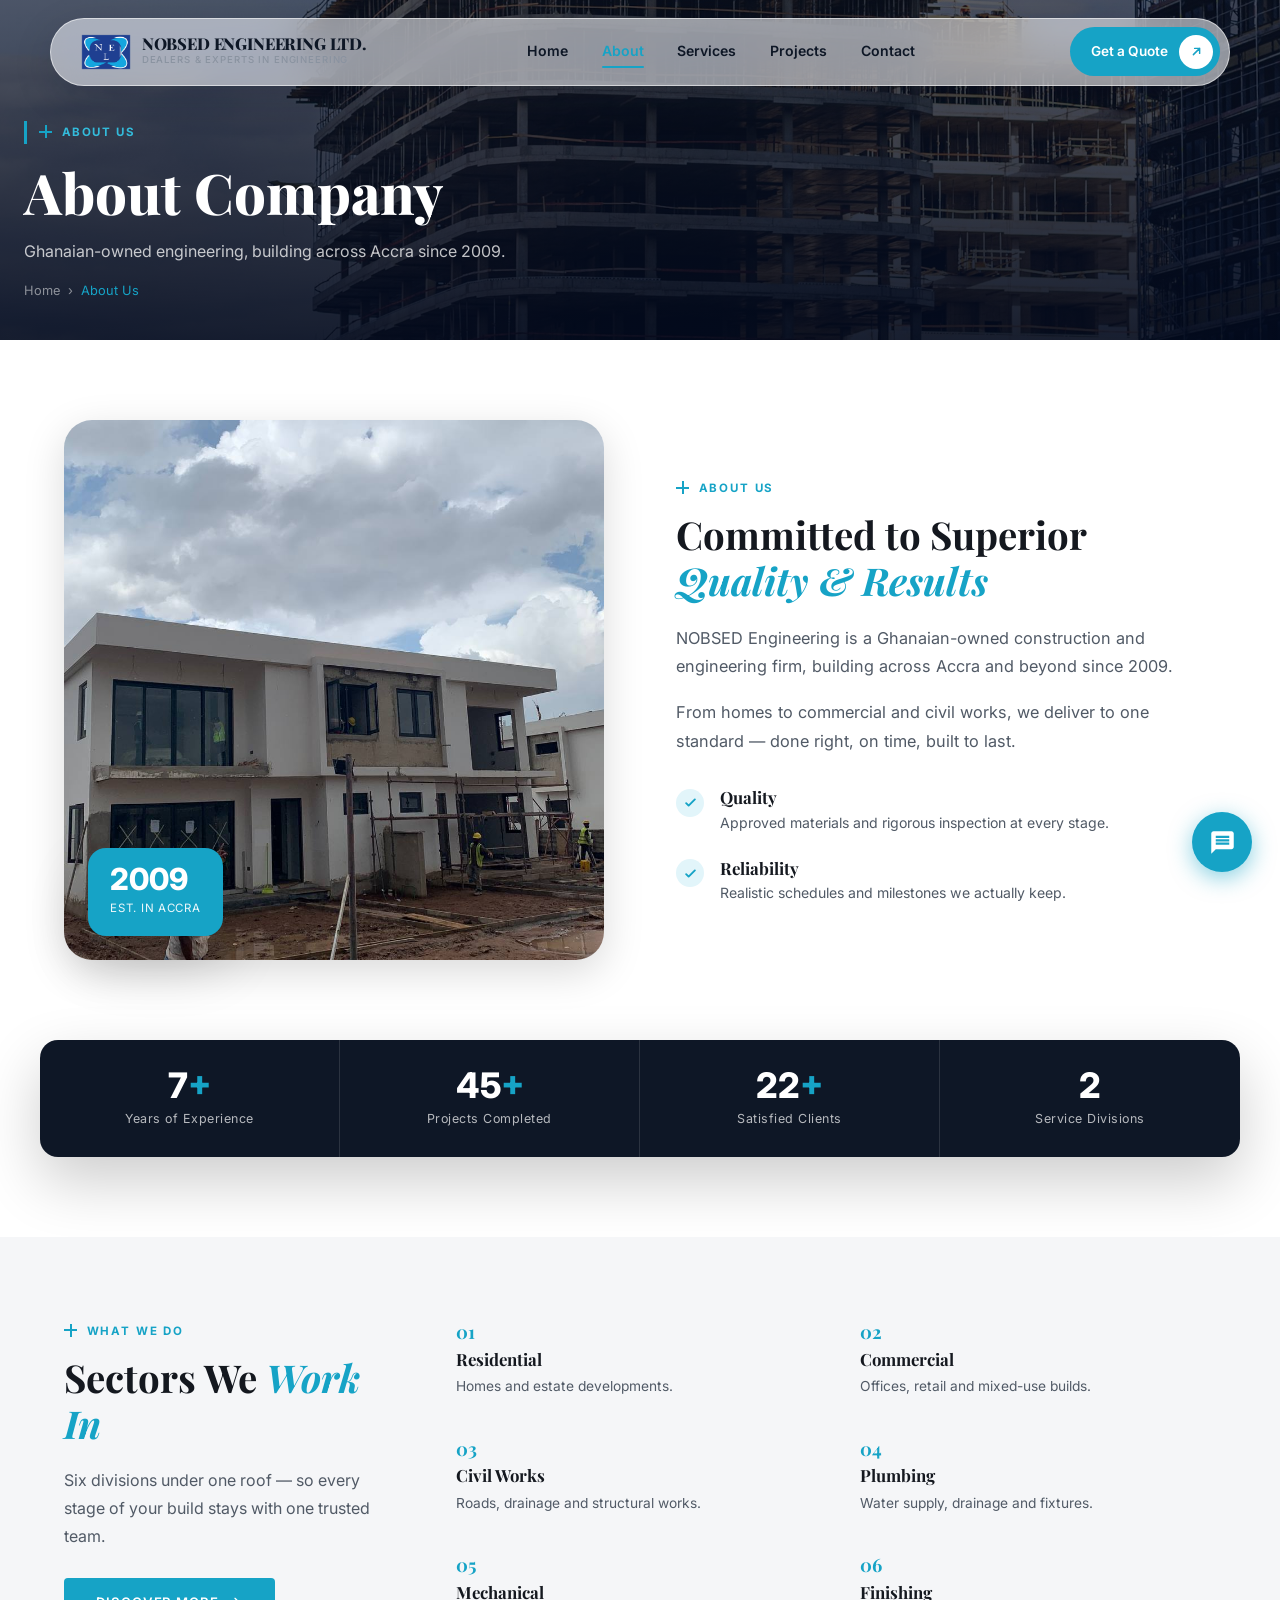
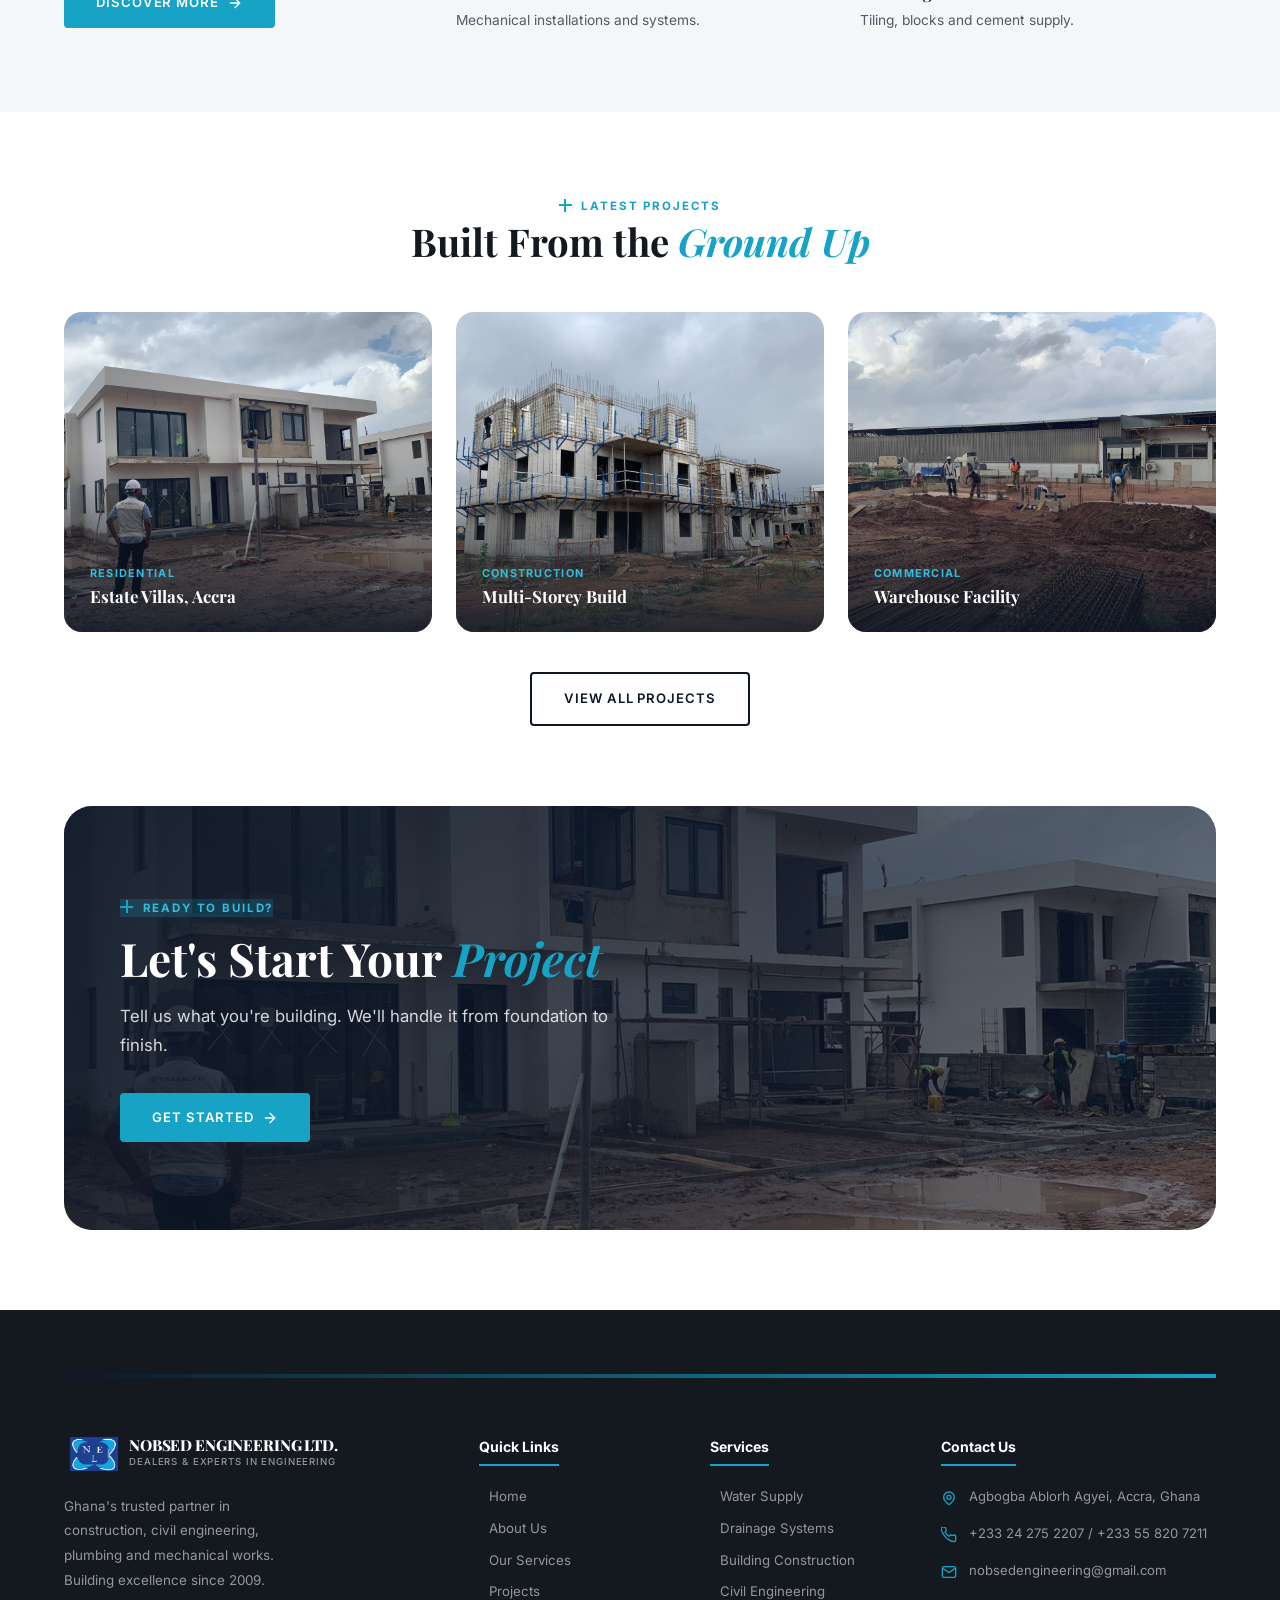
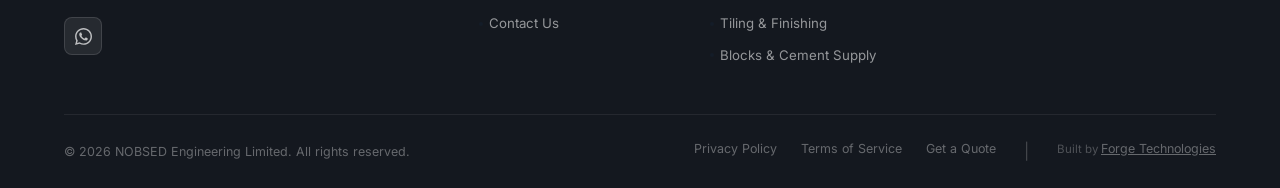
==== commit bfc64a4a: "Connect custom domain: point all URLs to nobsedengineering.com + add CNAME Co-Authored-By: Claude Op" ====
--- a/about.html
+++ b/about.html
@@ -7,7 +7,7 @@
 <meta name="description" content="Learn about NOBSED Engineering Limited — Ghana's trusted construction and engineering company established in Accra in 2009.">
 <link rel="icon" type="image/png" href="images/Logo.png">
 <link rel="stylesheet" href="style.css">
-<link rel="canonical" href="https://ramzy-tla.github.io/Nobsed/about.html">
+<link rel="canonical" href="https://nobsedengineering.com/about.html">
 <style>
 /* ── ABOUT PAGE (clean, breathing) ── */
 .about-feature { display:grid; grid-template-columns:1fr 1fr; gap:4.5rem; align-items:center; }
@@ -60,10 +60,10 @@
   <!-- Open Graph / Social Share -->
   <meta property="og:type" content="website">
   <meta property="og:site_name" content="NOBSED Engineering Ltd">
-  <meta property="og:url" content="https://ramzy-tla.github.io/Nobsed/about.html">
+  <meta property="og:url" content="https://nobsedengineering.com/about.html">
   <meta property="og:title" content="About Us — NOBSED Engineering Ltd">
   <meta property="og:description" content="16+ years of engineering excellence in Ghana. Meet the team behind NOBSED Engineering Limited, Accra's trusted construction and plumbing specialists.">
-  <meta property="og:image" content="https://ramzy-tla.github.io/Nobsed/images/og-preview.jpg">
+  <meta property="og:image" content="https://nobsedengineering.com/images/og-preview.jpg">
   <meta property="og:image:width" content="1200">
   <meta property="og:image:height" content="630">
   <meta property="og:locale" content="en_GH">
@@ -71,7 +71,7 @@
   <meta name="twitter:card" content="summary_large_image">
   <meta name="twitter:title" content="About Us — NOBSED Engineering Ltd">
   <meta name="twitter:description" content="16+ years of engineering excellence in Ghana. Meet the team behind NOBSED Engineering Limited, Accra's trusted construction and plumbing specialists.">
-  <meta name="twitter:image" content="https://ramzy-tla.github.io/Nobsed/images/og-preview.jpg">
+  <meta name="twitter:image" content="https://nobsedengineering.com/images/og-preview.jpg">
 </head>
 <body>
 
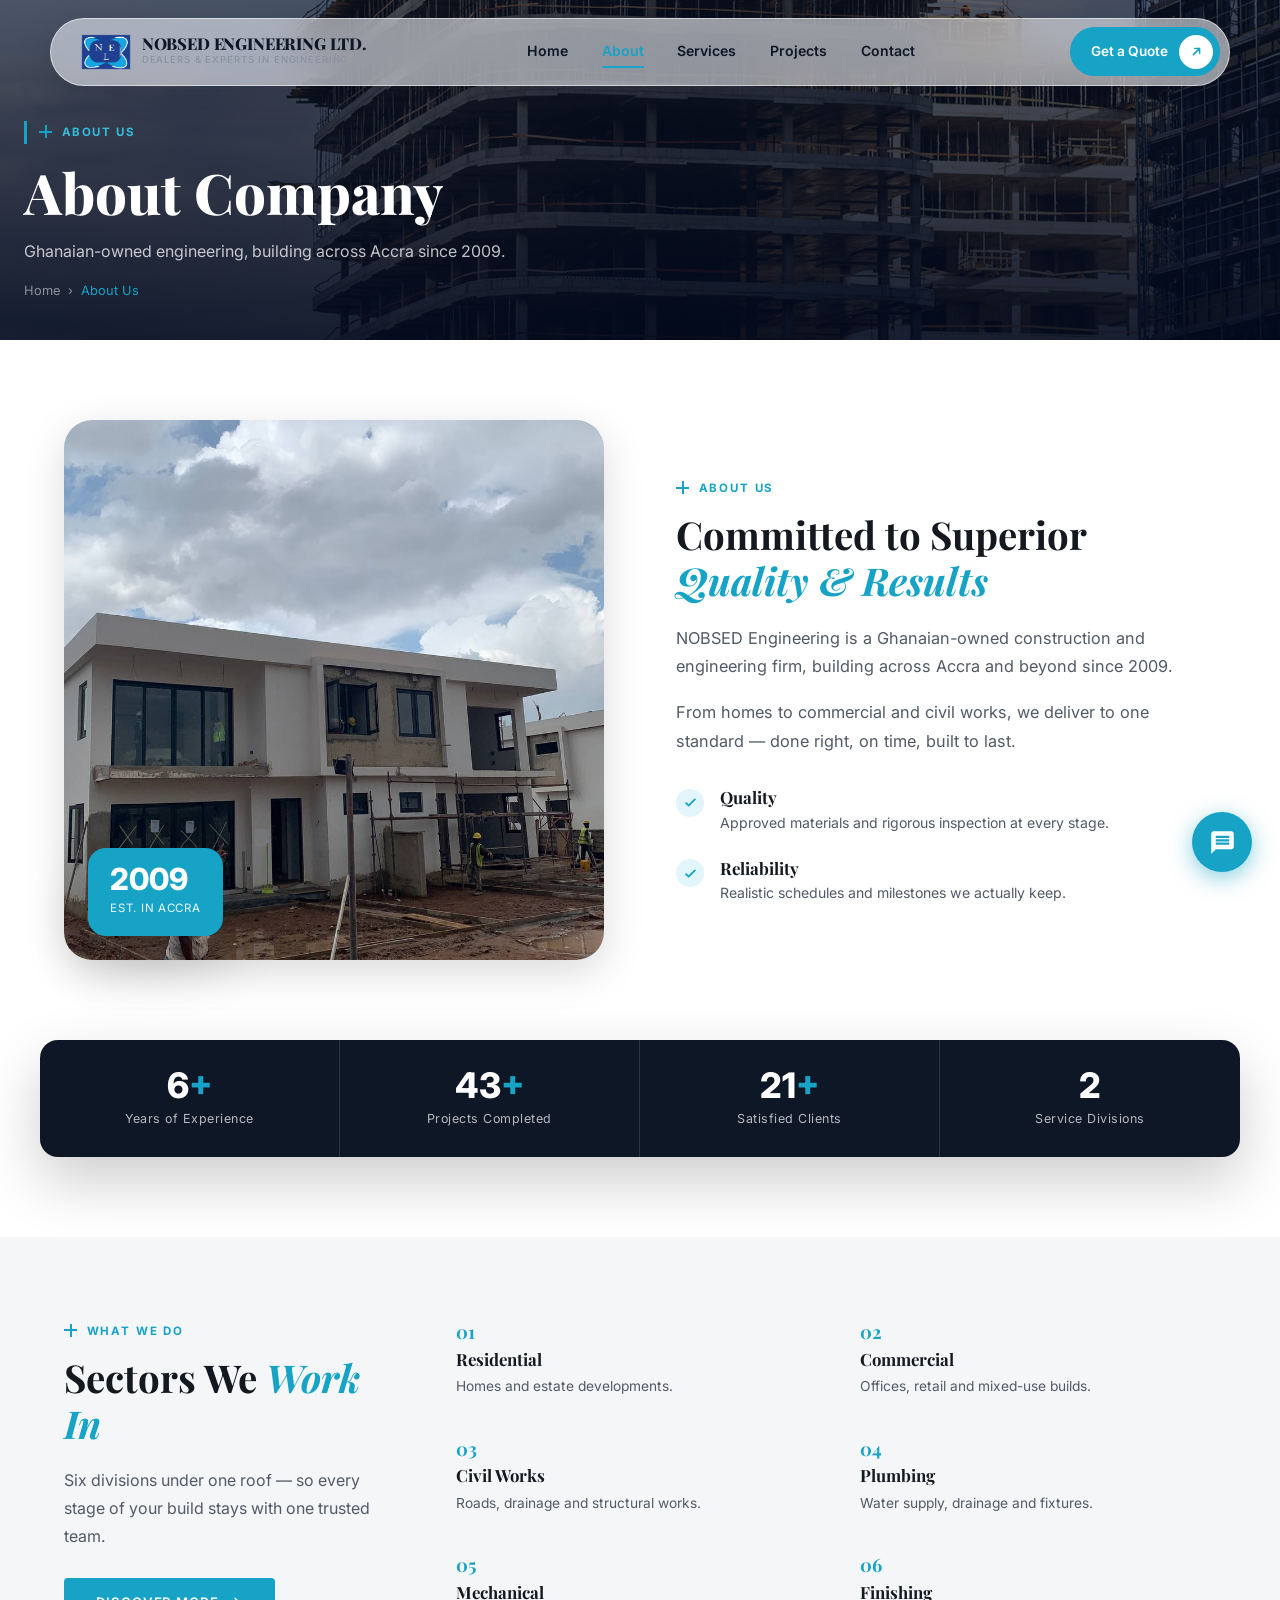
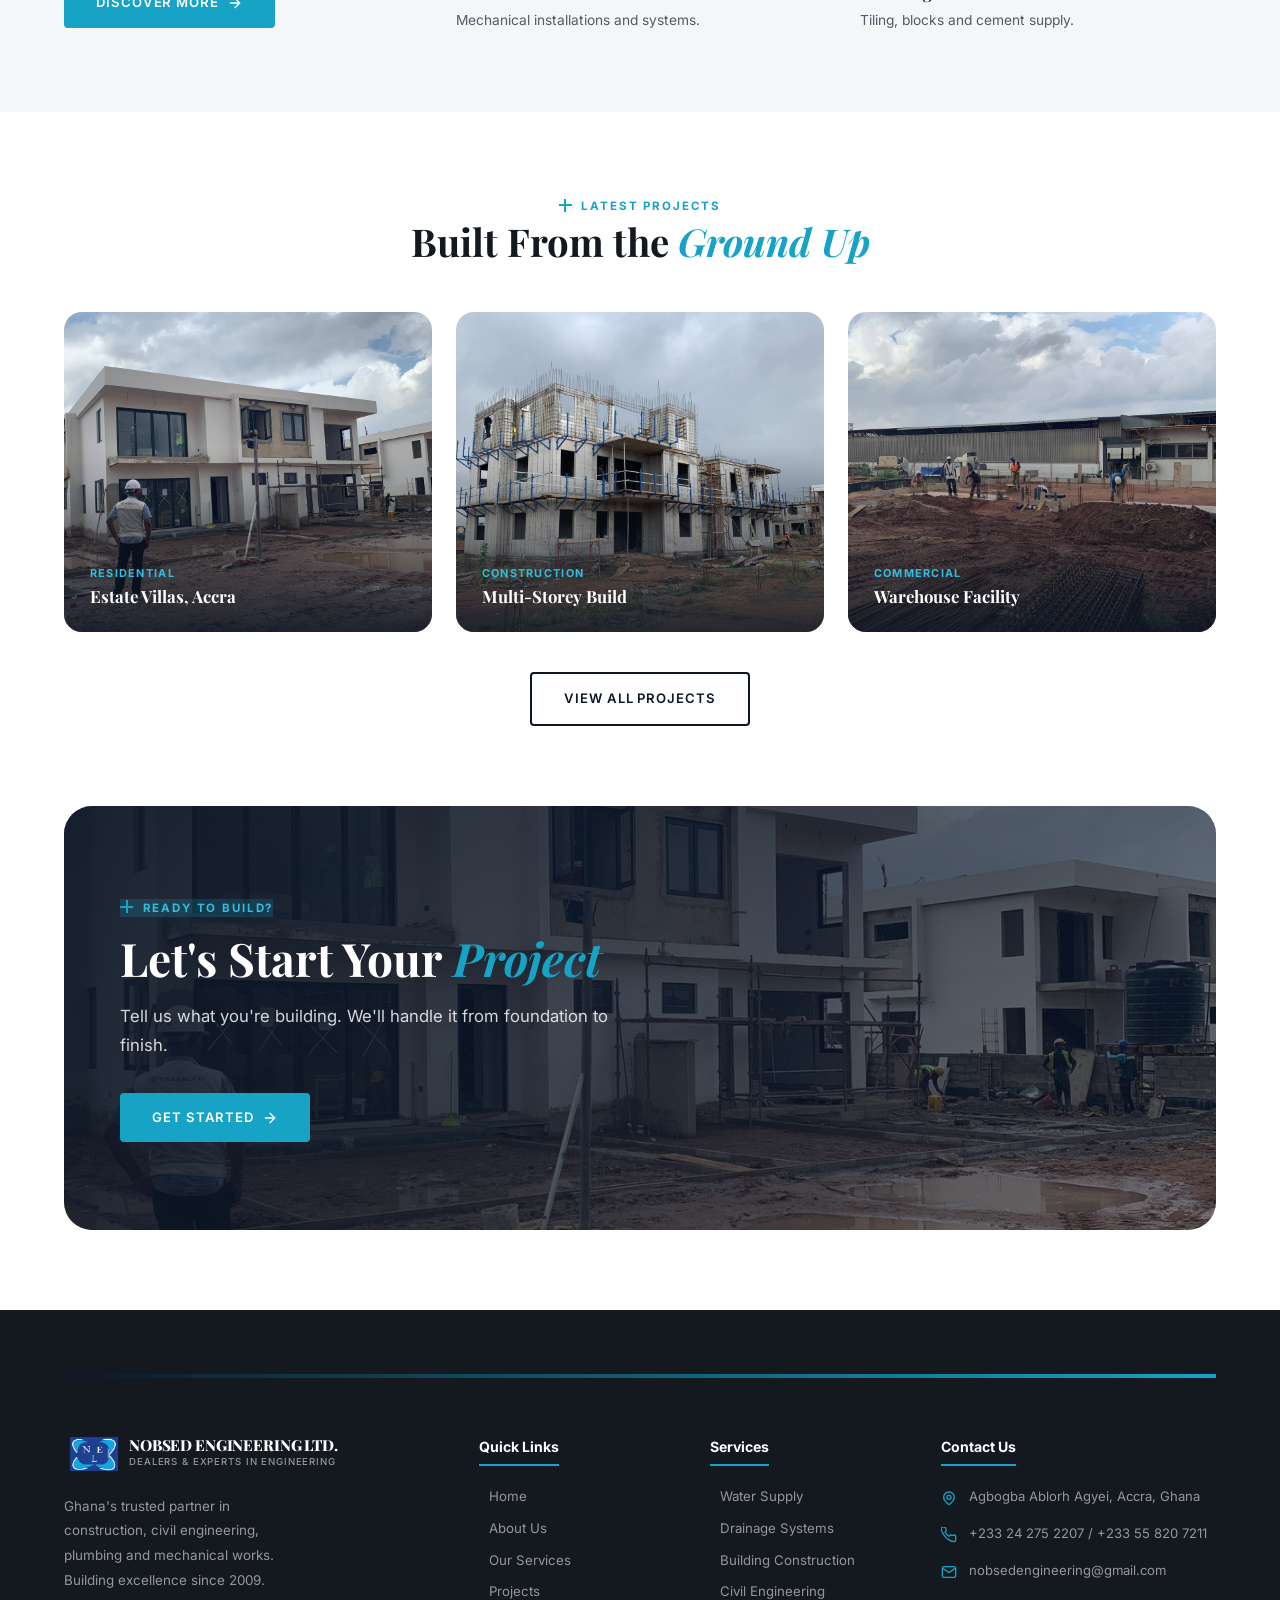
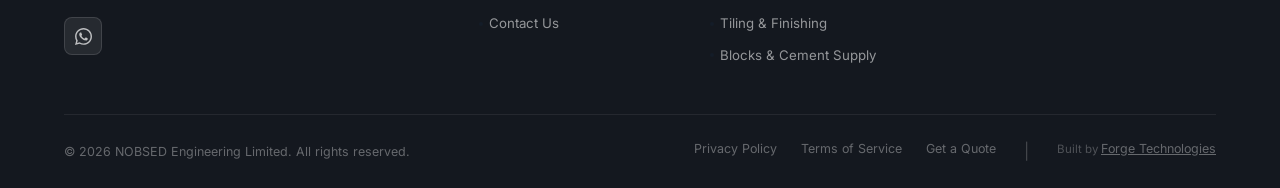
==== commit 7944c4cd: "Clean URLs: drop .html from all internal links + canonical/sitemap (GitHub Pages serves extension-le" ====
--- a/about.html
+++ b/about.html
@@ -7,7 +7,7 @@
 <meta name="description" content="Learn about NOBSED Engineering Limited — Ghana's trusted construction and engineering company established in Accra in 2009.">
 <link rel="icon" type="image/png" href="images/Logo.png">
 <link rel="stylesheet" href="style.css">
-<link rel="canonical" href="https://nobsedengineering.com/about.html">
+<link rel="canonical" href="https://nobsedengineering.com/about">
 <style>
 /* ── ABOUT PAGE (clean, breathing) ── */
 .about-feature { display:grid; grid-template-columns:1fr 1fr; gap:4.5rem; align-items:center; }
@@ -60,7 +60,7 @@
   <!-- Open Graph / Social Share -->
   <meta property="og:type" content="website">
   <meta property="og:site_name" content="NOBSED Engineering Ltd">
-  <meta property="og:url" content="https://nobsedengineering.com/about.html">
+  <meta property="og:url" content="https://nobsedengineering.com/about">
   <meta property="og:title" content="About Us — NOBSED Engineering Ltd">
   <meta property="og:description" content="16+ years of engineering excellence in Ghana. Meet the team behind NOBSED Engineering Limited, Accra's trusted construction and plumbing specialists.">
   <meta property="og:image" content="https://nobsedengineering.com/images/og-preview.jpg">
@@ -78,7 +78,7 @@
 <!-- NAVBAR -->
 <nav id="navbar">
   <div class="nav-inner">
-    <a href="index.html" class="nav-logo">
+    <a href="/" class="nav-logo">
       <img src="images/Logo.png" alt="NOBSED Engineering Logo" class="nav-logo-img">
       <div class="nav-logo-text">
         <span class="nav-logo-name">NOBSED ENGINEERING LTD.</span>
@@ -86,21 +86,21 @@
       </div>
     </a>
     <div class="nav-links">
-      <a href="index.html" class="nav-link">Home</a>
-      <a href="about.html" class="nav-link active">About</a>
-      <a href="services.html" class="nav-link">Services</a>
-      <a href="portfolio.html" class="nav-link">Projects</a>
-      <a href="contact.html" class="nav-link">Contact</a>
-    </div>
-    <a href="contact.html" class="nav-cta">Get a Quote<span class="cta-ico"><svg viewBox="0 0 24 24"><path d="M7 17L17 7M9 7h8v8" stroke-linecap="round" stroke-linejoin="round"/></svg></span></a>
+      <a href="/" class="nav-link">Home</a>
+      <a href="about" class="nav-link active">About</a>
+      <a href="services" class="nav-link">Services</a>
+      <a href="portfolio" class="nav-link">Projects</a>
+      <a href="contact" class="nav-link">Contact</a>
+    </div>
+    <a href="contact" class="nav-cta">Get a Quote<span class="cta-ico"><svg viewBox="0 0 24 24"><path d="M7 17L17 7M9 7h8v8" stroke-linecap="round" stroke-linejoin="round"/></svg></span></a>
     <div class="hamburger" id="hamburger"><span></span><span></span><span></span></div>
   </div>
 </nav>
 <div class="mobile-nav" id="mobileNav">
   <div class="mobile-nav-logo"><img src="images/Logo.png" alt="NEL Logo"><span>NOBSED Engineering</span></div>
   <span class="mobile-nav-close" id="mobileClose">&times;</span>
-  <a href="index.html">Home</a><a href="about.html">About Us</a><a href="services.html">Services</a><a href="portfolio.html">Projects</a><a href="contact.html">Contact</a>
-  <a href="contact.html" class="btn btn-gold" style="margin-top:1rem">Get a Free Quote</a>
+  <a href="/">Home</a><a href="about">About Us</a><a href="services">Services</a><a href="portfolio">Projects</a><a href="contact">Contact</a>
+  <a href="contact" class="btn btn-gold" style="margin-top:1rem">Get a Free Quote</a>
 </div>
 
 <!-- PAGE HERO -->
@@ -111,7 +111,7 @@
     <div class="tag">About Us</div>
     <h1>About Company</h1>
     <p>Ghanaian-owned engineering, building across Accra since 2009.</p>
-    <div class="breadcrumb"><a href="index.html">Home</a><span class="breadcrumb-sep">›</span><span class="current">About Us</span></div>
+    <div class="breadcrumb"><a href="/">Home</a><span class="breadcrumb-sep">›</span><span class="current">About Us</span></div>
   </div>
 </div>
 
@@ -165,7 +165,7 @@
         <h2>Sectors We <em>Work In</em></h2>
         <div class="divider"></div>
         <p style="color:var(--mid);margin-bottom:1.75rem">Six divisions under one roof — so every stage of your build stays with one trusted team.</p>
-        <a href="services.html" class="btn btn-teal">Discover More
+        <a href="services" class="btn btn-teal">Discover More
           <svg width="16" height="16" viewBox="0 0 24 24" fill="none"><path d="M5 12h14M12 5l7 7-7 7" stroke="#fff" stroke-width="2" stroke-linecap="round"/></svg></a>
       </div>
       <div class="sector-list reveal right">
@@ -189,21 +189,21 @@
       <div class="divider" style="margin:0 auto"></div>
     </div>
     <div class="latest-grid">
-      <a href="portfolio.html" class="latest-card reveal">
+      <a href="portfolio" class="latest-card reveal">
         <img src="images/proj-villa.jpg" alt="Completed residential development" loading="lazy">
         <div class="latest-cap"><div class="cat">Residential</div><h4>Estate Villas, Accra</h4></div>
       </a>
-      <a href="portfolio.html" class="latest-card reveal d1">
+      <a href="portfolio" class="latest-card reveal d1">
         <img src="images/proj-multistorey.jpg" alt="Multi-storey building under construction" loading="lazy">
         <div class="latest-cap"><div class="cat">Construction</div><h4>Multi-Storey Build</h4></div>
       </a>
-      <a href="portfolio.html" class="latest-card reveal d2">
+      <a href="portfolio" class="latest-card reveal d2">
         <img src="images/proj-warehouse.jpg" alt="Industrial warehouse structure" loading="lazy">
         <div class="latest-cap"><div class="cat">Commercial</div><h4>Warehouse Facility</h4></div>
       </a>
     </div>
     <div style="text-align:center;margin-top:2.5rem" class="reveal">
-      <a href="portfolio.html" class="btn btn-outline">View All Projects</a>
+      <a href="portfolio" class="btn btn-outline">View All Projects</a>
     </div>
   </div>
 </section>
@@ -217,7 +217,7 @@
         <div class="tag" style="background:rgba(22,163,198,.2);color:var(--blue-mid);border:none">Ready to Build?</div>
         <h2>Let's Start Your <em>Project</em></h2>
         <p>Tell us what you're building. We'll handle it from foundation to finish.</p>
-        <a href="contact.html" class="btn btn-teal">Get Started
+        <a href="contact" class="btn btn-teal">Get Started
           <svg width="16" height="16" viewBox="0 0 24 24" fill="none"><path d="M5 12h14M12 5l7 7-7 7" stroke="#fff" stroke-width="2" stroke-linecap="round"/></svg></a>
       </div>
     </div>
@@ -230,7 +230,7 @@
     <div class="footer-accent-bar"></div>
     <div class="footer-top">
       <div class="footer-brand">
-        <a href="index.html" class="nav-logo" style="margin-bottom:1.25rem">
+        <a href="/" class="nav-logo" style="margin-bottom:1.25rem">
           <img src="images/Logo.png" alt="NEL Logo" class="nav-logo-img">
           <div class="nav-logo-text"><span class="nav-logo-name">NOBSED ENGINEERING LTD.</span><span class="nav-logo-sub">Dealers &amp; Experts in Engineering</span></div>
         </a>
@@ -242,8 +242,8 @@
 
         </div>
       </div>
-      <div class="footer-col"><h5>Quick Links</h5><ul><li><a href="index.html">Home</a></li><li><a href="about.html">About Us</a></li><li><a href="services.html">Our Services</a></li><li><a href="portfolio.html">Projects</a></li><li><a href="contact.html">Contact Us</a></li></ul></div>
-      <div class="footer-col"><h5>Services</h5><ul><li><a href="services.html">Water Supply</a></li><li><a href="services.html">Drainage Systems</a></li><li><a href="services.html">Building Construction</a></li><li><a href="services.html">Civil Engineering</a></li><li><a href="services.html">Tiling &amp; Finishing</a></li><li><a href="services.html">Blocks &amp; Cement Supply</a></li></ul></div>
+      <div class="footer-col"><h5>Quick Links</h5><ul><li><a href="/">Home</a></li><li><a href="about">About Us</a></li><li><a href="services">Our Services</a></li><li><a href="portfolio">Projects</a></li><li><a href="contact">Contact Us</a></li></ul></div>
+      <div class="footer-col"><h5>Services</h5><ul><li><a href="services">Water Supply</a></li><li><a href="services">Drainage Systems</a></li><li><a href="services">Building Construction</a></li><li><a href="services">Civil Engineering</a></li><li><a href="services">Tiling &amp; Finishing</a></li><li><a href="services">Blocks &amp; Cement Supply</a></li></ul></div>
       <div class="footer-col">
         <h5>Contact Us</h5>
         <div class="footer-contact-item"><svg viewBox="0 0 24 24"><path d="M17.657 16.657L13.414 20.9a2 2 0 01-2.827 0l-4.244-4.243a8 8 0 1111.314 0z" stroke="#16a3c6" stroke-width="2" fill="none"/><circle cx="12" cy="11" r="3" stroke="#16a3c6" stroke-width="2" fill="none"/></svg><span>Agbogba Ablorh Agyei, Accra, Ghana</span></div>
@@ -251,7 +251,7 @@
         <div class="footer-contact-item"><svg viewBox="0 0 24 24"><path d="M4 4h16c1.1 0 2 .9 2 2v12c0 1.1-.9 2-2 2H4c-1.1 0-2-.9-2-2V6c0-1.1.9-2 2-2z" stroke="#16a3c6" stroke-width="2" fill="none"/><path d="M22 6l-10 7L2 6" stroke="#16a3c6" stroke-width="2" fill="none"/></svg><a href="mailto:nobsedengineering@gmail.com">nobsedengineering@gmail.com</a></div>
       </div>
     </div>
-    <div class="footer-bottom"><p>&copy; 2026 NOBSED Engineering Limited. All rights reserved.</p><div class="footer-bottom-links"><a href="privacy.html">Privacy Policy</a><a href="terms.html">Terms of Service</a><a href="contact.html">Get a Quote</a><span style="color:rgba(255,255,255,.2);margin:0 .25rem">|</span><span style="color:rgba(255,255,255,.25);font-size:.72rem">Built by <a href="#" style="color:rgba(255,255,255,.35);text-decoration:underline">Forge Technologies</a></span></div></div>
+    <div class="footer-bottom"><p>&copy; 2026 NOBSED Engineering Limited. All rights reserved.</p><div class="footer-bottom-links"><a href="privacy">Privacy Policy</a><a href="terms">Terms of Service</a><a href="contact">Get a Quote</a><span style="color:rgba(255,255,255,.2);margin:0 .25rem">|</span><span style="color:rgba(255,255,255,.25);font-size:.72rem">Built by <a href="#" style="color:rgba(255,255,255,.35);text-decoration:underline">Forge Technologies</a></span></div></div>
   </div>
 </footer>
 <!-- Floating contact widget (free, native — Call / WhatsApp / SMS / Inquire) -->
@@ -260,7 +260,7 @@
     <a href="tel:+233242752207" class="fab-item"><span class="fab-label">Call</span><span class="fab-ic call"><svg viewBox="0 0 24 24"><path d="M6.62 10.79c1.44 2.83 3.76 5.14 6.59 6.59l2.2-2.2c.27-.27.67-.36 1.02-.24 1.12.37 2.33.57 3.57.57.55 0 1 .45 1 1V20c0 .55-.45 1-1 1-9.39 0-17-7.61-17-17 0-.55.45-1 1-1H8c.55 0 1 .45 1 1 0 1.25.2 2.45.57 3.57.11.35.03.74-.25 1.02l-2.2 2.2z"/></svg></span></a>
     <a href="https://wa.me/233242752207" target="_blank" rel="noopener" class="fab-item"><span class="fab-label">WhatsApp</span><span class="fab-ic wa"><svg viewBox="0 0 24 24"><path d="M17.472 14.382c-.297-.149-1.758-.867-2.03-.967-.273-.099-.471-.148-.67.15-.197.297-.767.966-.94 1.164-.173.199-.347.223-.644.075-.297-.15-1.255-.463-2.39-1.475-.883-.788-1.48-1.761-1.653-2.059-.173-.297-.018-.458.13-.606.134-.133.298-.347.446-.52.149-.174.198-.298.298-.497.099-.198.05-.371-.025-.52-.075-.149-.669-1.612-.916-2.207-.242-.579-.487-.5-.669-.51-.173-.008-.371-.01-.57-.01-.198 0-.52.074-.792.372-.272.297-1.04 1.016-1.04 2.479 0 1.462 1.065 2.875 1.213 3.074.149.198 2.096 3.2 5.077 4.487.709.306 1.262.489 1.694.625.712.227 1.36.195 1.871.118.571-.085 1.758-.719 2.006-1.413.248-.694.248-1.289.173-1.413-.074-.124-.272-.198-.57-.347m-5.421 7.403h-.004a9.87 9.87 0 01-5.031-1.378l-.361-.214-3.741.982.998-3.648-.235-.374a9.86 9.86 0 01-1.51-5.26c.001-5.45 4.436-9.884 9.888-9.884 2.64 0 5.122 1.03 6.988 2.898a9.825 9.825 0 012.893 6.994c-.003 5.45-4.437 9.884-9.885 9.884M20.52 3.449C18.24 1.245 15.24 0 12.045 0 5.463 0 .104 5.334.101 11.892c0 2.096.549 4.142 1.595 5.945L0 24l6.335-1.652a12.062 12.062 0 005.71 1.448h.005c6.585 0 11.946-5.336 11.949-11.896 0-3.176-1.24-6.165-3.495-8.411z"/></svg></span></a>
     <a href="sms:+233242752207" class="fab-item"><span class="fab-label">SMS</span><span class="fab-ic sms"><svg viewBox="0 0 24 24"><path d="M20 2H4c-1.1 0-2 .9-2 2v18l4-4h14c1.1 0 2-.9 2-2V4c0-1.1-.9-2-2-2zm-9 9H9V9h2v2zm4 0h-2V9h2v2zm-8 0H5V9h2v2z"/></svg></span></a>
-    <a href="contact.html" class="fab-item"><span class="fab-label">Inquire Now</span><span class="fab-ic inq"><svg viewBox="0 0 24 24"><path d="M3.9 12c0-1.71 1.39-3.1 3.1-3.1h4V7H7c-2.76 0-5 2.24-5 5s2.24 5 5 5h4v-1.9H7c-1.71 0-3.1-1.39-3.1-3.1zM8 13h8v-2H8v2zm9-6h-4v1.9h4c1.71 0 3.1 1.39 3.1 3.1s-1.39 3.1-3.1 3.1h-4V17h4c2.76 0 5-2.24 5-5s-2.24-5-5-5z"/></svg></span></a>
+    <a href="contact" class="fab-item"><span class="fab-label">Inquire Now</span><span class="fab-ic inq"><svg viewBox="0 0 24 24"><path d="M3.9 12c0-1.71 1.39-3.1 3.1-3.1h4V7H7c-2.76 0-5 2.24-5 5s2.24 5 5 5h4v-1.9H7c-1.71 0-3.1-1.39-3.1-3.1zM8 13h8v-2H8v2zm9-6h-4v1.9h4c1.71 0 3.1 1.39 3.1 3.1s-1.39 3.1-3.1 3.1h-4V17h4c2.76 0 5-2.24 5-5s-2.24-5-5-5z"/></svg></span></a>
   </div>
   <button class="fab-toggle" aria-label="Contact options" onclick="document.getElementById('fabContact').classList.toggle('open')">
     <svg class="fab-icon-chat" viewBox="0 0 24 24"><path d="M20 2H4c-1.1 0-1.99.9-1.99 2L2 22l4-4h14c1.1 0 2-.9 2-2V4c0-1.1-.9-2-2-2zm-2 12H6v-2h12v2zm0-3H6V9h12v2zm0-3H6V6h12v2z"/></svg>
